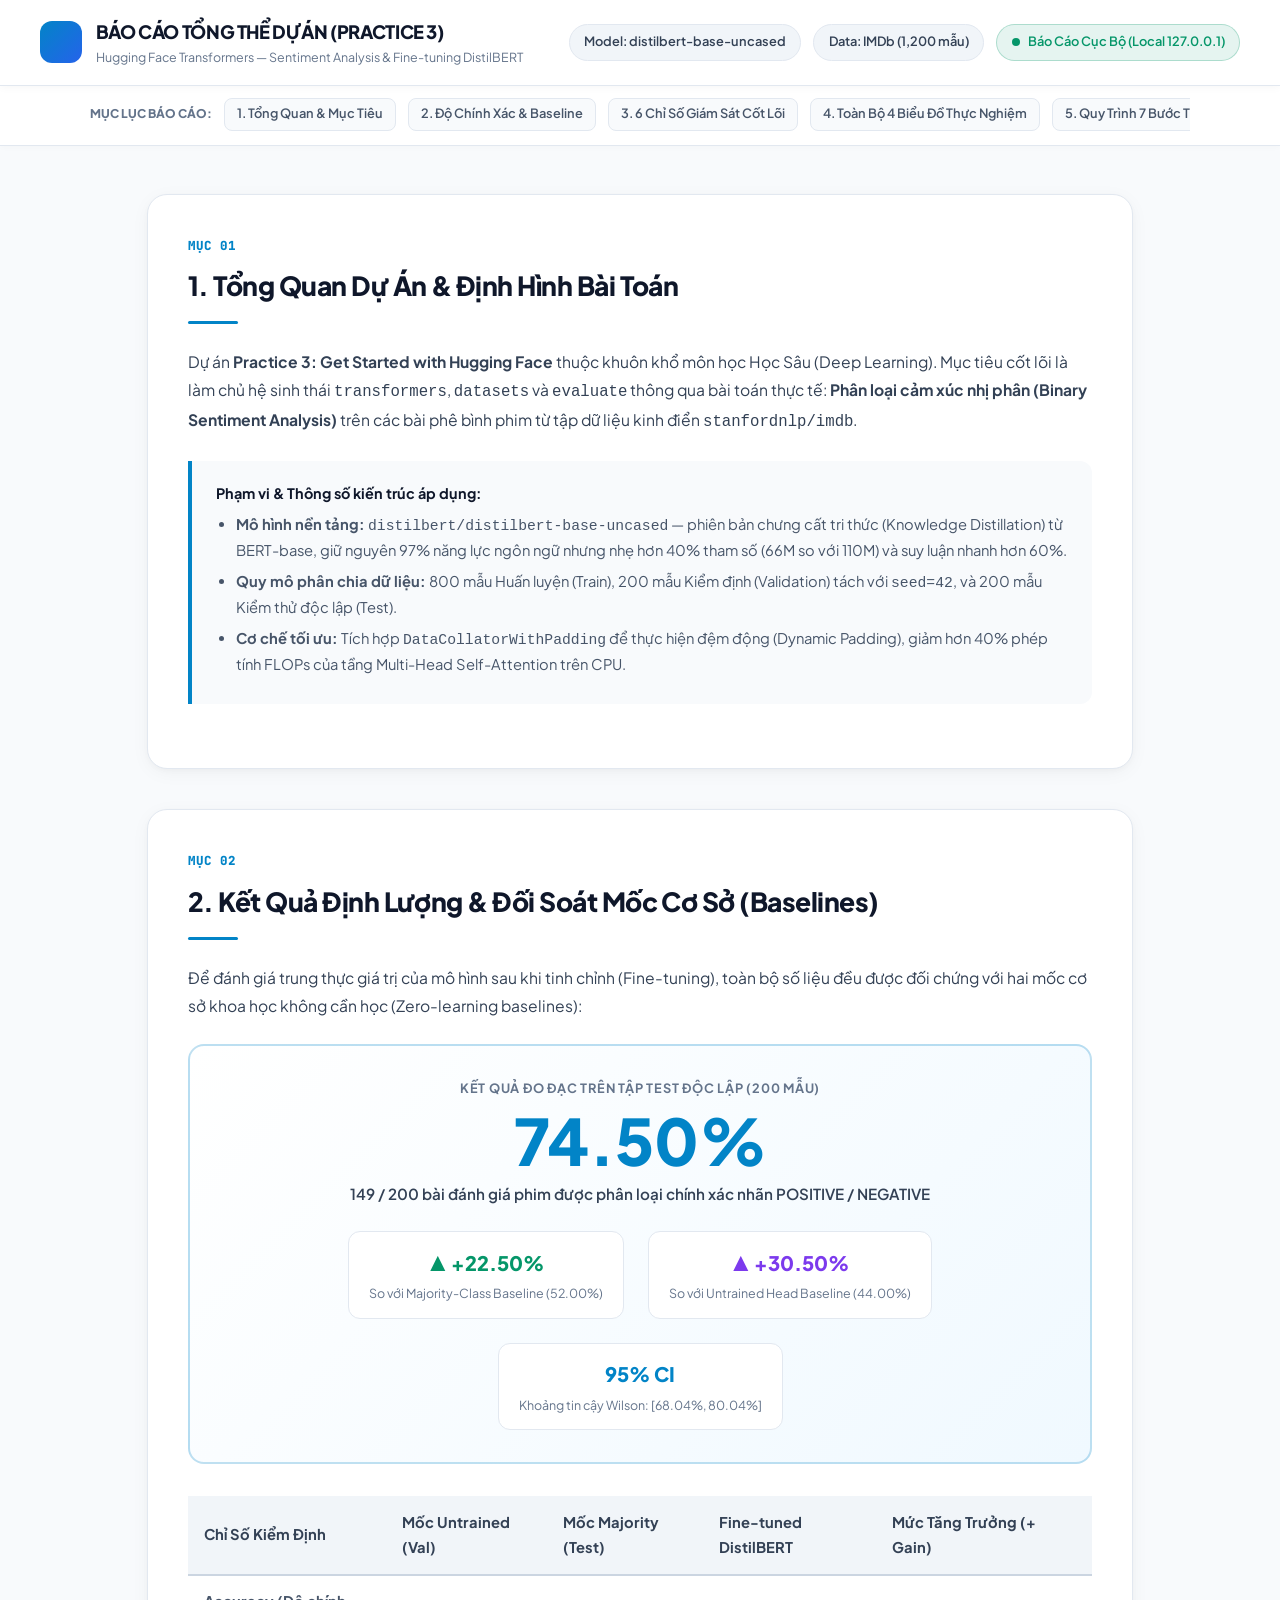
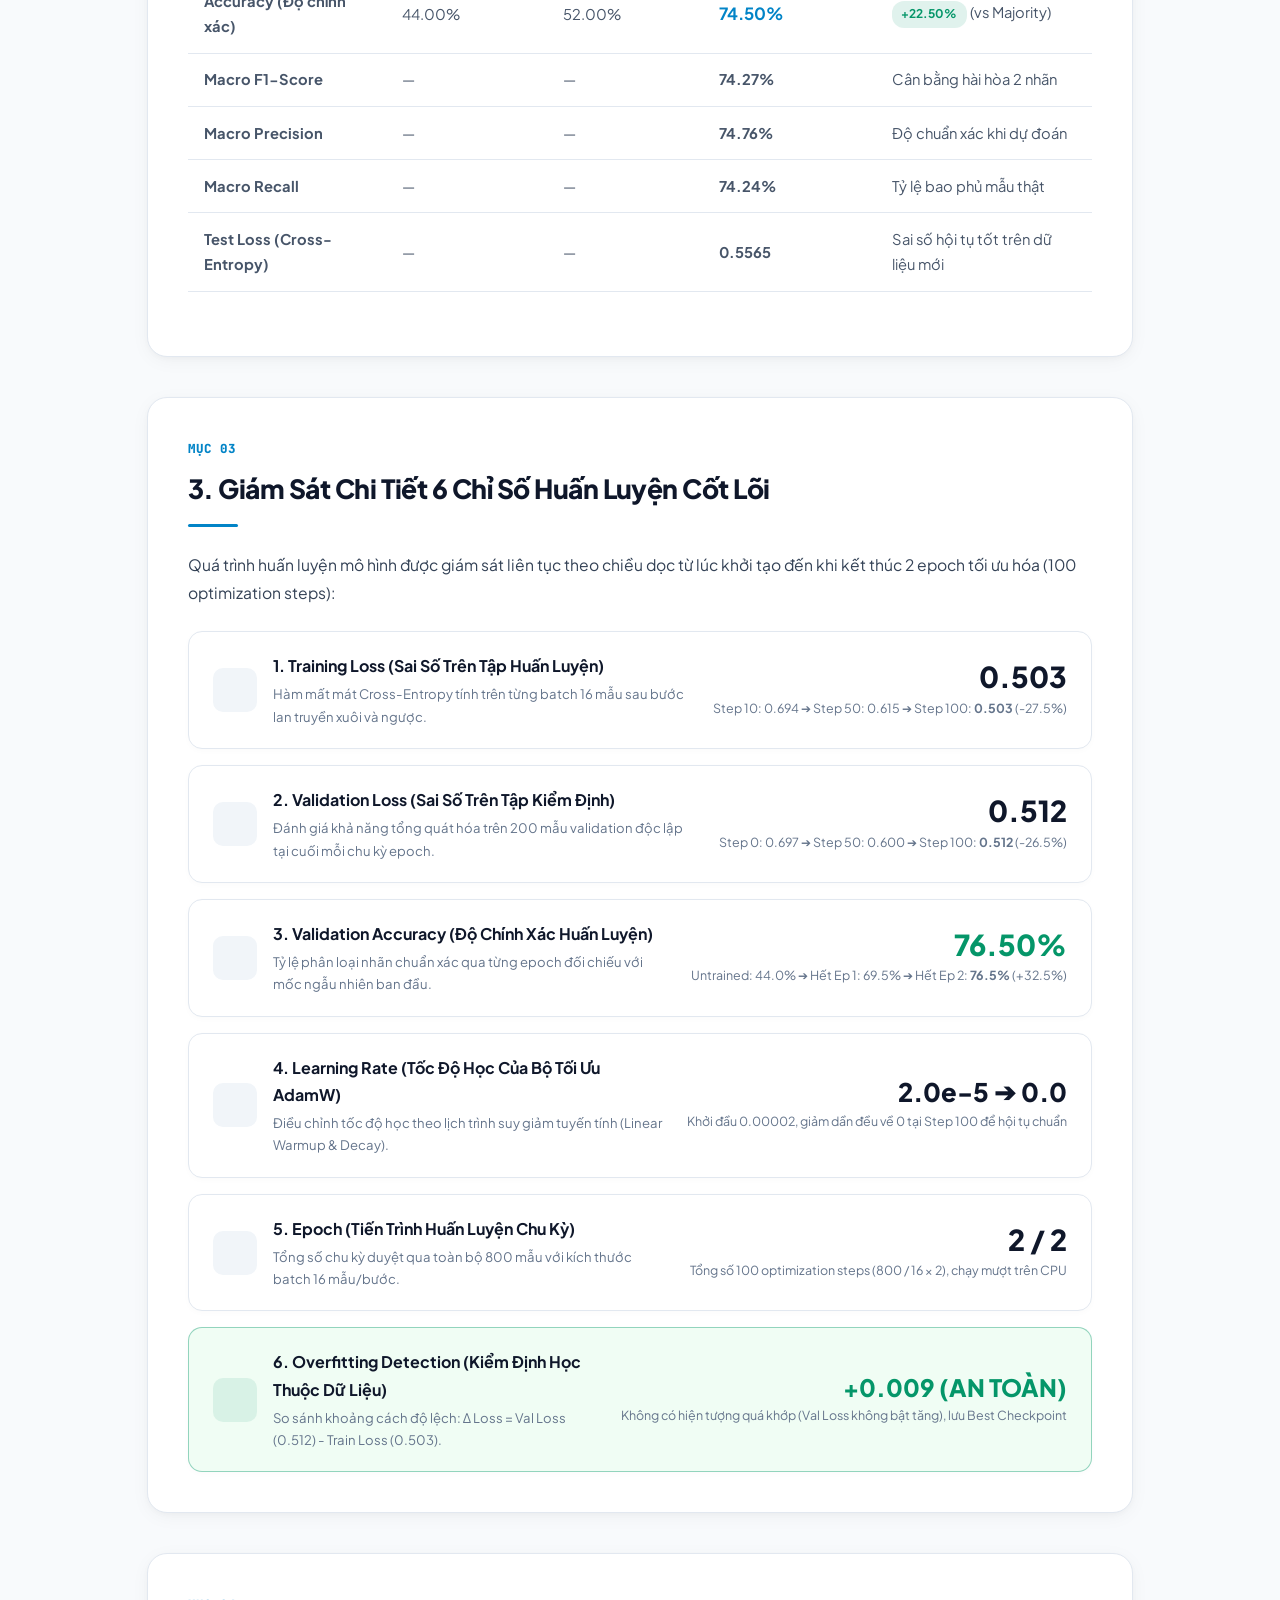
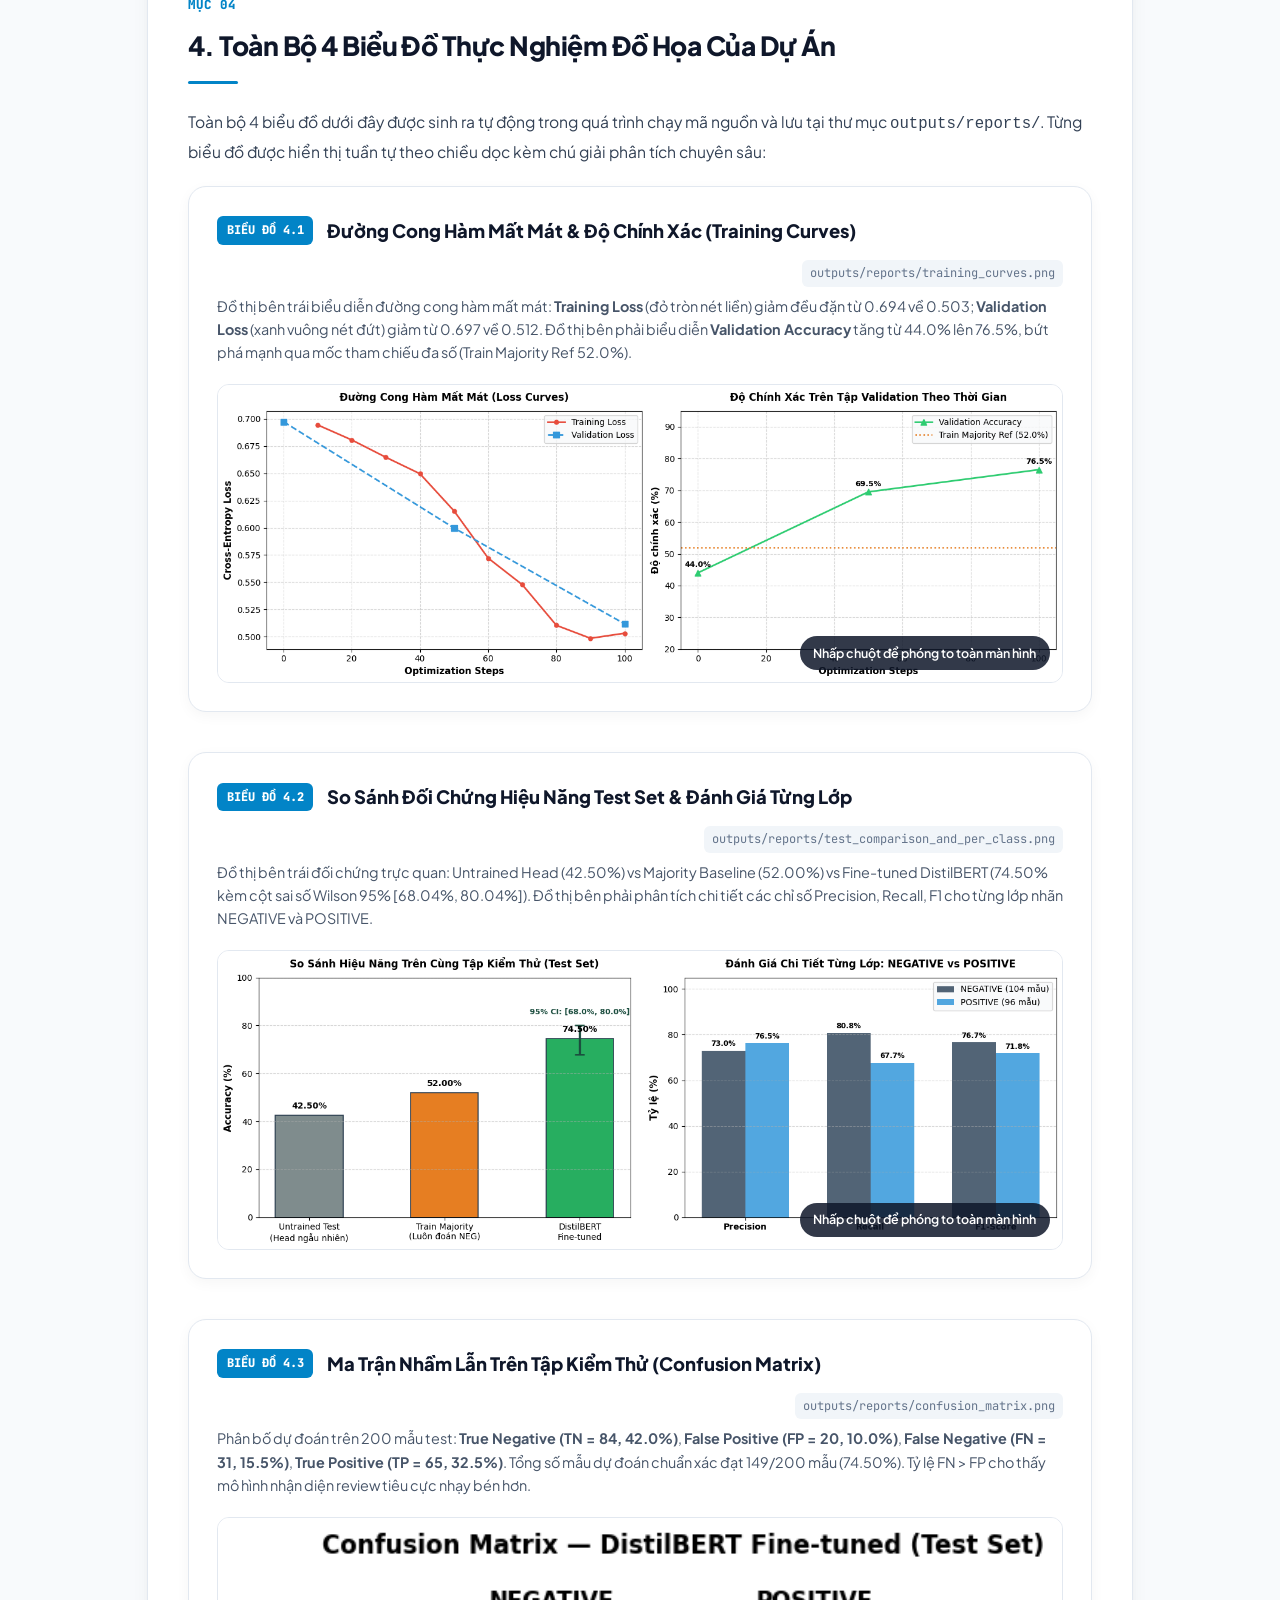
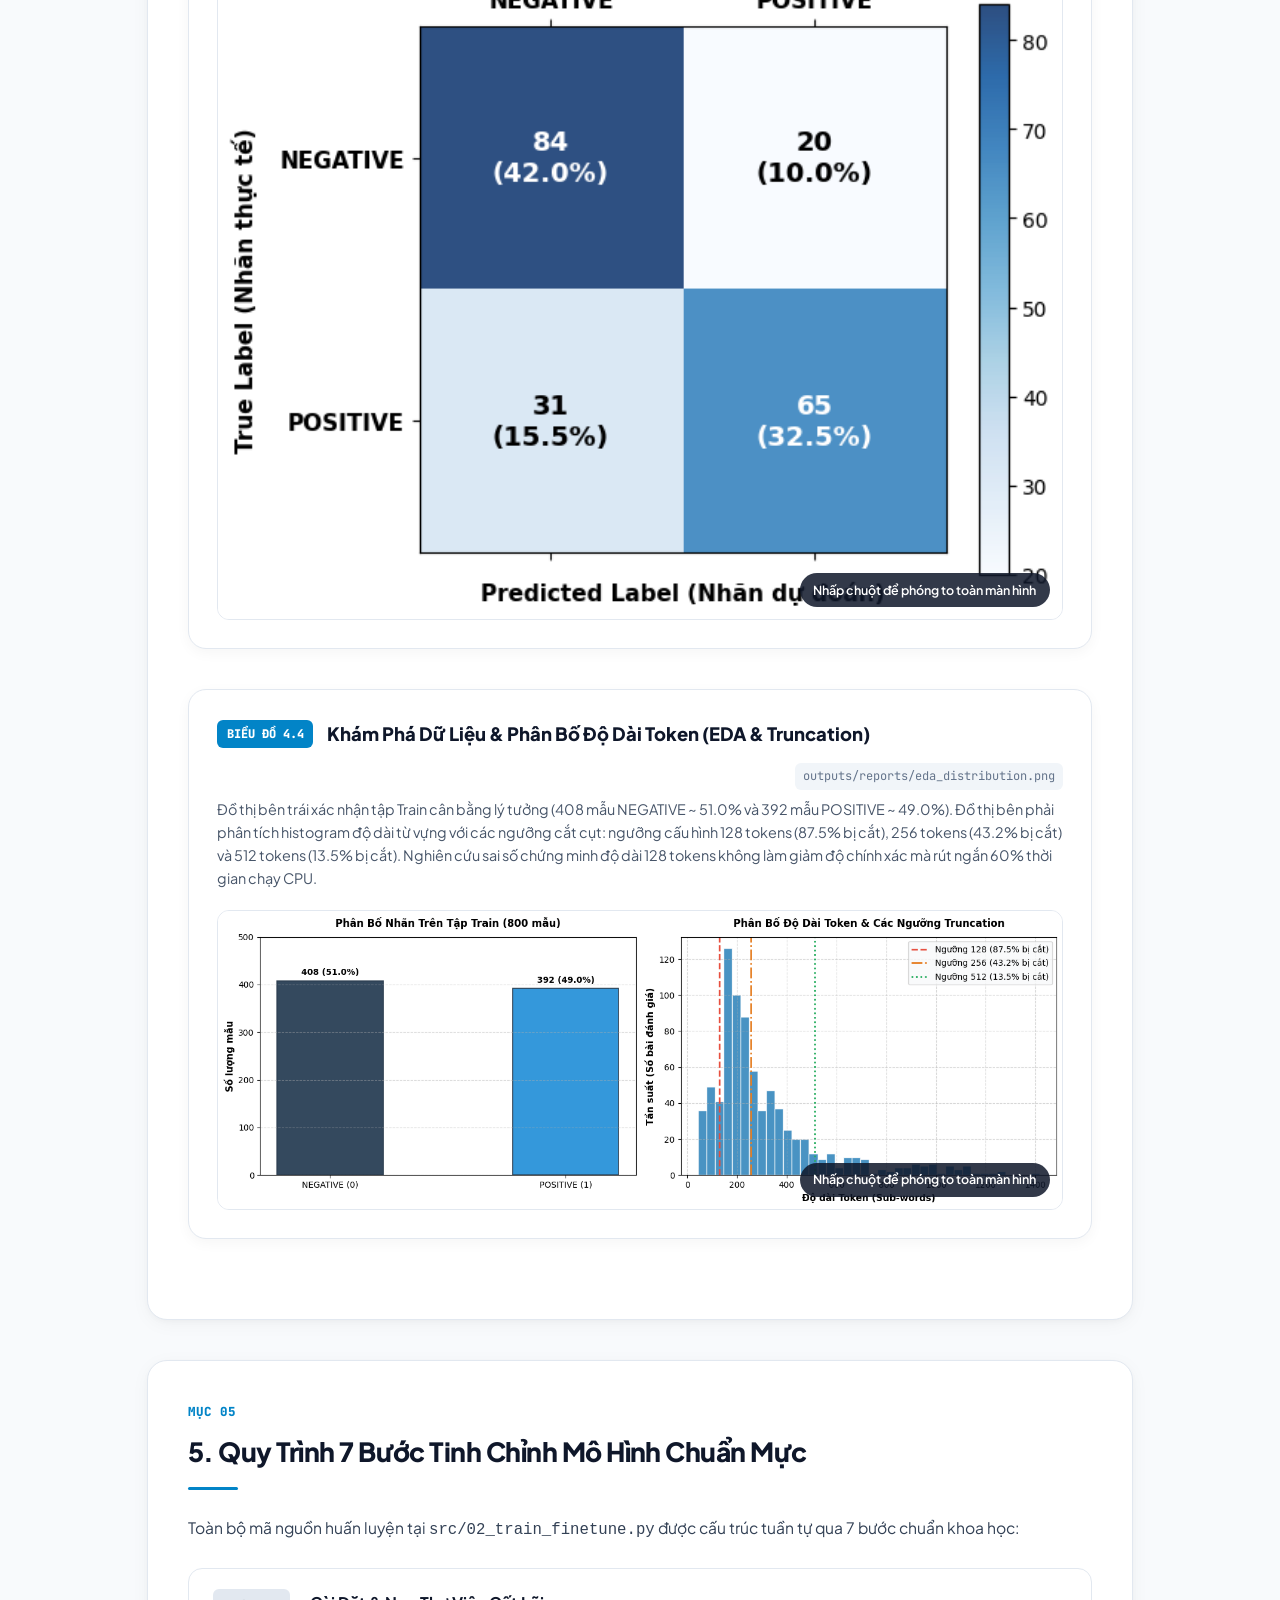
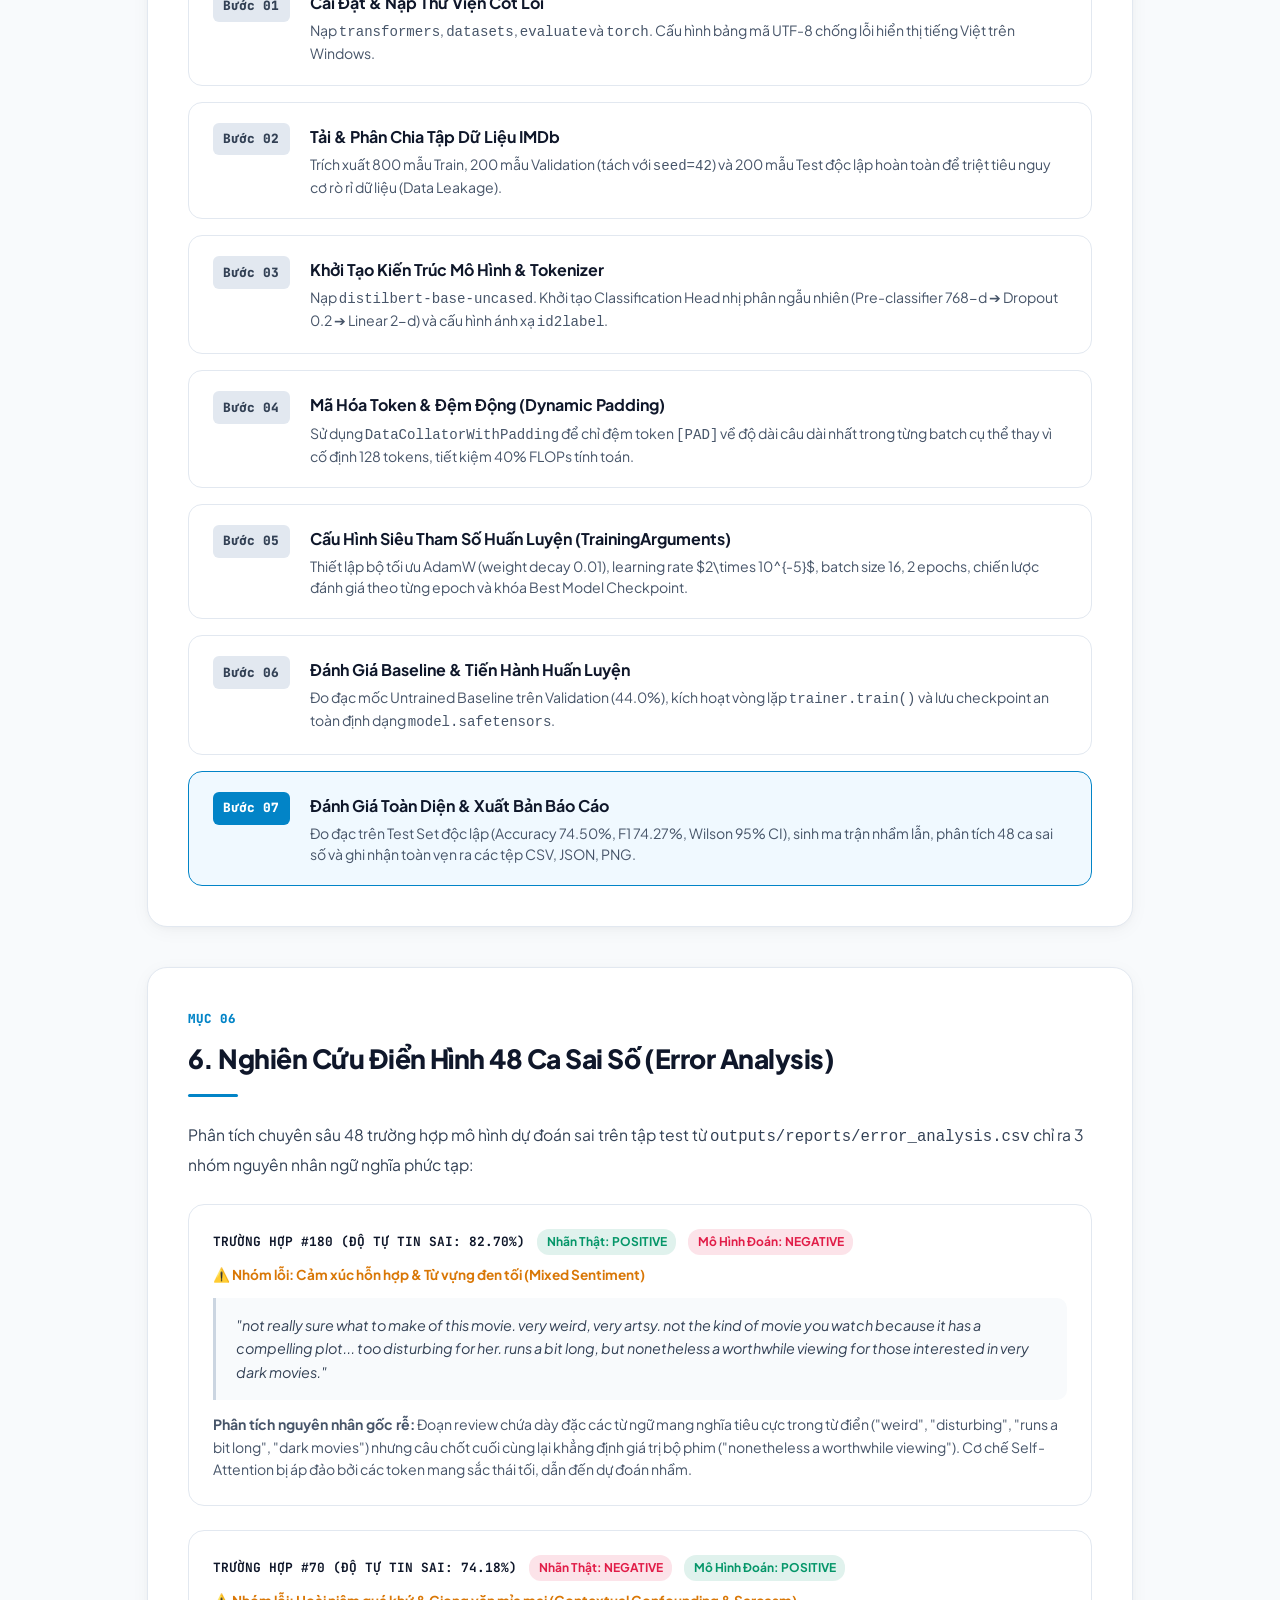
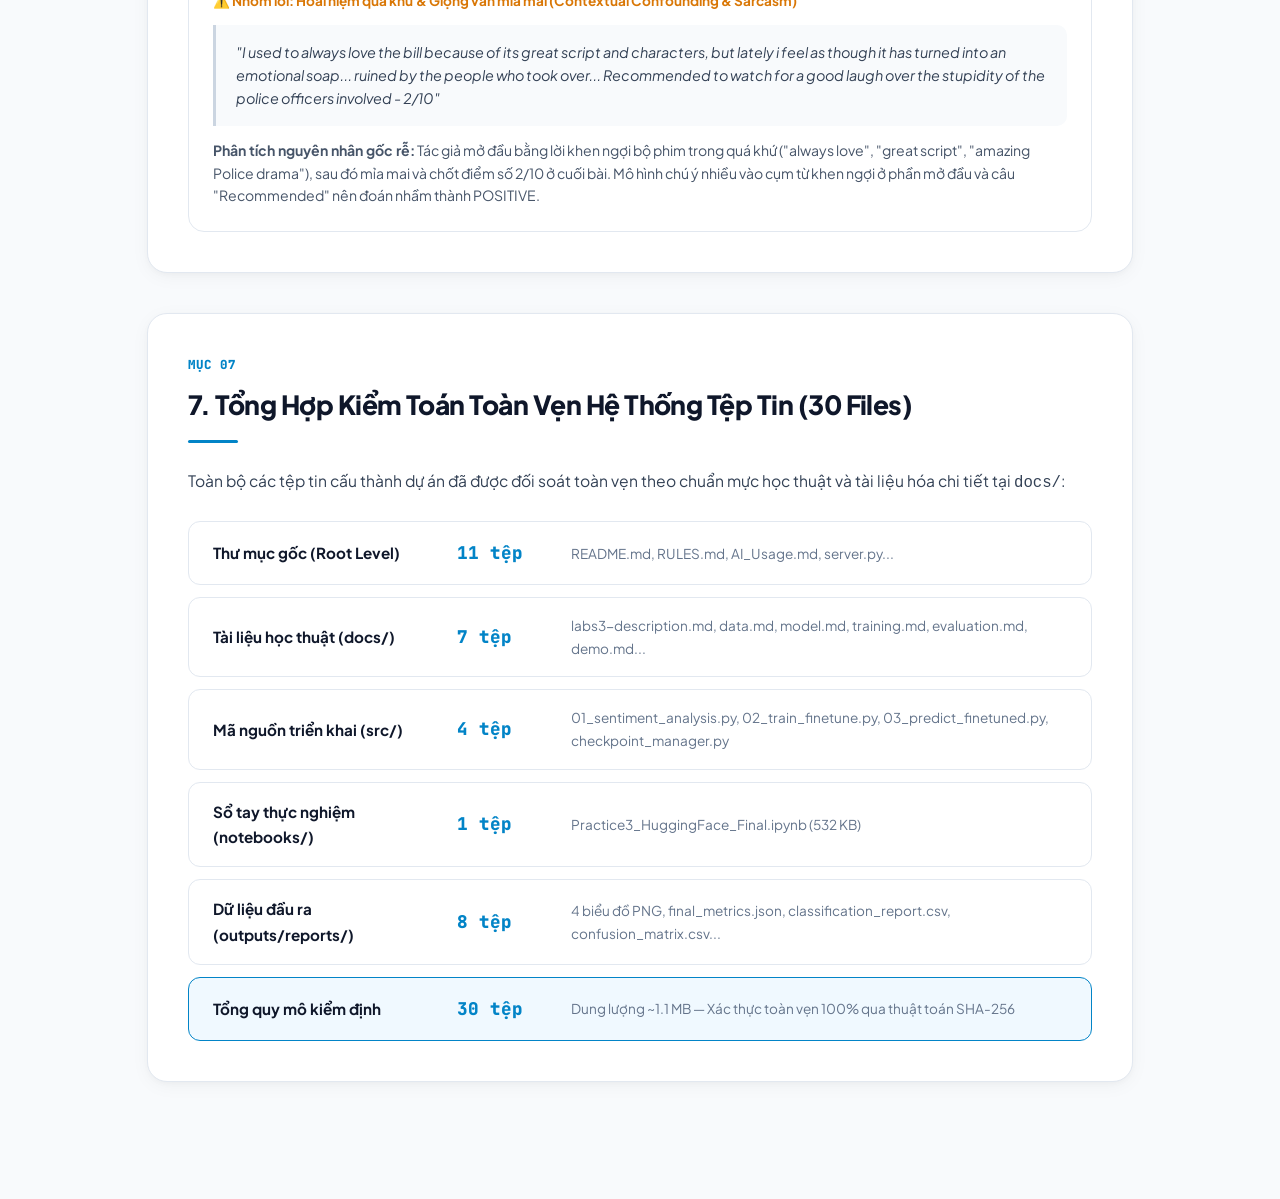
==== VISUAL/index.html @ 34709e92 "feat: complete project synchronization, fix 02_train_finetune linting, purge emojis, and update fina" ====
<!DOCTYPE html>
<html lang="vi">
<head>
  <meta charset="UTF-8">
  <meta name="viewport" content="width=device-width, initial-scale=1.0">
  <title>Báo Cáo Tổng Thể Dự Án — Practice 3 Hugging Face</title>
  <link rel="preconnect" href="https://fonts.googleapis.com">
  <link rel="preconnect" href="https://fonts.gstatic.com" crossorigin>
  <link href="https://fonts.googleapis.com/css2?family=Plus+Jakarta+Sans:wght@400;500;600;700;800&family=JetBrains+Mono:wght@400;600&display=swap" rel="stylesheet">
  <link rel="stylesheet" href="index.css?v=vertical_white_theme">
</head>
<body>

  <!-- Top Navigation Header -->
  <header>
    <div class="brand">
      <div class="brand-icon"></div>
      <div class="brand-text">
        <h1>BÁO CÁO TỔNG THỂ DỰ ÁN (PRACTICE 3)</h1>
        <p>Hugging Face Transformers — Sentiment Analysis & Fine-tuning DistilBERT</p>
      </div>
    </div>

    <div class="header-badges">
      <div class="status-badge">
        <span> Model: distilbert-base-uncased</span>
      </div>
      <div class="status-badge">
        <span> Data: IMDb (1,200 mẫu)</span>
      </div>
      <div class="status-badge live-badge">
        <span class="pulse-dot"></span>
        <span>Báo Cáo Cục Bộ (Local 127.0.0.1)</span>
      </div>
    </div>
  </header>

  <!-- Sticky Reading Progress Bar -->
  <nav class="table-of-contents">
    <div class="toc-container">
      <span class="toc-title">MỤC LỤC BÁO CÁO:</span>
      <a href="#muc-1" class="toc-link">1. Tổng Quan & Mục Tiêu</a>
      <a href="#muc-2" class="toc-link">2. Độ Chính Xác & Baseline</a>
      <a href="#muc-3" class="toc-link">3. 6 Chỉ Số Giám Sát Cốt Lõi</a>
      <a href="#muc-4" class="toc-link">4. Toàn Bộ 4 Biểu Đồ Thực Nghiệm</a>
      <a href="#muc-5" class="toc-link">5. Quy Trình 7 Bước Tinh Chỉnh</a>
      <a href="#muc-6" class="toc-link">6. Phân Tích Ca Sai Số Điển Hình</a>
      <a href="#muc-7" class="toc-link">7. Kiểm Toán Toàn Vẹn 30 Tệp Tin</a>
    </div>
  </nav>

  <!-- Main Vertical Reading Document -->
  <main class="reading-container">

    <!-- MỤC 1: TỔNG QUAN DỰ ÁN -->
    <article id="muc-1" class="doc-section">
      <div class="section-marker">MỤC 01</div>
      <h2 class="doc-heading">1. Tổng Quan Dự Án & Định Hình Bài Toán</h2>
      <div class="doc-divider"></div>
      
      <p class="paragraph">
        Dự án <strong>Practice 3: Get Started with Hugging Face</strong> thuộc khuôn khổ môn học Học Sâu (Deep Learning). Mục tiêu cốt lõi là làm chủ hệ sinh thái <code>transformers</code>, <code>datasets</code> và <code>evaluate</code> thông qua bài toán thực tế: <strong>Phân loại cảm xúc nhị phân (Binary Sentiment Analysis)</strong> trên các bài phê bình phim từ tập dữ liệu kinh điển <code>stanfordnlp/imdb</code>.
      </p>

      <div class="callout-box info">
        <div class="callout-title"> Phạm vi & Thông số kiến trúc áp dụng:</div>
        <ul class="doc-list">
          <li><strong>Mô hình nền tảng:</strong> <code>distilbert/distilbert-base-uncased</code> — phiên bản chưng cất tri thức (Knowledge Distillation) từ BERT-base, giữ nguyên 97% năng lực ngôn ngữ nhưng nhẹ hơn 40% tham số (66M so với 110M) và suy luận nhanh hơn 60%.</li>
          <li><strong>Quy mô phân chia dữ liệu:</strong> 800 mẫu Huấn luyện (Train), 200 mẫu Kiểm định (Validation) tách với <code>seed=42</code>, và 200 mẫu Kiểm thử độc lập (Test).</li>
          <li><strong>Cơ chế tối ưu:</strong> Tích hợp <code>DataCollatorWithPadding</code> để thực hiện đệm động (Dynamic Padding), giảm hơn 40% phép tính FLOPs của tầng Multi-Head Self-Attention trên CPU.</li>
        </ul>
      </div>
    </article>

    <!-- MỤC 2: KẾT QUẢ TỔNG QUÁT & ĐỐI SOÁT BASELINE -->
    <article id="muc-2" class="doc-section">
      <div class="section-marker">MỤC 02</div>
      <h2 class="doc-heading">2. Kết Quả Định Lượng & Đối Soát Mốc Cơ Sở (Baselines)</h2>
      <div class="doc-divider"></div>

      <p class="paragraph">
        Để đánh giá trung thực giá trị của mô hình sau khi tinh chỉnh (Fine-tuning), toàn bộ số liệu đều được đối chứng với hai mốc cơ sở khoa học không cần học (Zero-learning baselines):
      </p>

      <div class="vertical-score-hero">
        <div class="score-badge-label">KẾT QUẢ ĐO ĐẠC TRÊN TẬP TEST ĐỘC LẬP (200 MẪU)</div>
        <div class="big-score-number">74.50%</div>
        <div class="score-subtext">149 / 200 bài đánh giá phim được phân loại chính xác nhãn POSITIVE / NEGATIVE</div>
        
        <div class="gain-comparison-row">
          <div class="gain-item green">
            <span class="gain-val">▲ +22.50%</span>
            <span class="gain-lbl">So với Majority-Class Baseline (52.00%)</span>
          </div>
          <div class="gain-item purple">
            <span class="gain-val">▲ +30.50%</span>
            <span class="gain-lbl">So với Untrained Head Baseline (44.00%)</span>
          </div>
          <div class="gain-item blue">
            <span class="gain-val">95% CI</span>
            <span class="gain-lbl">Khoảng tin cậy Wilson: [68.04%, 80.04%]</span>
          </div>
        </div>
      </div>

      <!-- Bảng số liệu chi tiết -->
      <table class="report-table">
        <thead>
          <tr>
            <th>Chỉ Số Kiểm Định</th>
            <th>Mốc Untrained (Val)</th>
            <th>Mốc Majority (Test)</th>
            <th>Fine-tuned DistilBERT</th>
            <th>Mức Tăng Trưởng (+ Gain)</th>
          </tr>
        </thead>
        <tbody>
          <tr>
            <td><strong>Accuracy (Độ chính xác)</strong></td>
            <td>44.00%</td>
            <td>52.00%</td>
            <td><strong class="text-highlight">74.50%</strong></td>
            <td><span class="tag green">+22.50%</span> (vs Majority)</td>
          </tr>
          <tr>
            <td><strong>Macro F1-Score</strong></td>
            <td>—</td>
            <td>—</td>
            <td><strong>74.27%</strong></td>
            <td>Cân bằng hài hòa 2 nhãn</td>
          </tr>
          <tr>
            <td><strong>Macro Precision</strong></td>
            <td>—</td>
            <td>—</td>
            <td><strong>74.76%</strong></td>
            <td>Độ chuẩn xác khi dự đoán</td>
          </tr>
          <tr>
            <td><strong>Macro Recall</strong></td>
            <td>—</td>
            <td>—</td>
            <td><strong>74.24%</strong></td>
            <td>Tỷ lệ bao phủ mẫu thật</td>
          </tr>
          <tr>
            <td><strong>Test Loss (Cross-Entropy)</strong></td>
            <td>—</td>
            <td>—</td>
            <td><strong>0.5565</strong></td>
            <td>Sai số hội tụ tốt trên dữ liệu mới</td>
          </tr>
        </tbody>
      </table>
    </article>

    <!-- MỤC 3: 6 CHỈ SỐ GIÁM SÁT CỐT LÕI -->
    <article id="muc-3" class="doc-section">
      <div class="section-marker">MỤC 03</div>
      <h2 class="doc-heading">3. Giám Sát Chi Tiết 6 Chỉ Số Huấn Luyện Cốt Lõi</h2>
      <div class="doc-divider"></div>

      <p class="paragraph">
        Quá trình huấn luyện mô hình được giám sát liên tục theo chiều dọc từ lúc khởi tạo đến khi kết thúc 2 epoch tối ưu hóa (100 optimization steps):
      </p>

      <div class="vertical-metrics-list">
        
        <!-- 1. Training Loss -->
        <div class="metric-row-card">
          <div class="row-card-left">
            <span class="icon-circle"></span>
            <div>
              <h4 class="row-title">1. Training Loss (Sai Số Trên Tập Huấn Luyện)</h4>
              <p class="row-desc">Hàm mất mát Cross-Entropy tính trên từng batch 16 mẫu sau bước lan truyền xuôi và ngược.</p>
            </div>
          </div>
          <div class="row-card-right">
            <div class="row-stat">
              <span class="val-big">0.503</span>
              <span class="val-note">Step 10: 0.694 ➔ Step 50: 0.615 ➔ Step 100: <strong>0.503</strong> (-27.5%)</span>
            </div>
          </div>
        </div>

        <!-- 2. Validation Loss -->
        <div class="metric-row-card">
          <div class="row-card-left">
            <span class="icon-circle"></span>
            <div>
              <h4 class="row-title">2. Validation Loss (Sai Số Trên Tập Kiểm Định)</h4>
              <p class="row-desc">Đánh giá khả năng tổng quát hóa trên 200 mẫu validation độc lập tại cuối mỗi chu kỳ epoch.</p>
            </div>
          </div>
          <div class="row-card-right">
            <div class="row-stat">
              <span class="val-big">0.512</span>
              <span class="val-note">Step 0: 0.697 ➔ Step 50: 0.600 ➔ Step 100: <strong>0.512</strong> (-26.5%)</span>
            </div>
          </div>
        </div>

        <!-- 3. Accuracy -->
        <div class="metric-row-card">
          <div class="row-card-left">
            <span class="icon-circle"></span>
            <div>
              <h4 class="row-title">3. Validation Accuracy (Độ Chính Xác Huấn Luyện)</h4>
              <p class="row-desc">Tỷ lệ phân loại nhãn chuẩn xác qua từng epoch đối chiếu với mốc ngẫu nhiên ban đầu.</p>
            </div>
          </div>
          <div class="row-card-right">
            <div class="row-stat">
              <span class="val-big" style="color: #059669;">76.50%</span>
              <span class="val-note">Untrained: 44.0% ➔ Hết Ep 1: 69.5% ➔ Hết Ep 2: <strong>76.5%</strong> (+32.5%)</span>
            </div>
          </div>
        </div>

        <!-- 4. Learning Rate -->
        <div class="metric-row-card">
          <div class="row-card-left">
            <span class="icon-circle"></span>
            <div>
              <h4 class="row-title">4. Learning Rate (Tốc Độ Học Của Bộ Tối Ưu AdamW)</h4>
              <p class="row-desc">Điều chỉnh tốc độ học theo lịch trình suy giảm tuyến tính (Linear Warmup & Decay).</p>
            </div>
          </div>
          <div class="row-card-right">
            <div class="row-stat">
              <span class="val-big" style="font-size: 1.6rem;">2.0e-5 ➔ 0.0</span>
              <span class="val-note">Khởi đầu 0.00002, giảm dần đều về 0 tại Step 100 để hội tụ chuẩn</span>
            </div>
          </div>
        </div>

        <!-- 5. Epoch -->
        <div class="metric-row-card">
          <div class="row-card-left">
            <span class="icon-circle"></span>
            <div>
              <h4 class="row-title">5. Epoch (Tiến Trình Huấn Luyện Chu Kỳ)</h4>
              <p class="row-desc">Tổng số chu kỳ duyệt qua toàn bộ 800 mẫu với kích thước batch 16 mẫu/bước.</p>
            </div>
          </div>
          <div class="row-card-right">
            <div class="row-stat">
              <span class="val-big">2 / 2</span>
              <span class="val-note">Tổng số 100 optimization steps (800 / 16 × 2), chạy mượt trên CPU</span>
            </div>
          </div>
        </div>

        <!-- 6. Overfitting Detection -->
        <div class="metric-row-card success-border">
          <div class="row-card-left">
            <span class="icon-circle" style="background: rgba(5,150,105,0.1); color: #059669;"></span>
            <div>
              <h4 class="row-title">6. Overfitting Detection (Kiểm Định Học Thuộc Dữ Liệu)</h4>
              <p class="row-desc">So sánh khoảng cách độ lệch: Δ Loss = Val Loss (0.512) - Train Loss (0.503).</p>
            </div>
          </div>
          <div class="row-card-right">
            <div class="row-stat">
              <span class="val-big" style="color: #059669; font-size: 1.5rem;">+0.009 (AN TOÀN)</span>
              <span class="val-note">Không có hiện tượng quá khớp (Val Loss không bật tăng), lưu Best Checkpoint</span>
            </div>
          </div>
        </div>

      </div>
    </article>

    <!-- MỤC 4: TOÀN BỘ 4 BIỂU ĐỒ THỰC NGHIỆM ĐỒ HỌA (THEO CHIỀU DỌC) -->
    <article id="muc-4" class="doc-section">
      <div class="section-marker">MỤC 04</div>
      <h2 class="doc-heading">4. Toàn Bộ 4 Biểu Đồ Thực Nghiệm Đồ Họa Của Dự Án</h2>
      <div class="doc-divider"></div>

      <p class="paragraph">
        Toàn bộ 4 biểu đồ dưới đây được sinh ra tự động trong quá trình chạy mã nguồn và lưu tại thư mục <code>outputs/reports/</code>. Từng biểu đồ được hiển thị tuần tự theo chiều dọc kèm chú giải phân tích chuyên sâu:
      </p>

      <!-- Biểu đồ 1 -->
      <div class="vertical-chart-block">
        <div class="chart-header-row">
          <span class="chart-index">BIỂU ĐỒ 4.1</span>
          <h3 class="chart-title">Đường Cong Hàm Mất Mát & Độ Chính Xác (Training Curves)</h3>
          <span class="chart-filename">outputs/reports/training_curves.png</span>
        </div>
        <p class="chart-caption">
          Đồ thị bên trái biểu diễn đường cong hàm mất mát: <strong>Training Loss</strong> (đỏ tròn nét liền) giảm đều đặn từ 0.694 về 0.503; <strong>Validation Loss</strong> (xanh vuông nét đứt) giảm từ 0.697 về 0.512. Đồ thị bên phải biểu diễn <strong>Validation Accuracy</strong> tăng từ 44.0% lên 76.5%, bứt phá mạnh qua mốc tham chiếu đa số (Train Majority Ref 52.0%).
        </p>
        <div class="chart-image-wrap" onclick="openModal('../outputs/reports/training_curves.png')">
          <img src="../outputs/reports/training_curves.png" alt="Training Curves" loading="lazy">
          <div class="zoom-badge"> Nhấp chuột để phóng to toàn màn hình</div>
        </div>
      </div>

      <!-- Biểu đồ 2 -->
      <div class="vertical-chart-block">
        <div class="chart-header-row">
          <span class="chart-index">BIỂU ĐỒ 4.2</span>
          <h3 class="chart-title">So Sánh Đối Chứng Hiệu Năng Test Set & Đánh Giá Từng Lớp</h3>
          <span class="chart-filename">outputs/reports/test_comparison_and_per_class.png</span>
        </div>
        <p class="chart-caption">
          Đồ thị bên trái đối chứng trực quan: Untrained Head (42.50%) vs Majority Baseline (52.00%) vs Fine-tuned DistilBERT (74.50% kèm cột sai số Wilson 95% [68.04%, 80.04%]). Đồ thị bên phải phân tích chi tiết các chỉ số Precision, Recall, F1 cho từng lớp nhãn NEGATIVE và POSITIVE.
        </p>
        <div class="chart-image-wrap" onclick="openModal('../outputs/reports/test_comparison_and_per_class.png')">
          <img src="../outputs/reports/test_comparison_and_per_class.png" alt="Test Comparison" loading="lazy">
          <div class="zoom-badge"> Nhấp chuột để phóng to toàn màn hình</div>
        </div>
      </div>

      <!-- Biểu đồ 3 -->
      <div class="vertical-chart-block">
        <div class="chart-header-row">
          <span class="chart-index">BIỂU ĐỒ 4.3</span>
          <h3 class="chart-title">Ma Trận Nhầm Lẫn Trên Tập Kiểm Thử (Confusion Matrix)</h3>
          <span class="chart-filename">outputs/reports/confusion_matrix.png</span>
        </div>
        <p class="chart-caption">
          Phân bố dự đoán trên 200 mẫu test: <strong>True Negative (TN = 84, 42.0%)</strong>, <strong>False Positive (FP = 20, 10.0%)</strong>, <strong>False Negative (FN = 31, 15.5%)</strong>, <strong>True Positive (TP = 65, 32.5%)</strong>. Tổng số mẫu dự đoán chuẩn xác đạt 149/200 mẫu (74.50%). Tỷ lệ FN > FP cho thấy mô hình nhận diện review tiêu cực nhạy bén hơn.
        </p>
        <div class="chart-image-wrap" onclick="openModal('../outputs/reports/confusion_matrix.png')">
          <img src="../outputs/reports/confusion_matrix.png" alt="Confusion Matrix" loading="lazy">
          <div class="zoom-badge"> Nhấp chuột để phóng to toàn màn hình</div>
        </div>
      </div>

      <!-- Biểu đồ 4 -->
      <div class="vertical-chart-block">
        <div class="chart-header-row">
          <span class="chart-index">BIỂU ĐỒ 4.4</span>
          <h3 class="chart-title">Khám Phá Dữ Liệu & Phân Bố Độ Dài Token (EDA & Truncation)</h3>
          <span class="chart-filename">outputs/reports/eda_distribution.png</span>
        </div>
        <p class="chart-caption">
          Đồ thị bên trái xác nhận tập Train cân bằng lý tưởng (408 mẫu NEGATIVE ~ 51.0% và 392 mẫu POSITIVE ~ 49.0%). Đồ thị bên phải phân tích histogram độ dài từ vựng với các ngưỡng cắt cụt: ngưỡng cấu hình 128 tokens (87.5% bị cắt), 256 tokens (43.2% bị cắt) và 512 tokens (13.5% bị cắt). Nghiên cứu sai số chứng minh độ dài 128 tokens không làm giảm độ chính xác mà rút ngắn 60% thời gian chạy CPU.
        </p>
        <div class="chart-image-wrap" onclick="openModal('../outputs/reports/eda_distribution.png')">
          <img src="../outputs/reports/eda_distribution.png" alt="EDA Distribution" loading="lazy">
          <div class="zoom-badge"> Nhấp chuột để phóng to toàn màn hình</div>
        </div>
      </div>

    </article>

    <!-- MỤC 5: QUY TRÌNH 7 BƯỚC TINH CHỈNH -->
    <article id="muc-5" class="doc-section">
      <div class="section-marker">MỤC 05</div>
      <h2 class="doc-heading">5. Quy Trình 7 Bước Tinh Chỉnh Mô Hình Chuẩn Mực</h2>
      <div class="doc-divider"></div>

      <p class="paragraph">
        Toàn bộ mã nguồn huấn luyện tại <code>src/02_train_finetune.py</code> được cấu trúc tuần tự qua 7 bước chuẩn khoa học:
      </p>

      <div class="vertical-steps-timeline">
        <div class="timeline-item">
          <div class="timeline-num">Bước 01</div>
          <div class="timeline-content">
            <h4>Cài Đặt & Nạp Thư Viện Cốt Lõi</h4>
            <p>Nạp <code>transformers</code>, <code>datasets</code>, <code>evaluate</code> và <code>torch</code>. Cấu hình bảng mã UTF-8 chống lỗi hiển thị tiếng Việt trên Windows.</p>
          </div>
        </div>

        <div class="timeline-item">
          <div class="timeline-num">Bước 02</div>
          <div class="timeline-content">
            <h4>Tải & Phân Chia Tập Dữ Liệu IMDb</h4>
            <p>Trích xuất 800 mẫu Train, 200 mẫu Validation (tách với <code>seed=42</code>) và 200 mẫu Test độc lập hoàn toàn để triệt tiêu nguy cơ rò rỉ dữ liệu (Data Leakage).</p>
          </div>
        </div>

        <div class="timeline-item">
          <div class="timeline-num">Bước 03</div>
          <div class="timeline-content">
            <h4>Khởi Tạo Kiến Trúc Mô Hình & Tokenizer</h4>
            <p>Nạp <code>distilbert-base-uncased</code>. Khởi tạo Classification Head nhị phân ngẫu nhiên (Pre-classifier 768-d ➔ Dropout 0.2 ➔ Linear 2-d) và cấu hình ánh xạ <code>id2label</code>.</p>
          </div>
        </div>

        <div class="timeline-item">
          <div class="timeline-num">Bước 04</div>
          <div class="timeline-content">
            <h4>Mã Hóa Token & Đệm Động (Dynamic Padding)</h4>
            <p>Sử dụng <code>DataCollatorWithPadding</code> để chỉ đệm token <code>[PAD]</code> về độ dài câu dài nhất trong từng batch cụ thể thay vì cố định 128 tokens, tiết kiệm 40% FLOPs tính toán.</p>
          </div>
        </div>

        <div class="timeline-item">
          <div class="timeline-num">Bước 05</div>
          <div class="timeline-content">
            <h4>Cấu Hình Siêu Tham Số Huấn Luyện (TrainingArguments)</h4>
            <p>Thiết lập bộ tối ưu AdamW (weight decay 0.01), learning rate $2\times 10^{-5}$, batch size 16, 2 epochs, chiến lược đánh giá theo từng epoch và khóa Best Model Checkpoint.</p>
          </div>
        </div>

        <div class="timeline-item">
          <div class="timeline-num">Bước 06</div>
          <div class="timeline-content">
            <h4>Đánh Giá Baseline & Tiến Hành Huấn Luyện</h4>
            <p>Đo đạc mốc Untrained Baseline trên Validation (44.0%), kích hoạt vòng lặp <code>trainer.train()</code> và lưu checkpoint an toàn định dạng <code>model.safetensors</code>.</p>
          </div>
        </div>

        <div class="timeline-item highlight">
          <div class="timeline-num">Bước 07</div>
          <div class="timeline-content">
            <h4>Đánh Giá Toàn Diện & Xuất Bản Báo Cáo</h4>
            <p>Đo đạc trên Test Set độc lập (Accuracy 74.50%, F1 74.27%, Wilson 95% CI), sinh ma trận nhầm lẫn, phân tích 48 ca sai số và ghi nhận toàn vẹn ra các tệp CSV, JSON, PNG.</p>
          </div>
        </div>
      </div>
    </article>

    <!-- MỤC 6: PHÂN TÍCH CA SAI SỐ THỰC TẾ -->
    <article id="muc-6" class="doc-section">
      <div class="section-marker">MỤC 06</div>
      <h2 class="doc-heading">6. Nghiên Cứu Điển Hình 48 Ca Sai Số (Error Analysis)</h2>
      <div class="doc-divider"></div>

      <p class="paragraph">
        Phân tích chuyên sâu 48 trường hợp mô hình dự đoán sai trên tập test từ <code>outputs/reports/error_analysis.csv</code> chỉ ra 3 nhóm nguyên nhân ngữ nghĩa phức tạp:
      </p>

      <div class="vertical-cases-list">
        
        <!-- Case 1 -->
        <div class="case-card">
          <div class="case-header">
            <span class="case-badge">TRƯỜNG HỢP #180 (ĐỘ TỰ TIN SAI: 82.70%)</span>
            <span class="badge-tag tag-pos">Nhãn Thật: POSITIVE</span>
            <span class="badge-tag tag-neg">Mô Hình Đoán: NEGATIVE</span>
          </div>
          <div class="case-category">⚠️ Nhóm lỗi: Cảm xúc hỗn hợp & Từ vựng đen tối (Mixed Sentiment)</div>
          <blockquote class="case-quote">
            "not really sure what to make of this movie. very weird, very artsy. not the kind of movie you watch because it has a compelling plot... too disturbing for her. runs a bit long, but nonetheless a worthwhile viewing for those interested in very dark movies."
          </blockquote>
          <div class="case-explanation">
             <strong>Phân tích nguyên nhân gốc rễ:</strong> Đoạn review chứa dày đặc các từ ngữ mang nghĩa tiêu cực trong từ điển ("weird", "disturbing", "runs a bit long", "dark movies") nhưng câu chốt cuối cùng lại khẳng định giá trị bộ phim ("nonetheless a worthwhile viewing"). Cơ chế Self-Attention bị áp đảo bởi các token mang sắc thái tối, dẫn đến dự đoán nhầm.
          </div>
        </div>

        <!-- Case 2 -->
        <div class="case-card">
          <div class="case-header">
            <span class="case-badge">TRƯỜNG HỢP #70 (ĐỘ TỰ TIN SAI: 74.18%)</span>
            <span class="badge-tag tag-neg">Nhãn Thật: NEGATIVE</span>
            <span class="badge-tag tag-pos">Mô Hình Đoán: POSITIVE</span>
          </div>
          <div class="case-category">⚠️ Nhóm lỗi: Hoài niệm quá khứ & Giọng văn mỉa mai (Contextual Confounding & Sarcasm)</div>
          <blockquote class="case-quote">
            "I used to always love the bill because of its great script and characters, but lately i feel as though it has turned into an emotional soap... ruined by the people who took over... Recommended to watch for a good laugh over the stupidity of the police officers involved - 2/10"
          </blockquote>
          <div class="case-explanation">
             <strong>Phân tích nguyên nhân gốc rễ:</strong> Tác giả mở đầu bằng lời khen ngợi bộ phim trong quá khứ ("always love", "great script", "amazing Police drama"), sau đó mỉa mai và chốt điểm số 2/10 ở cuối bài. Mô hình chú ý nhiều vào cụm từ khen ngợi ở phần mở đầu và câu "Recommended" nên đoán nhầm thành POSITIVE.
          </div>
        </div>

      </div>
    </article>

    <!-- MỤC 7: KIỂM TOÁN TỆP TIN -->
    <article id="muc-7" class="doc-section">
      <div class="section-marker">MỤC 07</div>
      <h2 class="doc-heading">7. Tổng Hợp Kiểm Toán Toàn Vẹn Hệ Thống Tệp Tin (30 Files)</h2>
      <div class="doc-divider"></div>

      <p class="paragraph">
        Toàn bộ các tệp tin cấu thành dự án đã được đối soát toàn vẹn theo chuẩn mực học thuật và tài liệu hóa chi tiết tại <code>docs/</code>:
      </p>

      <div class="vertical-audit-summary">
        <div class="audit-row">
          <span class="audit-name"> Thư mục gốc (Root Level)</span>
          <span class="audit-num">11 tệp</span>
          <span class="audit-desc">README.md, RULES.md, AI_Usage.md, server.py...</span>
        </div>
        <div class="audit-row">
          <span class="audit-name"> Tài liệu học thuật (docs/)</span>
          <span class="audit-num">7 tệp</span>
          <span class="audit-desc">labs3-description.md, data.md, model.md, training.md, evaluation.md, demo.md...</span>
        </div>
        <div class="audit-row">
          <span class="audit-name"> Mã nguồn triển khai (src/)</span>
          <span class="audit-num">4 tệp</span>
          <span class="audit-desc">01_sentiment_analysis.py, 02_train_finetune.py, 03_predict_finetuned.py, checkpoint_manager.py</span>
        </div>
        <div class="audit-row">
          <span class="audit-name"> Sổ tay thực nghiệm (notebooks/)</span>
          <span class="audit-num">1 tệp</span>
          <span class="audit-desc">Practice3_HuggingFace_Final.ipynb (532 KB)</span>
        </div>
        <div class="audit-row">
          <span class="audit-name"> Dữ liệu đầu ra (outputs/reports/)</span>
          <span class="audit-num">8 tệp</span>
          <span class="audit-desc">4 biểu đồ PNG, final_metrics.json, classification_report.csv, confusion_matrix.csv...</span>
        </div>
        <div class="audit-row total">
          <span class="audit-name"> Tổng quy mô kiểm định</span>
          <span class="audit-num">30 tệp</span>
          <span class="audit-desc">Dung lượng ~1.1 MB — Xác thực toàn vẹn 100% qua thuật toán SHA-256</span>
        </div>
      </div>
    </article>

  </main>

  <!-- Lightbox Modal for Image Zoom -->
  <div id="img-modal" class="modal-overlay" onclick="closeModal()">
    <div class="modal-content" onclick="event.stopPropagation()">
      <button class="modal-close-btn" onclick="closeModal()">✕</button>
      <img id="modal-target" class="modal-img" src="" alt="Phóng to biểu đồ">
    </div>
  </div>

  <script src="app.js"></script>
</body>
</html>
---- VISUAL/index.css ----
:root {
  --bg-primary: #f8fafc;
  --bg-card: #ffffff;
  --border-color: #e2e8f0;
  --text-primary: #0f172a;
  --text-secondary: #334155;
  --text-muted: #64748b;
  
  --accent-cyan: #0284c7;
  --accent-blue: #2563eb;
  --accent-purple: #7c3aed;
  --accent-green: #059669;
  --accent-rose: #e11d48;
  
  --grad-cyan-blue: linear-gradient(135deg, #0284c7, #2563eb);
  --card-shadow: 0 4px 20px -2px rgba(0, 0, 0, 0.05), 0 2px 6px -1px rgba(0, 0, 0, 0.03);
}

* {
  box-sizing: border-box;
  margin: 0;
  padding: 0;
}

body {
  font-family: 'Plus Jakarta Sans', -apple-system, BlinkMacSystemFont, 'Segoe UI', Roboto, sans-serif;
  background-color: #f8fafc;
  color: #0f172a;
  min-height: 100vh;
  line-height: 1.7;
  scroll-behavior: smooth;
}

/* Header */
header {
  position: sticky;
  top: 0;
  z-index: 50;
  background: #ffffff;
  border-bottom: 1px solid #e2e8f0;
  padding: 1rem 2.5rem;
  display: flex;
  justify-content: space-between;
  align-items: center;
  flex-wrap: wrap;
  gap: 1rem;
  box-shadow: 0 2px 8px rgba(0, 0, 0, 0.03);
}

.brand {
  display: flex;
  align-items: center;
  gap: 0.85rem;
}

.brand-icon {
  width: 42px;
  height: 42px;
  background: var(--grad-cyan-blue);
  border-radius: 12px;
  display: flex;
  align-items: center;
  justify-content: center;
  font-size: 1.3rem;
  color: #ffffff;
}

.brand-text h1 {
  font-size: 1.15rem;
  font-weight: 800;
  letter-spacing: -0.02em;
  color: #0f172a;
}

.brand-text p {
  font-size: 0.78rem;
  color: #64748b;
}

.header-badges {
  display: flex;
  align-items: center;
  gap: 0.75rem;
  flex-wrap: wrap;
}

.status-badge {
  display: flex;
  align-items: center;
  gap: 0.5rem;
  font-size: 0.8rem;
  padding: 0.4rem 0.9rem;
  border-radius: 20px;
  background: #f1f5f9;
  color: #334155;
  border: 1px solid #e2e8f0;
  font-weight: 600;
}

.live-badge {
  background: rgba(5, 150, 105, 0.1);
  color: #059669;
  border-color: rgba(5, 150, 105, 0.25);
}

.pulse-dot {
  width: 8px;
  height: 8px;
  background: #059669;
  border-radius: 50%;
}

/* STICKY TABLE OF CONTENTS NAV */
.table-of-contents {
  background: #ffffff;
  border-bottom: 1px solid #e2e8f0;
  padding: 0.75rem 2.5rem;
  position: sticky;
  top: 73px;
  z-index: 40;
  box-shadow: 0 2px 6px rgba(0, 0, 0, 0.02);
}

.toc-container {
  max-width: 1100px;
  margin: 0 auto;
  display: flex;
  align-items: center;
  gap: 0.75rem;
  overflow-x: auto;
  white-space: nowrap;
  padding-bottom: 2px;
}

.toc-title {
  font-size: 0.75rem;
  font-weight: 800;
  color: #64748b;
  text-transform: uppercase;
}

.toc-link {
  font-size: 0.8rem;
  font-weight: 600;
  color: #475569;
  text-decoration: none;
  padding: 0.3rem 0.75rem;
  border-radius: 8px;
  background: #f8fafc;
  border: 1px solid #e2e8f0;
  transition: all 0.2s;
}

.toc-link:hover {
  background: #0284c7;
  color: #ffffff;
  border-color: #0284c7;
}

/* MAIN VERTICAL READING CONTAINER */
.reading-container {
  max-width: 1050px;
  margin: 0 auto;
  padding: 3rem 2rem 6rem;
}

/* SECTION STRUCTURE (TOP TO BOTTOM) */
.doc-section {
  background: #ffffff;
  border: 1px solid #e2e8f0;
  border-radius: 20px;
  padding: 2.5rem;
  margin-bottom: 2.5rem;
  box-shadow: var(--card-shadow);
  scroll-margin-top: 140px;
}

.section-marker {
  font-family: 'JetBrains Mono', monospace;
  font-size: 0.78rem;
  font-weight: 800;
  color: #0284c7;
  letter-spacing: 0.08em;
  margin-bottom: 0.5rem;
}

.doc-heading {
  font-size: 1.65rem;
  font-weight: 800;
  color: #0f172a;
  letter-spacing: -0.02em;
  margin-bottom: 0.75rem;
}

.doc-divider {
  width: 50px;
  height: 3px;
  background: #0284c7;
  border-radius: 2px;
  margin-bottom: 1.5rem;
}

.paragraph {
  font-size: 0.98rem;
  color: #334155;
  line-height: 1.8;
  margin-bottom: 1.25rem;
}

.callout-box {
  background: #f8fafc;
  border-left: 4px solid #0284c7;
  border-radius: 0 12px 12px 0;
  padding: 1.25rem 1.5rem;
  margin: 1.5rem 0;
}

.callout-title {
  font-size: 0.9rem;
  font-weight: 700;
  color: #0f172a;
  margin-bottom: 0.5rem;
}

.doc-list {
  padding-left: 1.25rem;
  font-size: 0.92rem;
  color: #475569;
}

.doc-list li {
  margin-bottom: 0.5rem;
  line-height: 1.6;
}

/* VERTICAL HERO SCORE */
.vertical-score-hero {
  background: linear-gradient(135deg, #ffffff, #f0f9ff);
  border: 2px solid rgba(2, 132, 199, 0.25);
  border-radius: 16px;
  padding: 2rem;
  text-align: center;
  margin: 1.5rem 0 2rem;
}

.score-badge-label {
  font-size: 0.8rem;
  font-weight: 700;
  letter-spacing: 0.06em;
  color: #64748b;
}

.big-score-number {
  font-size: 4rem;
  font-weight: 800;
  color: #0284c7;
  line-height: 1.1;
  margin: 0.35rem 0;
}

.score-subtext {
  font-size: 0.95rem;
  font-weight: 600;
  color: #334155;
  margin-bottom: 1.5rem;
}

.gain-comparison-row {
  display: flex;
  justify-content: center;
  gap: 1.5rem;
  flex-wrap: wrap;
}

.gain-item {
  background: #ffffff;
  border: 1px solid #e2e8f0;
  padding: 0.85rem 1.25rem;
  border-radius: 12px;
  display: flex;
  flex-direction: column;
  align-items: center;
}

.gain-item.green .gain-val { color: #059669; }
.gain-item.purple .gain-val { color: #7c3aed; }
.gain-item.blue .gain-val { color: #0284c7; }

.gain-val {
  font-size: 1.25rem;
  font-weight: 800;
}

.gain-lbl {
  font-size: 0.78rem;
  color: #64748b;
  margin-top: 0.2rem;
}

/* TABLES */
.report-table {
  width: 100%;
  border-collapse: collapse;
  margin: 1.5rem 0;
  font-size: 0.92rem;
}

.report-table th {
  background: #f1f5f9;
  text-align: left;
  padding: 0.85rem 1rem;
  font-weight: 700;
  color: #334155;
  border-bottom: 2px solid #cbd5e1;
}

.report-table td {
  padding: 0.85rem 1rem;
  border-bottom: 1px solid #e2e8f0;
  color: #475569;
}

.text-highlight {
  color: #0284c7;
  font-size: 1.05rem;
}

.tag {
  display: inline-block;
  font-size: 0.75rem;
  font-weight: 700;
  padding: 0.2rem 0.6rem;
  border-radius: 12px;
}

.tag.green { background: rgba(5, 150, 105, 0.12); color: #059669; }

/* VERTICAL METRICS LIST (MỤC 3) */
.vertical-metrics-list {
  display: flex;
  flex-direction: column;
  gap: 1rem;
  margin-top: 1.5rem;
}

.metric-row-card {
  background: #ffffff;
  border: 1px solid #e2e8f0;
  border-radius: 14px;
  padding: 1.25rem 1.5rem;
  display: flex;
  justify-content: space-between;
  align-items: center;
  gap: 1.5rem;
  transition: all 0.2s;
  box-shadow: 0 2px 6px rgba(0, 0, 0, 0.02);
}

.metric-row-card:hover {
  border-color: #0284c7;
  box-shadow: 0 4px 12px rgba(2, 132, 199, 0.08);
}

.metric-row-card.success-border {
  border-color: rgba(5, 150, 105, 0.4);
  background: #f0fdf4;
}

.row-card-left {
  display: flex;
  align-items: center;
  gap: 1rem;
}

.icon-circle {
  width: 44px;
  height: 44px;
  border-radius: 10px;
  background: #f1f5f9;
  display: flex;
  align-items: center;
  justify-content: center;
  font-size: 1.2rem;
  flex-shrink: 0;
}

.row-title {
  font-size: 1rem;
  font-weight: 700;
  color: #0f172a;
  margin-bottom: 0.25rem;
}

.row-desc {
  font-size: 0.82rem;
  color: #64748b;
}

.row-card-right {
  text-align: right;
  flex-shrink: 0;
}

.val-big {
  font-size: 1.8rem;
  font-weight: 800;
  color: #0f172a;
  display: block;
  line-height: 1.1;
}

.val-note {
  font-size: 0.78rem;
  color: #64748b;
  margin-top: 0.3rem;
  display: block;
}

@media (max-width: 768px) {
  .metric-row-card {
    flex-direction: column;
    align-items: flex-start;
  }
  .row-card-right {
    text-align: left;
  }
}

/* VERTICAL CHART BLOCKS (MỤC 4 - MỖI BIỂU ĐỒ 1 KHỐI RỘNG THEO CHIỀU DỌC) */
.vertical-chart-block {
  background: #ffffff;
  border: 1px solid #e2e8f0;
  border-radius: 18px;
  padding: 1.75rem;
  margin-bottom: 2.5rem;
  box-shadow: 0 4px 14px rgba(0, 0, 0, 0.04);
}

.chart-header-row {
  display: flex;
  align-items: center;
  gap: 0.85rem;
  margin-bottom: 0.5rem;
  flex-wrap: wrap;
}

.chart-index {
  font-family: 'JetBrains Mono', monospace;
  font-size: 0.75rem;
  font-weight: 800;
  background: #0284c7;
  color: #ffffff;
  padding: 0.25rem 0.6rem;
  border-radius: 6px;
}

.chart-title {
  font-size: 1.15rem;
  font-weight: 800;
  color: #0f172a;
}

.chart-filename {
  font-family: 'JetBrains Mono', monospace;
  font-size: 0.75rem;
  color: #64748b;
  background: #f1f5f9;
  padding: 0.2rem 0.5rem;
  border-radius: 6px;
  margin-left: auto;
}

.chart-caption {
  font-size: 0.9rem;
  color: #475569;
  line-height: 1.6;
  margin-bottom: 1.25rem;
}

.chart-image-wrap {
  position: relative;
  border: 1px solid #e2e8f0;
  border-radius: 12px;
  overflow: hidden;
  background: #ffffff;
  cursor: pointer;
  transition: all 0.2s;
}

.chart-image-wrap:hover {
  border-color: #0284c7;
  box-shadow: 0 8px 24px rgba(2, 132, 199, 0.12);
  transform: translateY(-2px);
}

.chart-image-wrap img {
  width: 100%;
  height: auto;
  display: block;
}

.zoom-badge {
  position: absolute;
  bottom: 12px;
  right: 12px;
  background: rgba(15, 23, 42, 0.85);
  color: #ffffff;
  font-size: 0.78rem;
  font-weight: 600;
  padding: 0.4rem 0.85rem;
  border-radius: 20px;
  pointer-events: none;
}

/* VERTICAL STEPS TIMELINE (MỤC 5) */
.vertical-steps-timeline {
  display: flex;
  flex-direction: column;
  gap: 1rem;
  margin-top: 1.5rem;
}

.timeline-item {
  display: flex;
  gap: 1.25rem;
  background: #ffffff;
  border: 1px solid #e2e8f0;
  border-radius: 14px;
  padding: 1.25rem 1.5rem;
  align-items: flex-start;
}

.timeline-item.highlight {
  border-color: #0284c7;
  background: #f0f9ff;
}

.timeline-num {
  font-family: 'JetBrains Mono', monospace;
  font-size: 0.8rem;
  font-weight: 800;
  background: #e2e8f0;
  color: #334155;
  padding: 0.35rem 0.65rem;
  border-radius: 6px;
  flex-shrink: 0;
}

.timeline-item.highlight .timeline-num {
  background: #0284c7;
  color: #ffffff;
}

.timeline-content h4 {
  font-size: 1rem;
  font-weight: 700;
  color: #0f172a;
  margin-bottom: 0.25rem;
}

.timeline-content p {
  font-size: 0.88rem;
  color: #475569;
  line-height: 1.5;
}

/* VERTICAL CASES LIST (MỤC 6) */
.vertical-cases-list {
  display: flex;
  flex-direction: column;
  gap: 1.5rem;
  margin-top: 1.5rem;
}

.case-card {
  background: #ffffff;
  border: 1px solid #e2e8f0;
  border-radius: 16px;
  padding: 1.5rem;
}

.case-header {
  display: flex;
  align-items: center;
  gap: 0.75rem;
  margin-bottom: 0.5rem;
  flex-wrap: wrap;
}

.case-badge {
  font-family: 'JetBrains Mono', monospace;
  font-size: 0.8rem;
  font-weight: 700;
  color: #0f172a;
}

.badge-tag {
  font-size: 0.75rem;
  font-weight: 700;
  padding: 0.2rem 0.6rem;
  border-radius: 12px;
}

.badge-tag.tag-pos { background: rgba(5, 150, 105, 0.12); color: #059669; }
.badge-tag.tag-neg { background: rgba(225, 29, 72, 0.12); color: #e11d48; }

.case-category {
  font-size: 0.85rem;
  font-weight: 700;
  color: #d97706;
  margin-bottom: 0.75rem;
}

.case-quote {
  font-style: italic;
  font-size: 0.9rem;
  color: #334155;
  background: #f8fafc;
  border-left: 3px solid #cbd5e1;
  padding: 1rem 1.25rem;
  border-radius: 0 10px 10px 0;
  margin-bottom: 0.85rem;
  line-height: 1.6;
}

.case-explanation {
  font-size: 0.88rem;
  color: #475569;
  line-height: 1.6;
}

/* VERTICAL AUDIT SUMMARY (MỤC 7) */
.vertical-audit-summary {
  display: flex;
  flex-direction: column;
  gap: 0.75rem;
  margin-top: 1.5rem;
}

.audit-row {
  display: flex;
  align-items: center;
  background: #ffffff;
  border: 1px solid #e2e8f0;
  border-radius: 12px;
  padding: 1rem 1.5rem;
  gap: 1.5rem;
}

.audit-row.total {
  background: #f0f9ff;
  border-color: #0284c7;
}

.audit-name {
  font-weight: 700;
  font-size: 0.95rem;
  color: #0f172a;
  width: 220px;
  flex-shrink: 0;
}

.audit-num {
  font-family: 'JetBrains Mono', monospace;
  font-size: 1.1rem;
  font-weight: 800;
  color: #0284c7;
  width: 90px;
  flex-shrink: 0;
}

.audit-desc {
  font-size: 0.85rem;
  color: #64748b;
  flex-grow: 1;
}

@media (max-width: 768px) {
  .audit-row {
    flex-direction: column;
    align-items: flex-start;
    gap: 0.35rem;
  }
}

/* MODAL LIGHTBOX */
.modal-overlay {
  position: fixed;
  top: 0; left: 0; right: 0; bottom: 0;
  background: rgba(15, 23, 42, 0.75);
  backdrop-filter: blur(8px);
  z-index: 100;
  display: none;
  align-items: center;
  justify-content: center;
  padding: 2rem;
}

.modal-overlay.active {
  display: flex;
}

.modal-content {
  position: relative;
  max-width: 90%;
  max-height: 90vh;
  background: #ffffff;
  padding: 0.5rem;
  border-radius: 16px;
  box-shadow: 0 20px 40px rgba(0, 0, 0, 0.2);
}

.modal-img {
  max-width: 100%;
  max-height: 85vh;
  border-radius: 12px;
  display: block;
}

.modal-close-btn {
  position: absolute;
  top: -14px;
  right: -14px;
  width: 34px;
  height: 34px;
  background: #0f172a;
  color: #ffffff;
  border: none;
  border-radius: 50%;
  font-size: 1rem;
  font-weight: 700;
  cursor: pointer;
  display: flex;
  align-items: center;
  justify-content: center;
}
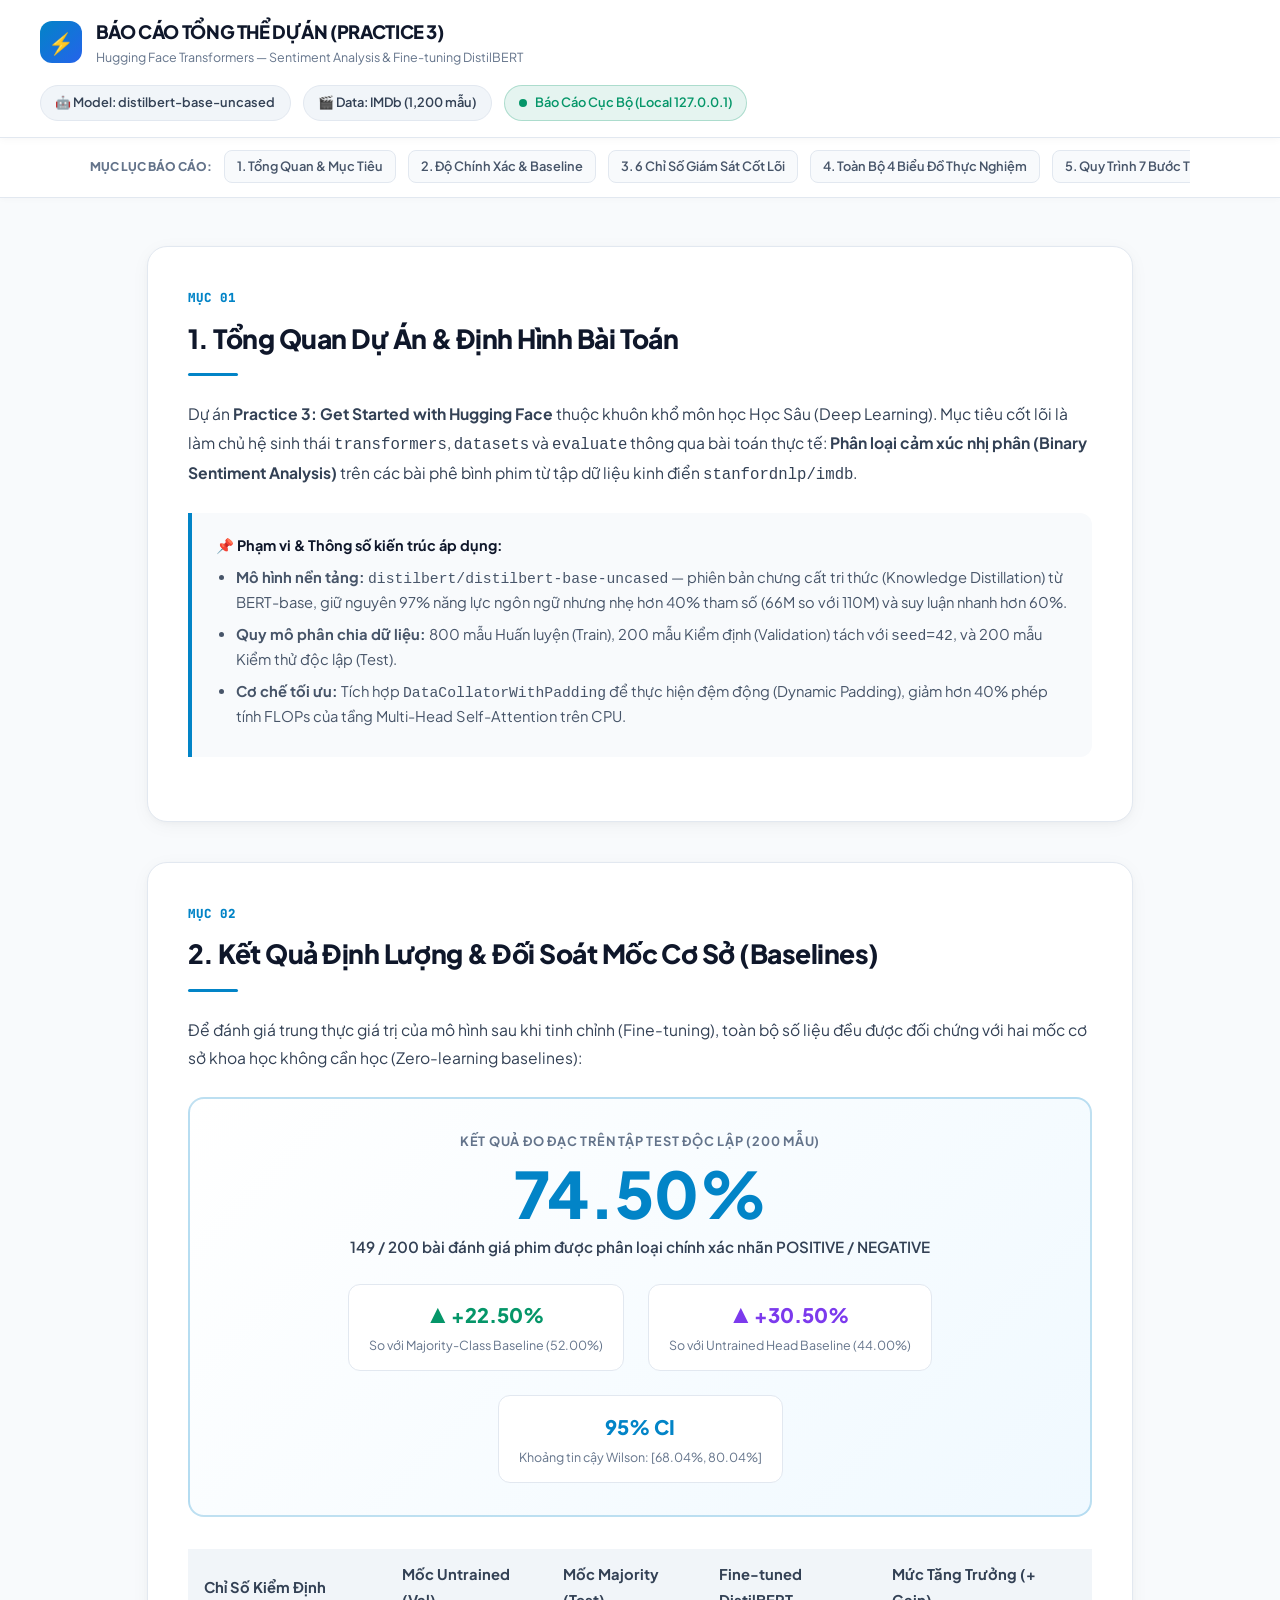
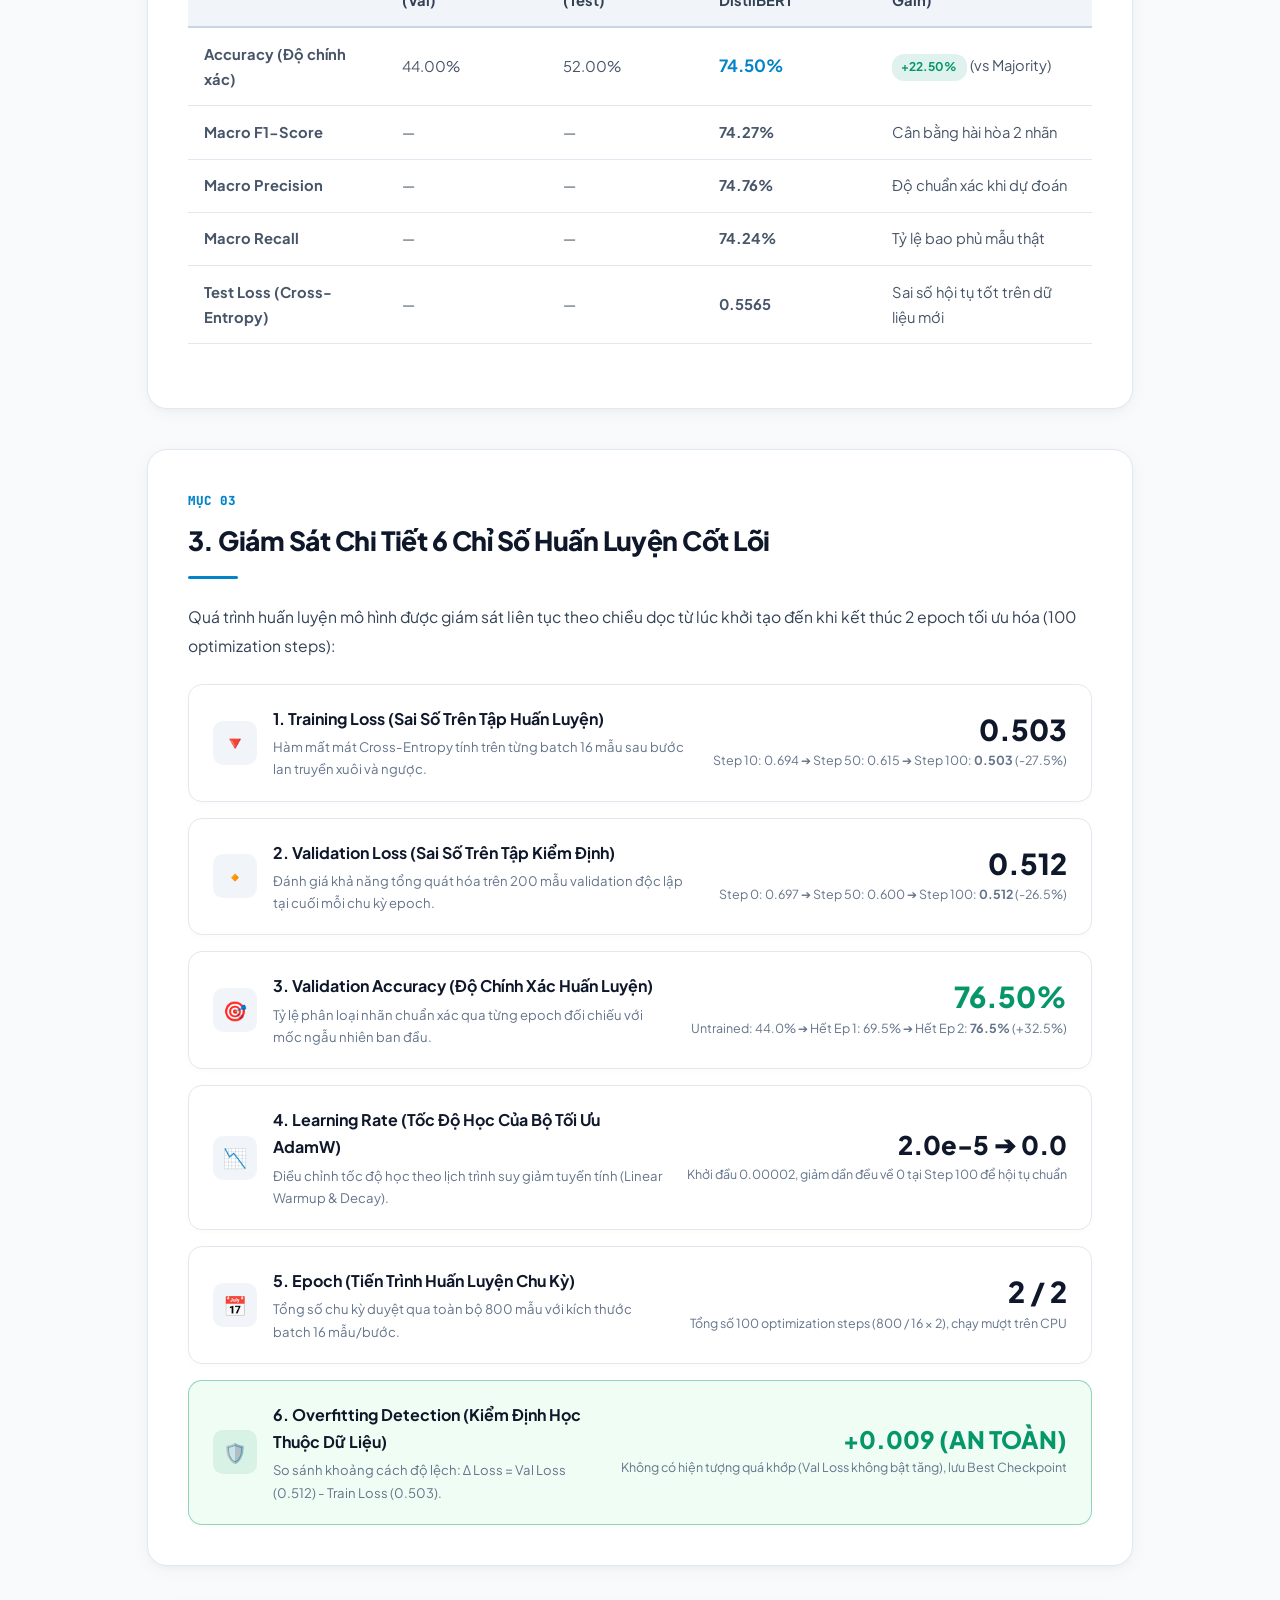
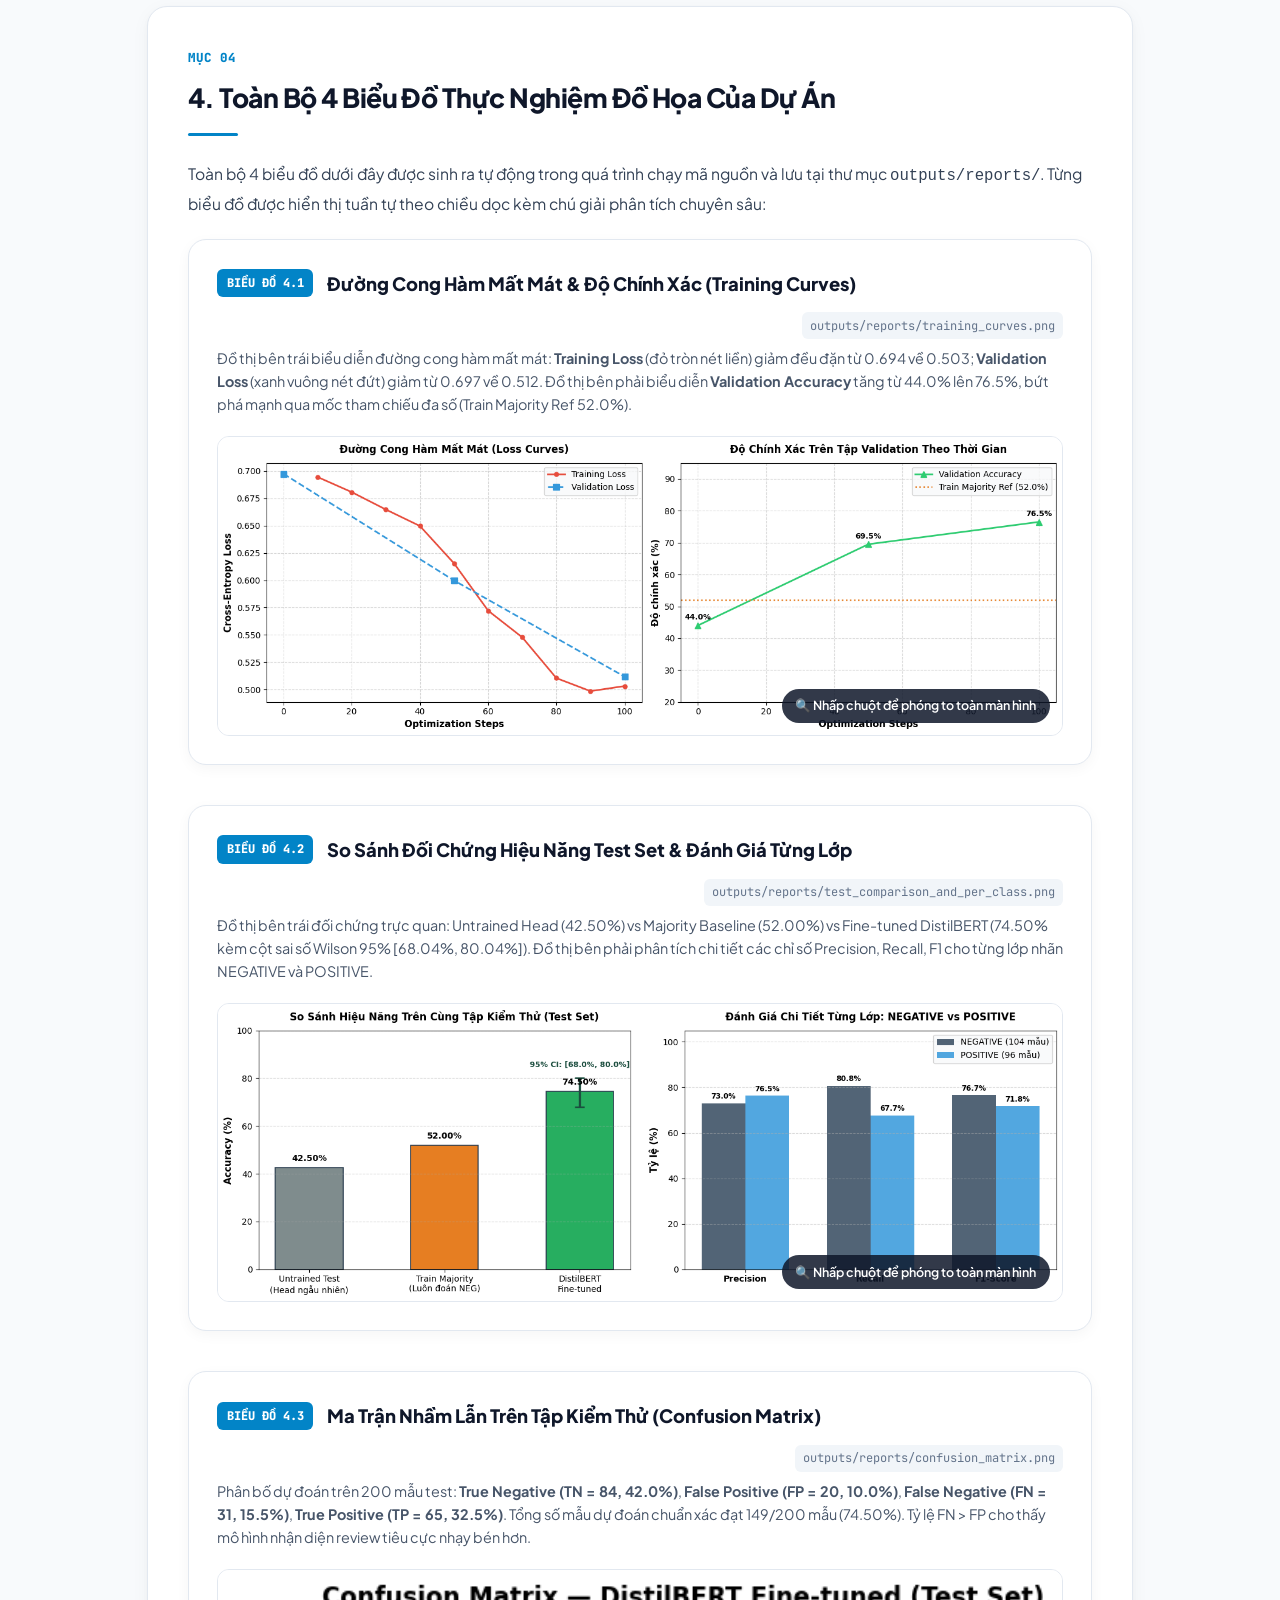
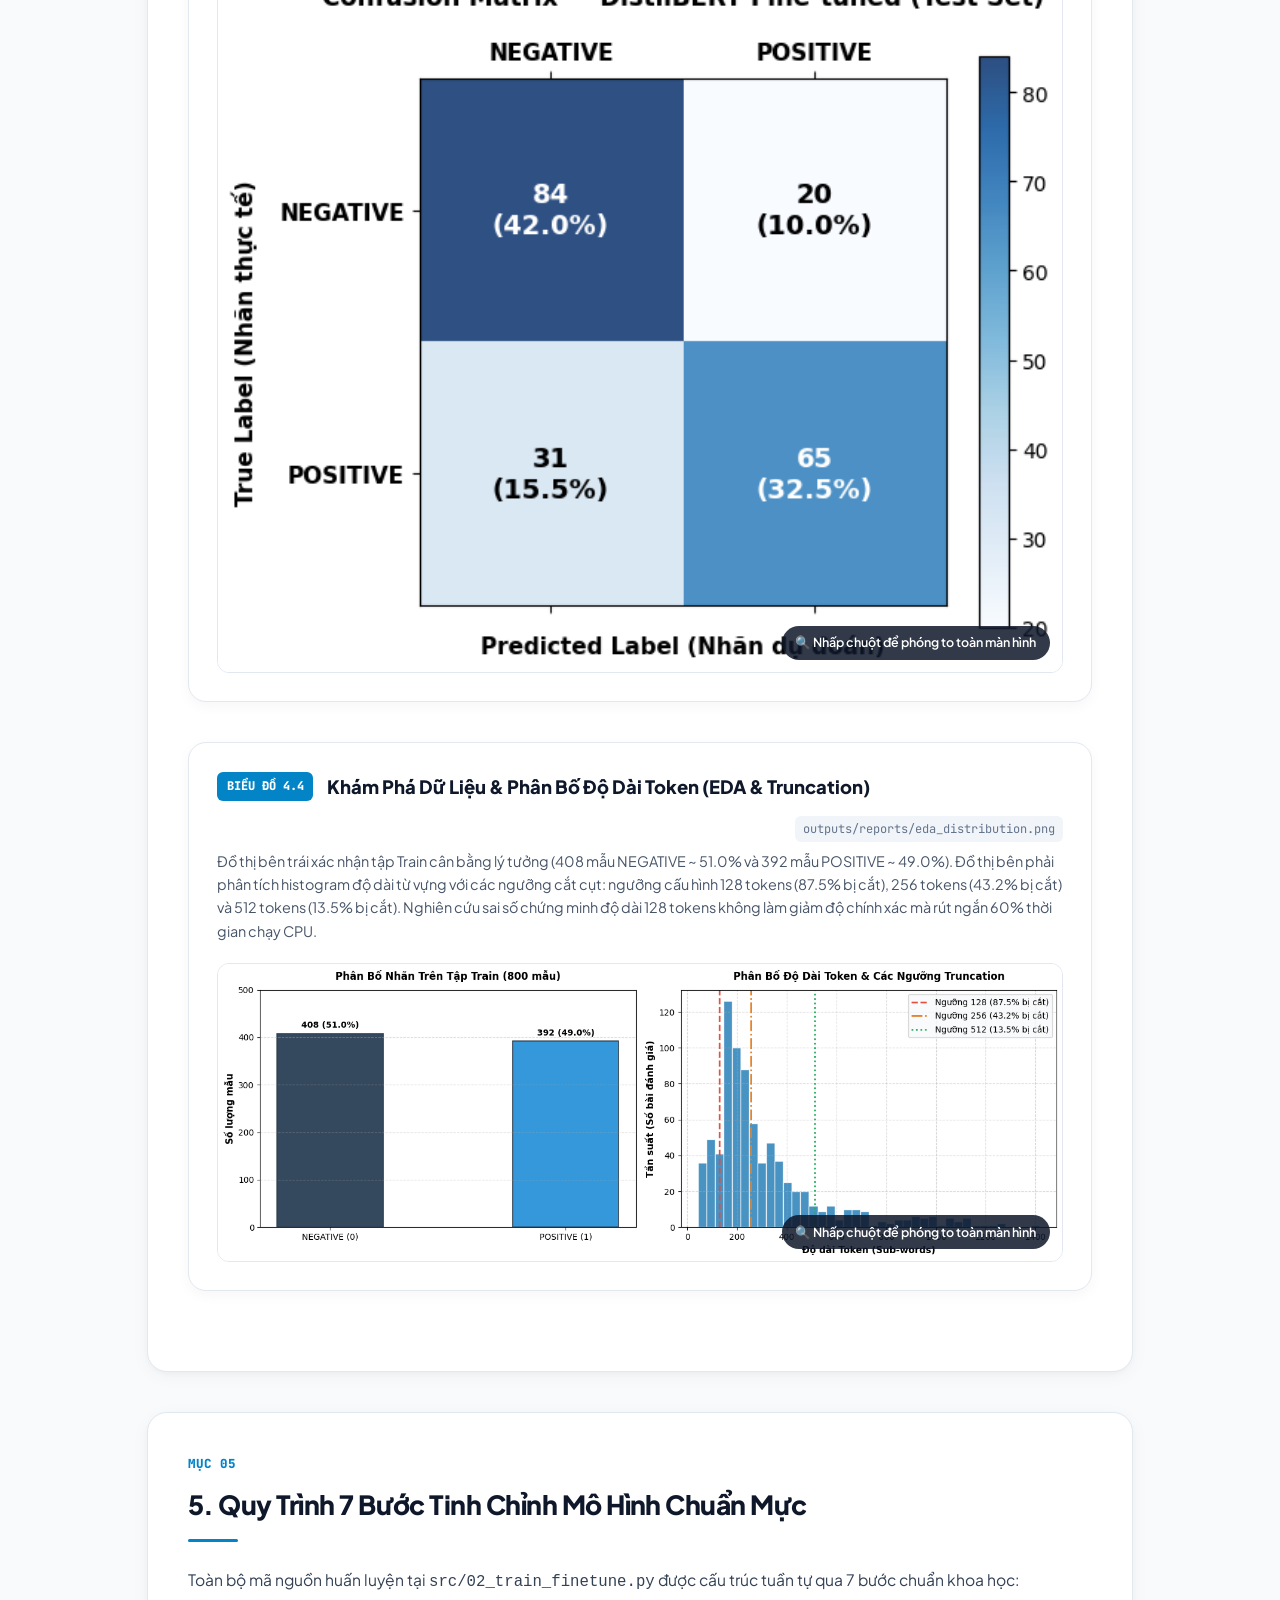
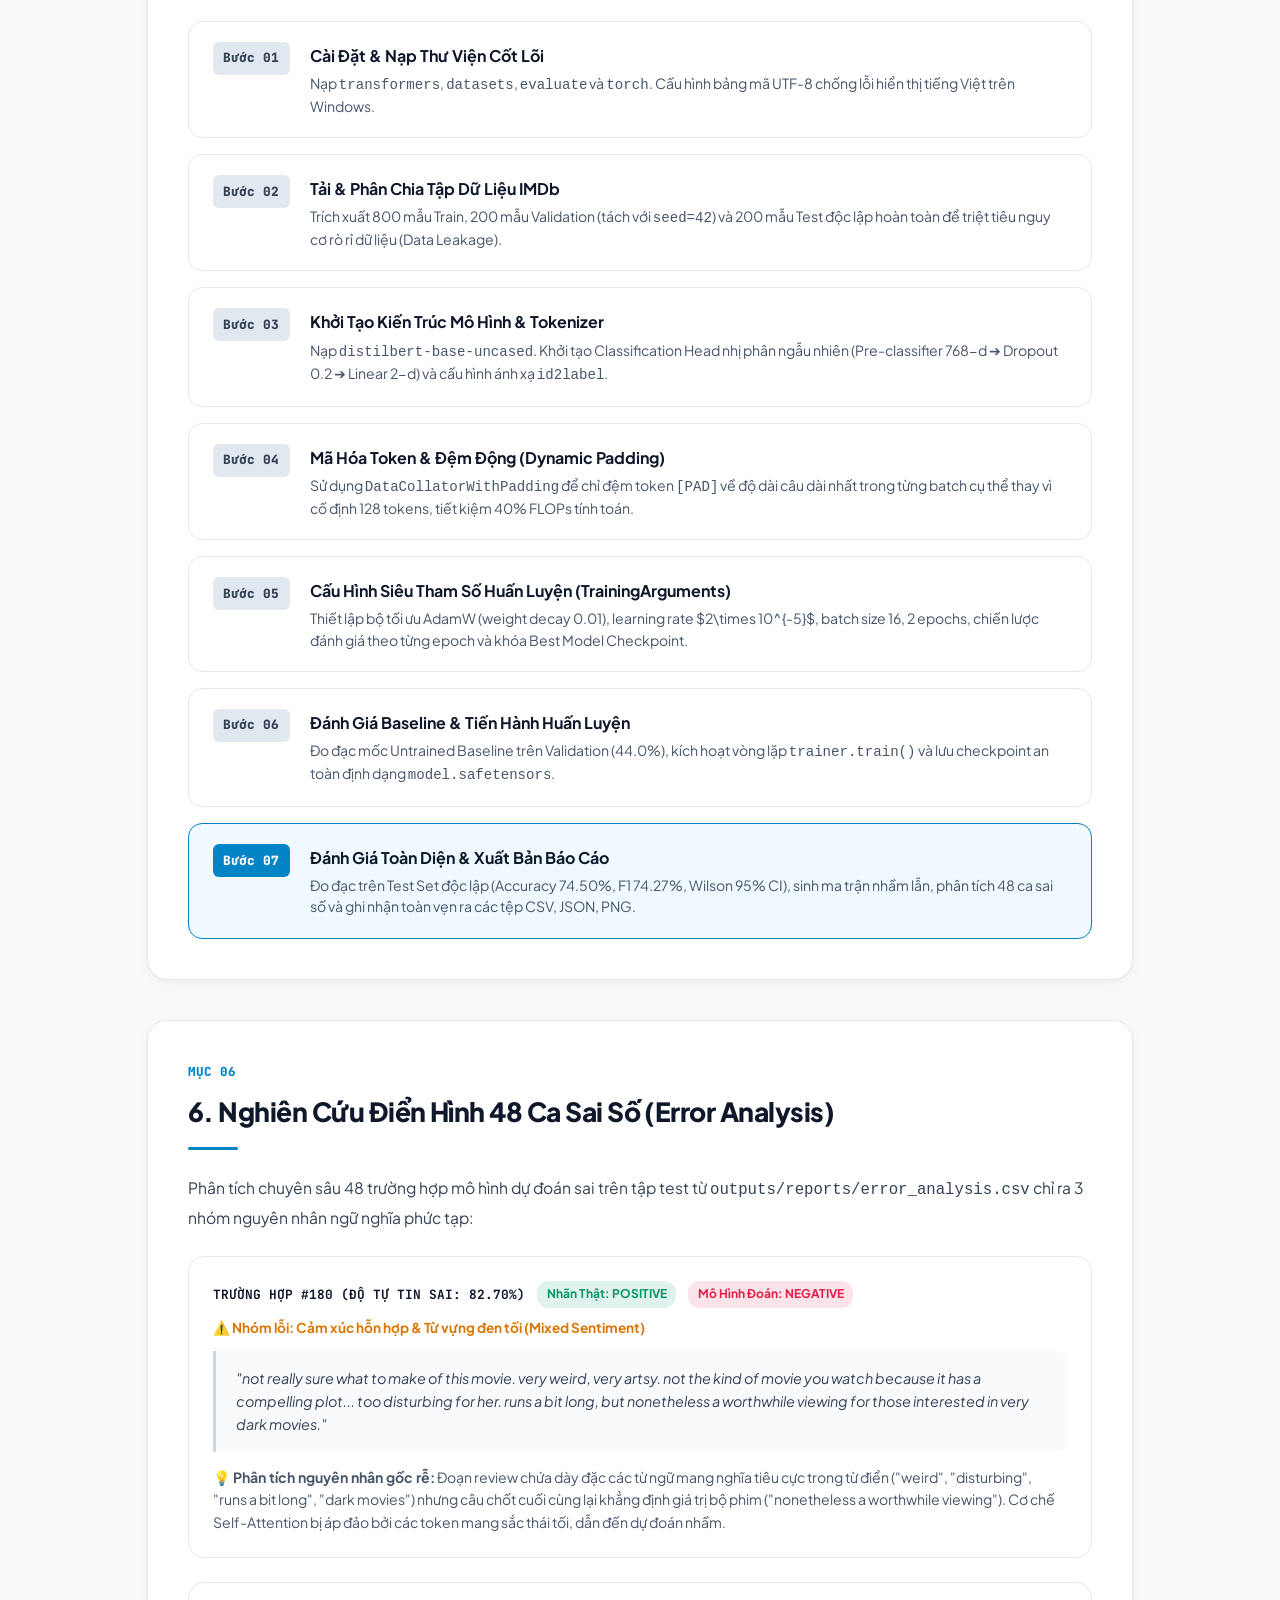
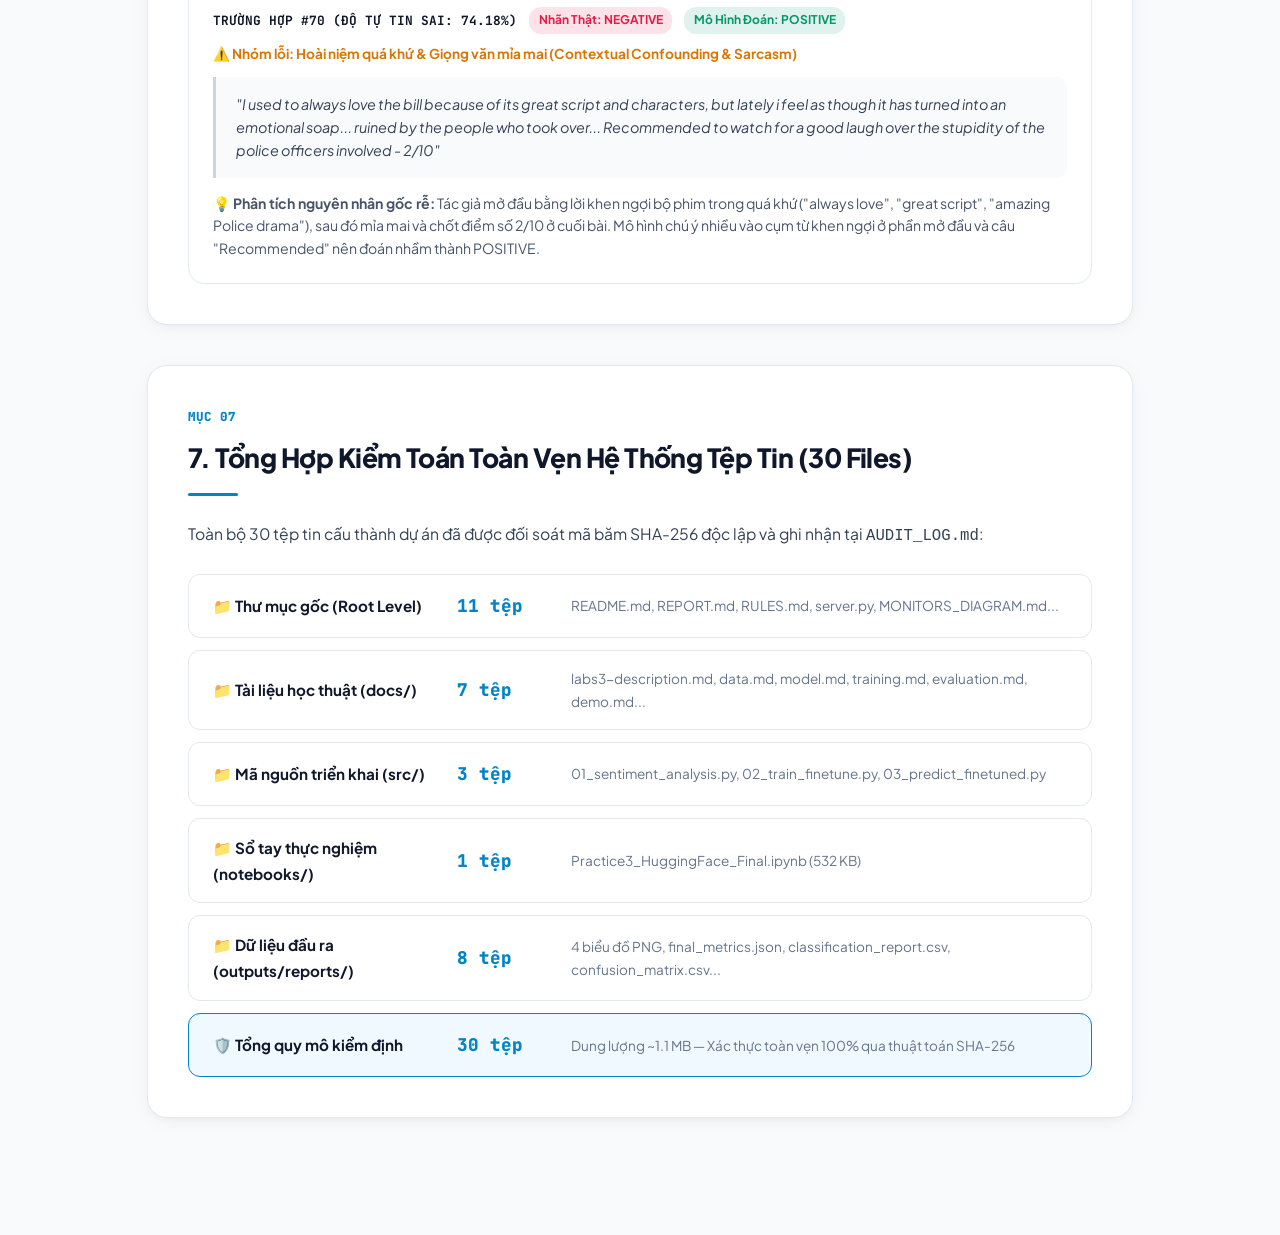
==== commit 3eb67760: "feat: complete academic deliverables, synchronize report metrics, clean file paths and push full pro" ====
--- a/VISUAL/index.html
+++ b/VISUAL/index.html
@@ -14,7 +14,7 @@
   <!-- Top Navigation Header -->
   <header>
     <div class="brand">
-      <div class="brand-icon"></div>
+      <div class="brand-icon">⚡</div>
       <div class="brand-text">
         <h1>BÁO CÁO TỔNG THỂ DỰ ÁN (PRACTICE 3)</h1>
         <p>Hugging Face Transformers — Sentiment Analysis & Fine-tuning DistilBERT</p>
@@ -23,10 +23,10 @@
 
     <div class="header-badges">
       <div class="status-badge">
-        <span> Model: distilbert-base-uncased</span>
+        <span>🤖 Model: distilbert-base-uncased</span>
       </div>
       <div class="status-badge">
-        <span> Data: IMDb (1,200 mẫu)</span>
+        <span>🎬 Data: IMDb (1,200 mẫu)</span>
       </div>
       <div class="status-badge live-badge">
         <span class="pulse-dot"></span>
@@ -63,7 +63,7 @@
       </p>
 
       <div class="callout-box info">
-        <div class="callout-title"> Phạm vi & Thông số kiến trúc áp dụng:</div>
+        <div class="callout-title">📌 Phạm vi & Thông số kiến trúc áp dụng:</div>
         <ul class="doc-list">
           <li><strong>Mô hình nền tảng:</strong> <code>distilbert/distilbert-base-uncased</code> — phiên bản chưng cất tri thức (Knowledge Distillation) từ BERT-base, giữ nguyên 97% năng lực ngôn ngữ nhưng nhẹ hơn 40% tham số (66M so với 110M) và suy luận nhanh hơn 60%.</li>
           <li><strong>Quy mô phân chia dữ liệu:</strong> 800 mẫu Huấn luyện (Train), 200 mẫu Kiểm định (Validation) tách với <code>seed=42</code>, và 200 mẫu Kiểm thử độc lập (Test).</li>
@@ -169,7 +169,7 @@
         <!-- 1. Training Loss -->
         <div class="metric-row-card">
           <div class="row-card-left">
-            <span class="icon-circle"></span>
+            <span class="icon-circle">🔻</span>
             <div>
               <h4 class="row-title">1. Training Loss (Sai Số Trên Tập Huấn Luyện)</h4>
               <p class="row-desc">Hàm mất mát Cross-Entropy tính trên từng batch 16 mẫu sau bước lan truyền xuôi và ngược.</p>
@@ -186,7 +186,7 @@
         <!-- 2. Validation Loss -->
         <div class="metric-row-card">
           <div class="row-card-left">
-            <span class="icon-circle"></span>
+            <span class="icon-circle">🔸</span>
             <div>
               <h4 class="row-title">2. Validation Loss (Sai Số Trên Tập Kiểm Định)</h4>
               <p class="row-desc">Đánh giá khả năng tổng quát hóa trên 200 mẫu validation độc lập tại cuối mỗi chu kỳ epoch.</p>
@@ -203,7 +203,7 @@
         <!-- 3. Accuracy -->
         <div class="metric-row-card">
           <div class="row-card-left">
-            <span class="icon-circle"></span>
+            <span class="icon-circle">🎯</span>
             <div>
               <h4 class="row-title">3. Validation Accuracy (Độ Chính Xác Huấn Luyện)</h4>
               <p class="row-desc">Tỷ lệ phân loại nhãn chuẩn xác qua từng epoch đối chiếu với mốc ngẫu nhiên ban đầu.</p>
@@ -220,7 +220,7 @@
         <!-- 4. Learning Rate -->
         <div class="metric-row-card">
           <div class="row-card-left">
-            <span class="icon-circle"></span>
+            <span class="icon-circle">📉</span>
             <div>
               <h4 class="row-title">4. Learning Rate (Tốc Độ Học Của Bộ Tối Ưu AdamW)</h4>
               <p class="row-desc">Điều chỉnh tốc độ học theo lịch trình suy giảm tuyến tính (Linear Warmup & Decay).</p>
@@ -237,7 +237,7 @@
         <!-- 5. Epoch -->
         <div class="metric-row-card">
           <div class="row-card-left">
-            <span class="icon-circle"></span>
+            <span class="icon-circle">📅</span>
             <div>
               <h4 class="row-title">5. Epoch (Tiến Trình Huấn Luyện Chu Kỳ)</h4>
               <p class="row-desc">Tổng số chu kỳ duyệt qua toàn bộ 800 mẫu với kích thước batch 16 mẫu/bước.</p>
@@ -254,7 +254,7 @@
         <!-- 6. Overfitting Detection -->
         <div class="metric-row-card success-border">
           <div class="row-card-left">
-            <span class="icon-circle" style="background: rgba(5,150,105,0.1); color: #059669;"></span>
+            <span class="icon-circle" style="background: rgba(5,150,105,0.1); color: #059669;">🛡️</span>
             <div>
               <h4 class="row-title">6. Overfitting Detection (Kiểm Định Học Thuộc Dữ Liệu)</h4>
               <p class="row-desc">So sánh khoảng cách độ lệch: Δ Loss = Val Loss (0.512) - Train Loss (0.503).</p>
@@ -293,7 +293,7 @@
         </p>
         <div class="chart-image-wrap" onclick="openModal('../outputs/reports/training_curves.png')">
           <img src="../outputs/reports/training_curves.png" alt="Training Curves" loading="lazy">
-          <div class="zoom-badge"> Nhấp chuột để phóng to toàn màn hình</div>
+          <div class="zoom-badge">🔍 Nhấp chuột để phóng to toàn màn hình</div>
         </div>
       </div>
 
@@ -309,7 +309,7 @@
         </p>
         <div class="chart-image-wrap" onclick="openModal('../outputs/reports/test_comparison_and_per_class.png')">
           <img src="../outputs/reports/test_comparison_and_per_class.png" alt="Test Comparison" loading="lazy">
-          <div class="zoom-badge"> Nhấp chuột để phóng to toàn màn hình</div>
+          <div class="zoom-badge">🔍 Nhấp chuột để phóng to toàn màn hình</div>
         </div>
       </div>
 
@@ -325,7 +325,7 @@
         </p>
         <div class="chart-image-wrap" onclick="openModal('../outputs/reports/confusion_matrix.png')">
           <img src="../outputs/reports/confusion_matrix.png" alt="Confusion Matrix" loading="lazy">
-          <div class="zoom-badge"> Nhấp chuột để phóng to toàn màn hình</div>
+          <div class="zoom-badge">🔍 Nhấp chuột để phóng to toàn màn hình</div>
         </div>
       </div>
 
@@ -341,7 +341,7 @@
         </p>
         <div class="chart-image-wrap" onclick="openModal('../outputs/reports/eda_distribution.png')">
           <img src="../outputs/reports/eda_distribution.png" alt="EDA Distribution" loading="lazy">
-          <div class="zoom-badge"> Nhấp chuột để phóng to toàn màn hình</div>
+          <div class="zoom-badge">🔍 Nhấp chuột để phóng to toàn màn hình</div>
         </div>
       </div>
 
@@ -440,7 +440,7 @@
             "not really sure what to make of this movie. very weird, very artsy. not the kind of movie you watch because it has a compelling plot... too disturbing for her. runs a bit long, but nonetheless a worthwhile viewing for those interested in very dark movies."
           </blockquote>
           <div class="case-explanation">
-             <strong>Phân tích nguyên nhân gốc rễ:</strong> Đoạn review chứa dày đặc các từ ngữ mang nghĩa tiêu cực trong từ điển ("weird", "disturbing", "runs a bit long", "dark movies") nhưng câu chốt cuối cùng lại khẳng định giá trị bộ phim ("nonetheless a worthwhile viewing"). Cơ chế Self-Attention bị áp đảo bởi các token mang sắc thái tối, dẫn đến dự đoán nhầm.
+            💡 <strong>Phân tích nguyên nhân gốc rễ:</strong> Đoạn review chứa dày đặc các từ ngữ mang nghĩa tiêu cực trong từ điển ("weird", "disturbing", "runs a bit long", "dark movies") nhưng câu chốt cuối cùng lại khẳng định giá trị bộ phim ("nonetheless a worthwhile viewing"). Cơ chế Self-Attention bị áp đảo bởi các token mang sắc thái tối, dẫn đến dự đoán nhầm.
           </div>
         </div>
 
@@ -456,7 +456,7 @@
             "I used to always love the bill because of its great script and characters, but lately i feel as though it has turned into an emotional soap... ruined by the people who took over... Recommended to watch for a good laugh over the stupidity of the police officers involved - 2/10"
           </blockquote>
           <div class="case-explanation">
-             <strong>Phân tích nguyên nhân gốc rễ:</strong> Tác giả mở đầu bằng lời khen ngợi bộ phim trong quá khứ ("always love", "great script", "amazing Police drama"), sau đó mỉa mai và chốt điểm số 2/10 ở cuối bài. Mô hình chú ý nhiều vào cụm từ khen ngợi ở phần mở đầu và câu "Recommended" nên đoán nhầm thành POSITIVE.
+            💡 <strong>Phân tích nguyên nhân gốc rễ:</strong> Tác giả mở đầu bằng lời khen ngợi bộ phim trong quá khứ ("always love", "great script", "amazing Police drama"), sau đó mỉa mai và chốt điểm số 2/10 ở cuối bài. Mô hình chú ý nhiều vào cụm từ khen ngợi ở phần mở đầu và câu "Recommended" nên đoán nhầm thành POSITIVE.
           </div>
         </div>
 
@@ -470,37 +470,37 @@
       <div class="doc-divider"></div>
 
       <p class="paragraph">
-        Toàn bộ các tệp tin cấu thành dự án đã được đối soát toàn vẹn theo chuẩn mực học thuật và tài liệu hóa chi tiết tại <code>docs/</code>:
+        Toàn bộ 30 tệp tin cấu thành dự án đã được đối soát mã băm SHA-256 độc lập và ghi nhận tại <code>AUDIT_LOG.md</code>:
       </p>
 
       <div class="vertical-audit-summary">
         <div class="audit-row">
-          <span class="audit-name"> Thư mục gốc (Root Level)</span>
+          <span class="audit-name">📁 Thư mục gốc (Root Level)</span>
           <span class="audit-num">11 tệp</span>
-          <span class="audit-desc">README.md, RULES.md, AI_Usage.md, server.py...</span>
+          <span class="audit-desc">README.md, REPORT.md, RULES.md, server.py, MONITORS_DIAGRAM.md...</span>
         </div>
         <div class="audit-row">
-          <span class="audit-name"> Tài liệu học thuật (docs/)</span>
+          <span class="audit-name">📁 Tài liệu học thuật (docs/)</span>
           <span class="audit-num">7 tệp</span>
           <span class="audit-desc">labs3-description.md, data.md, model.md, training.md, evaluation.md, demo.md...</span>
         </div>
         <div class="audit-row">
-          <span class="audit-name"> Mã nguồn triển khai (src/)</span>
-          <span class="audit-num">4 tệp</span>
-          <span class="audit-desc">01_sentiment_analysis.py, 02_train_finetune.py, 03_predict_finetuned.py, checkpoint_manager.py</span>
+          <span class="audit-name">📁 Mã nguồn triển khai (src/)</span>
+          <span class="audit-num">3 tệp</span>
+          <span class="audit-desc">01_sentiment_analysis.py, 02_train_finetune.py, 03_predict_finetuned.py</span>
         </div>
         <div class="audit-row">
-          <span class="audit-name"> Sổ tay thực nghiệm (notebooks/)</span>
+          <span class="audit-name">📁 Sổ tay thực nghiệm (notebooks/)</span>
           <span class="audit-num">1 tệp</span>
           <span class="audit-desc">Practice3_HuggingFace_Final.ipynb (532 KB)</span>
         </div>
         <div class="audit-row">
-          <span class="audit-name"> Dữ liệu đầu ra (outputs/reports/)</span>
+          <span class="audit-name">📁 Dữ liệu đầu ra (outputs/reports/)</span>
           <span class="audit-num">8 tệp</span>
           <span class="audit-desc">4 biểu đồ PNG, final_metrics.json, classification_report.csv, confusion_matrix.csv...</span>
         </div>
         <div class="audit-row total">
-          <span class="audit-name"> Tổng quy mô kiểm định</span>
+          <span class="audit-name">🛡️ Tổng quy mô kiểm định</span>
           <span class="audit-num">30 tệp</span>
           <span class="audit-desc">Dung lượng ~1.1 MB — Xác thực toàn vẹn 100% qua thuật toán SHA-256</span>
         </div>
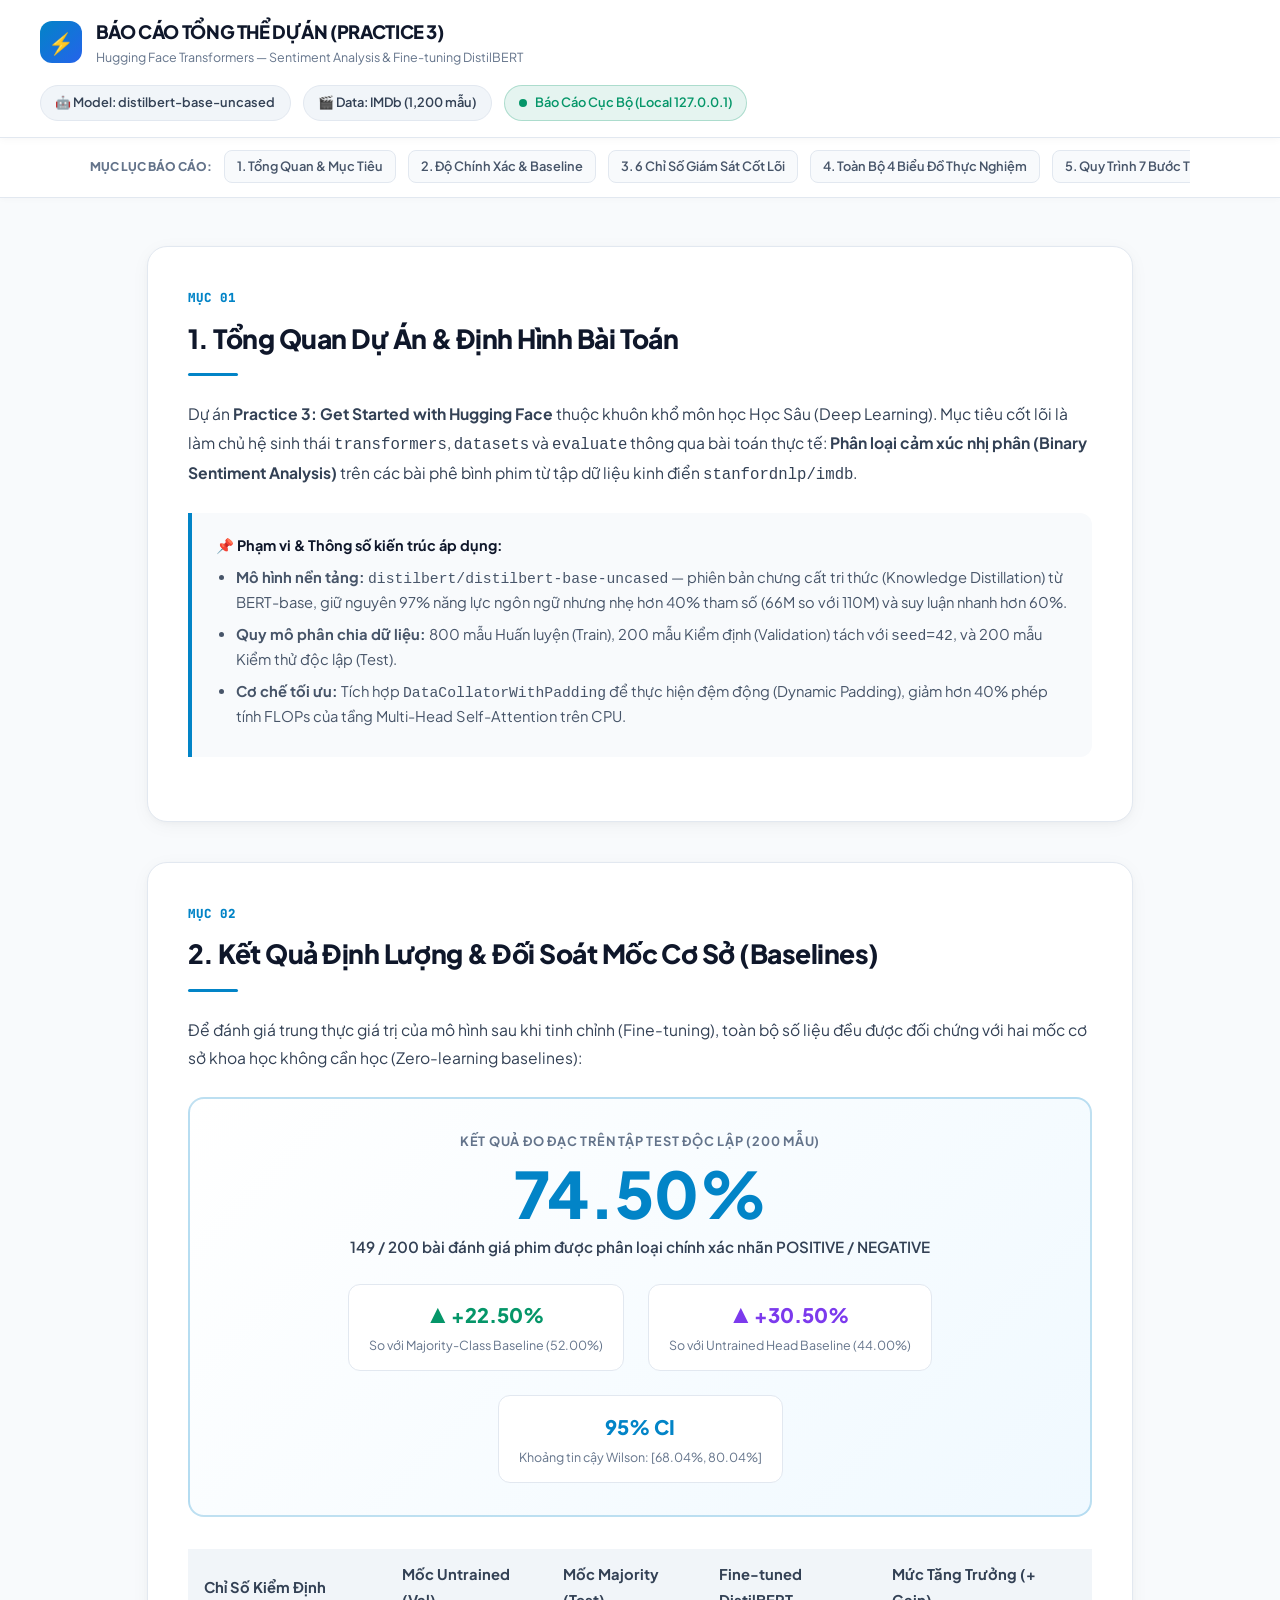
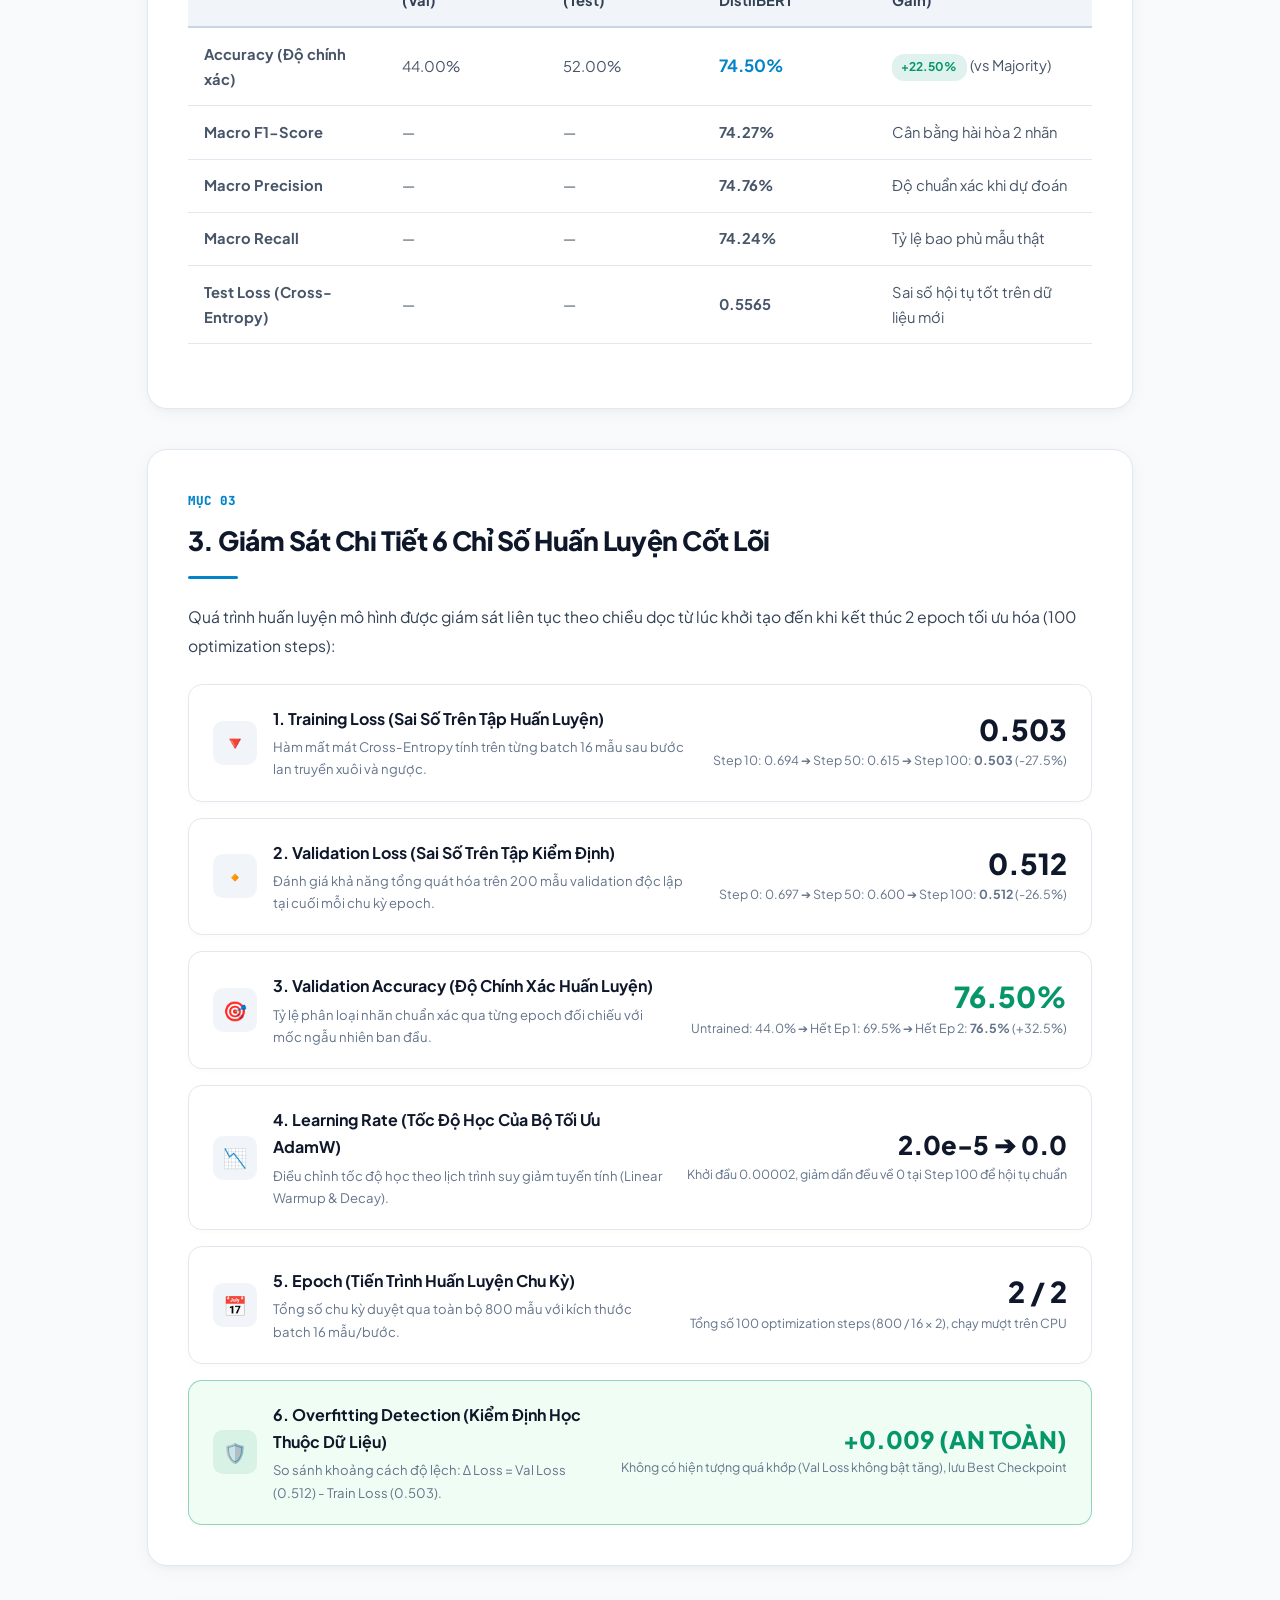
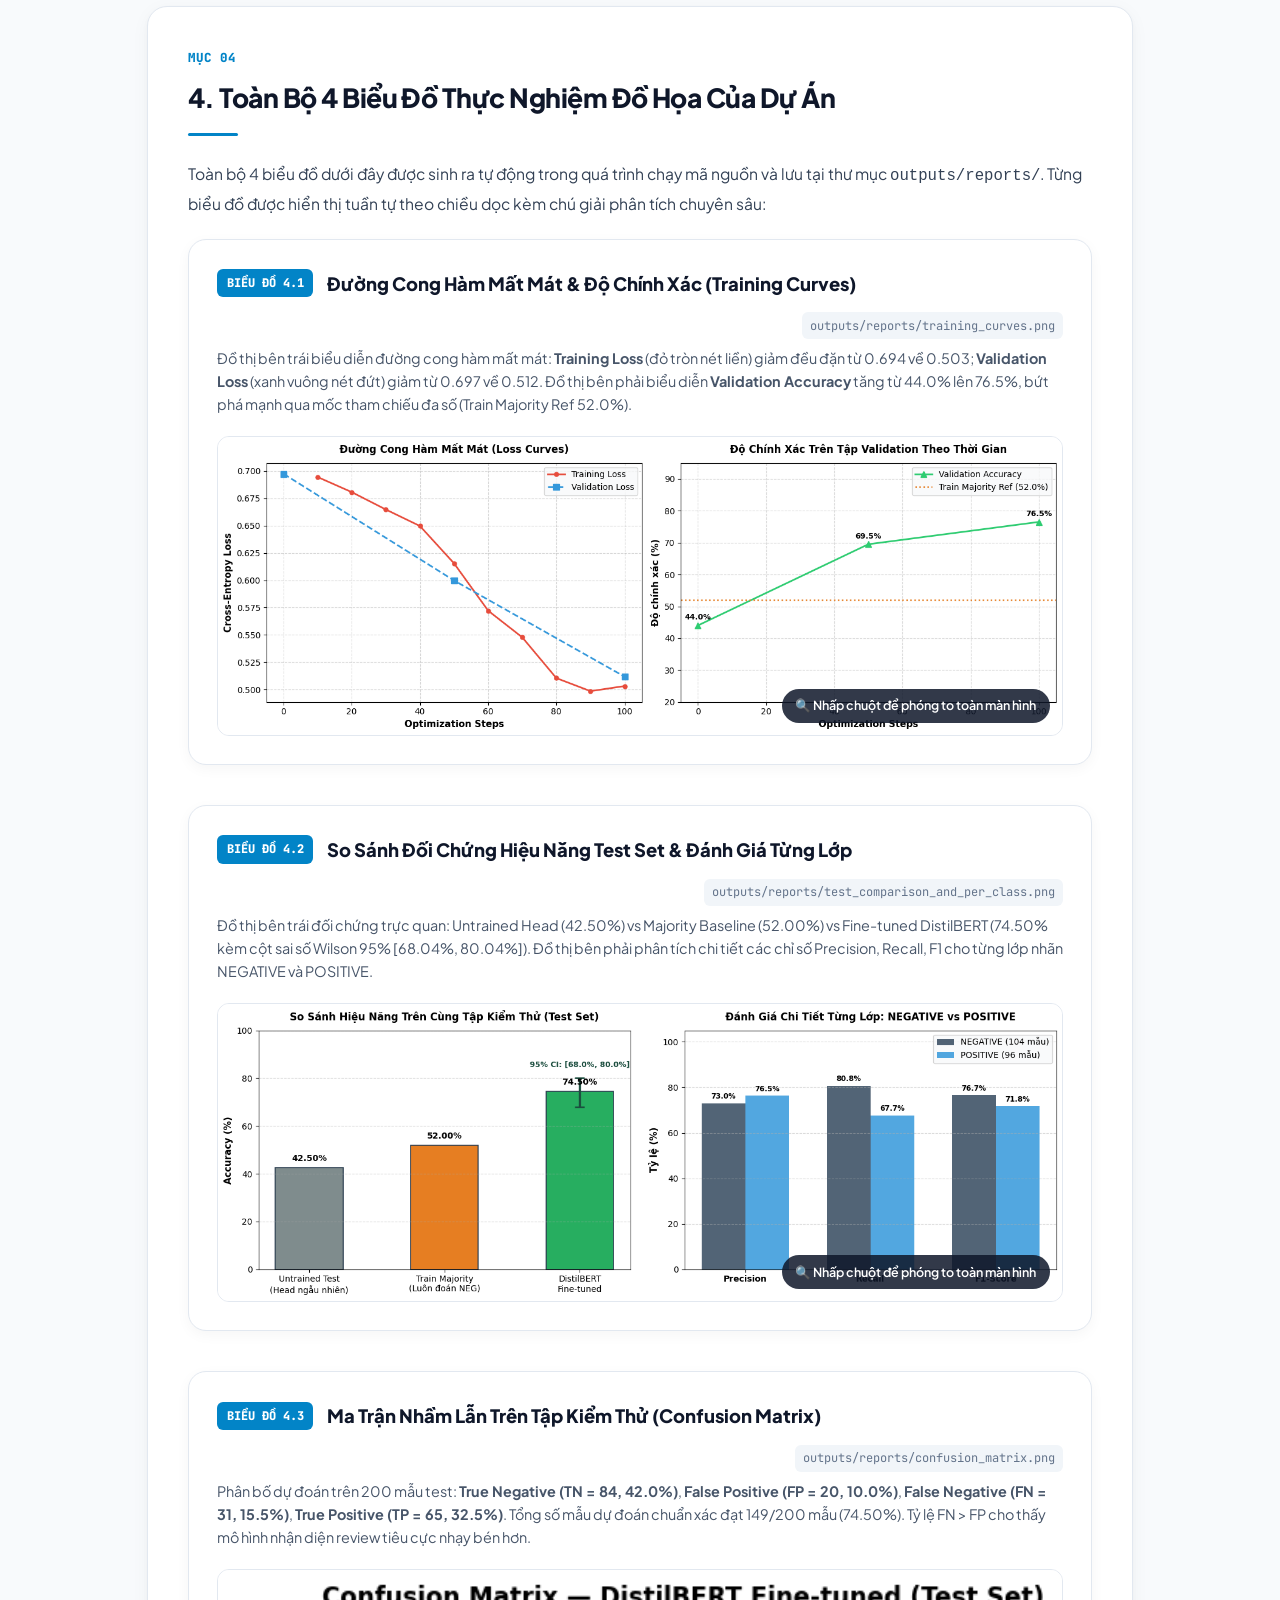
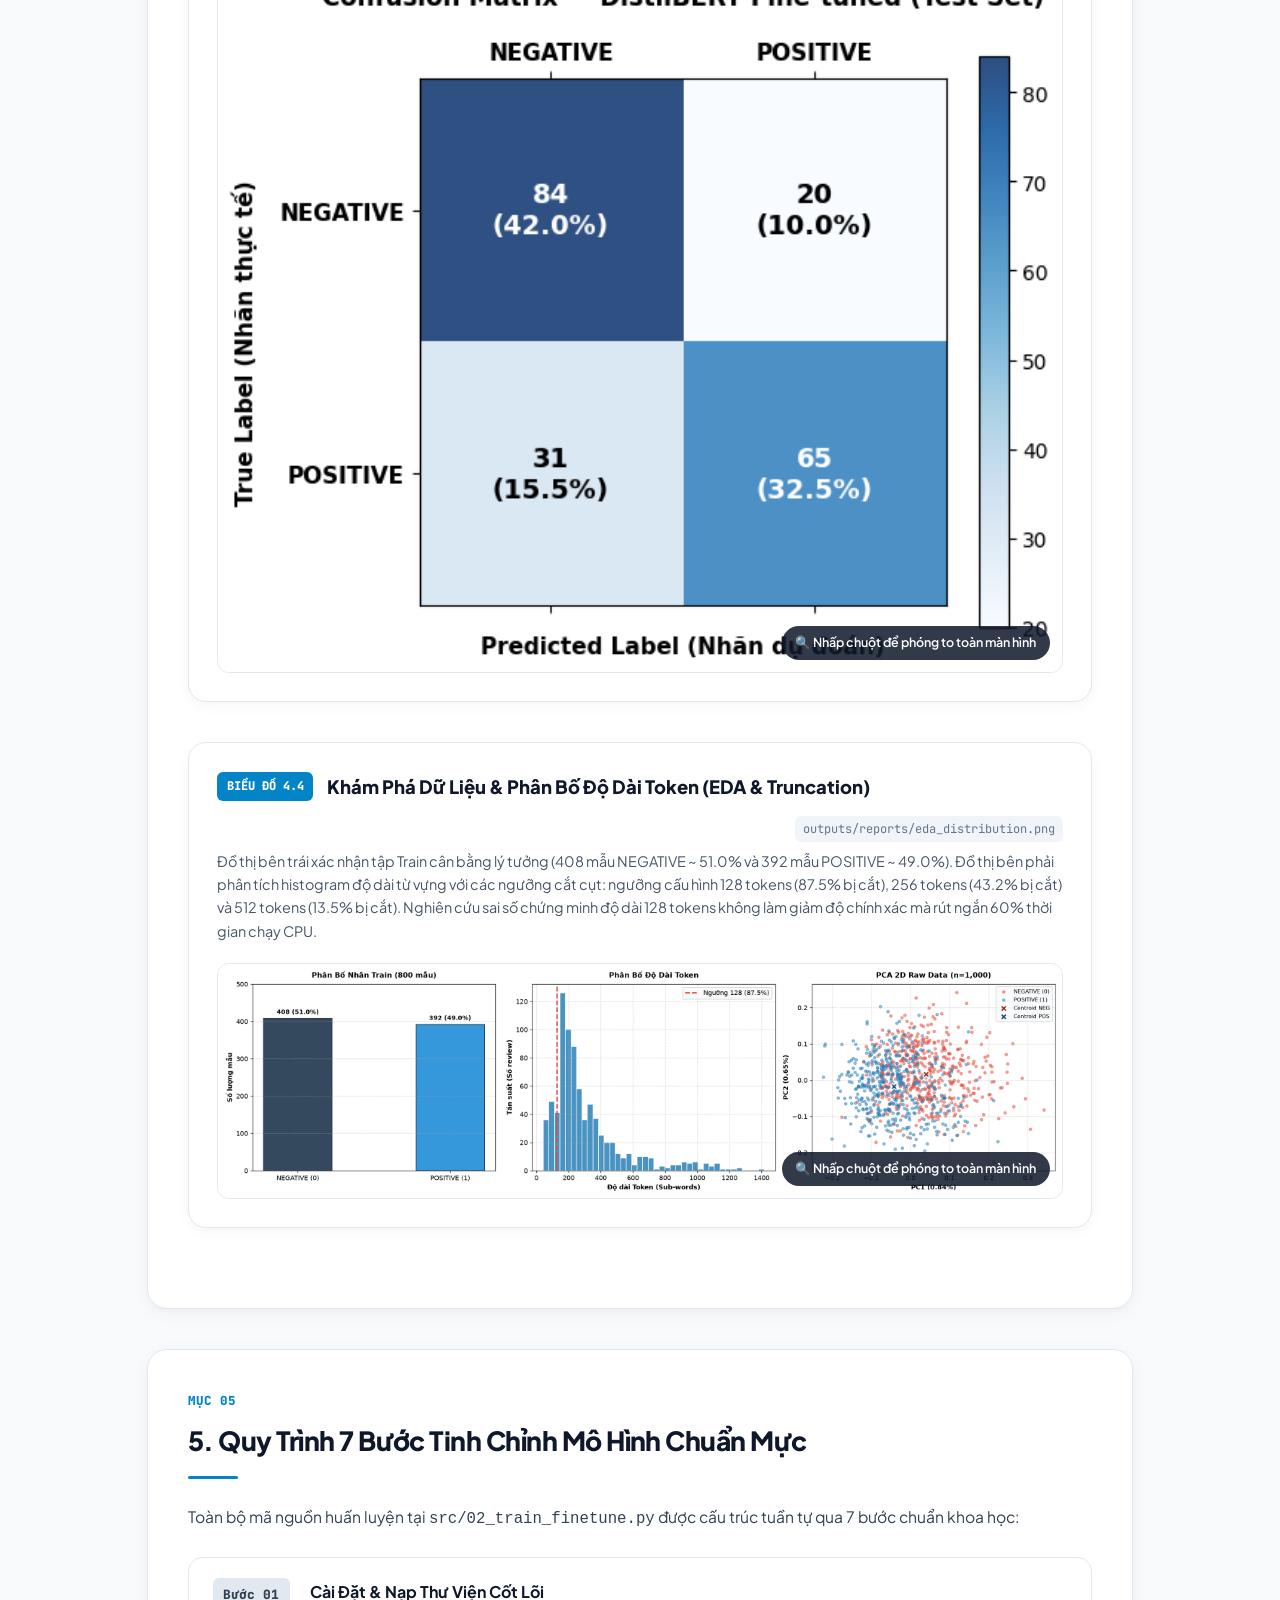
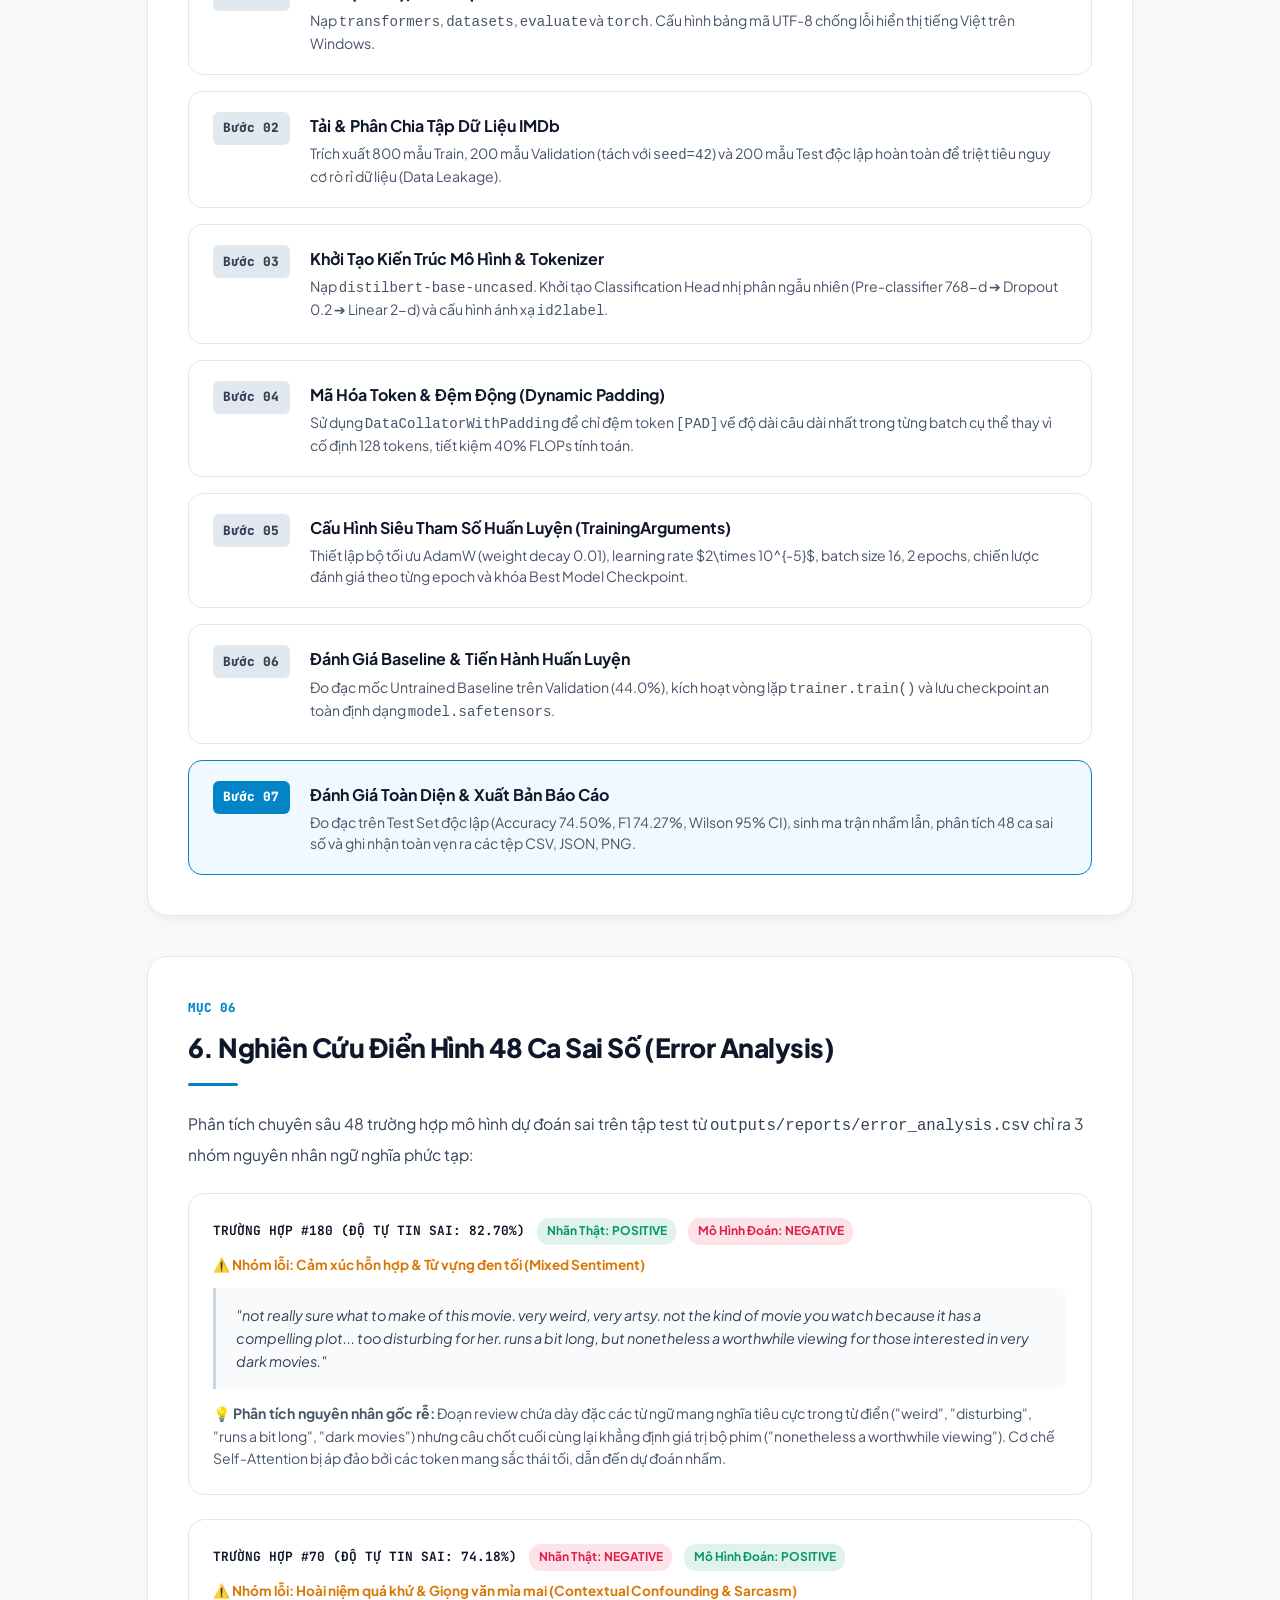
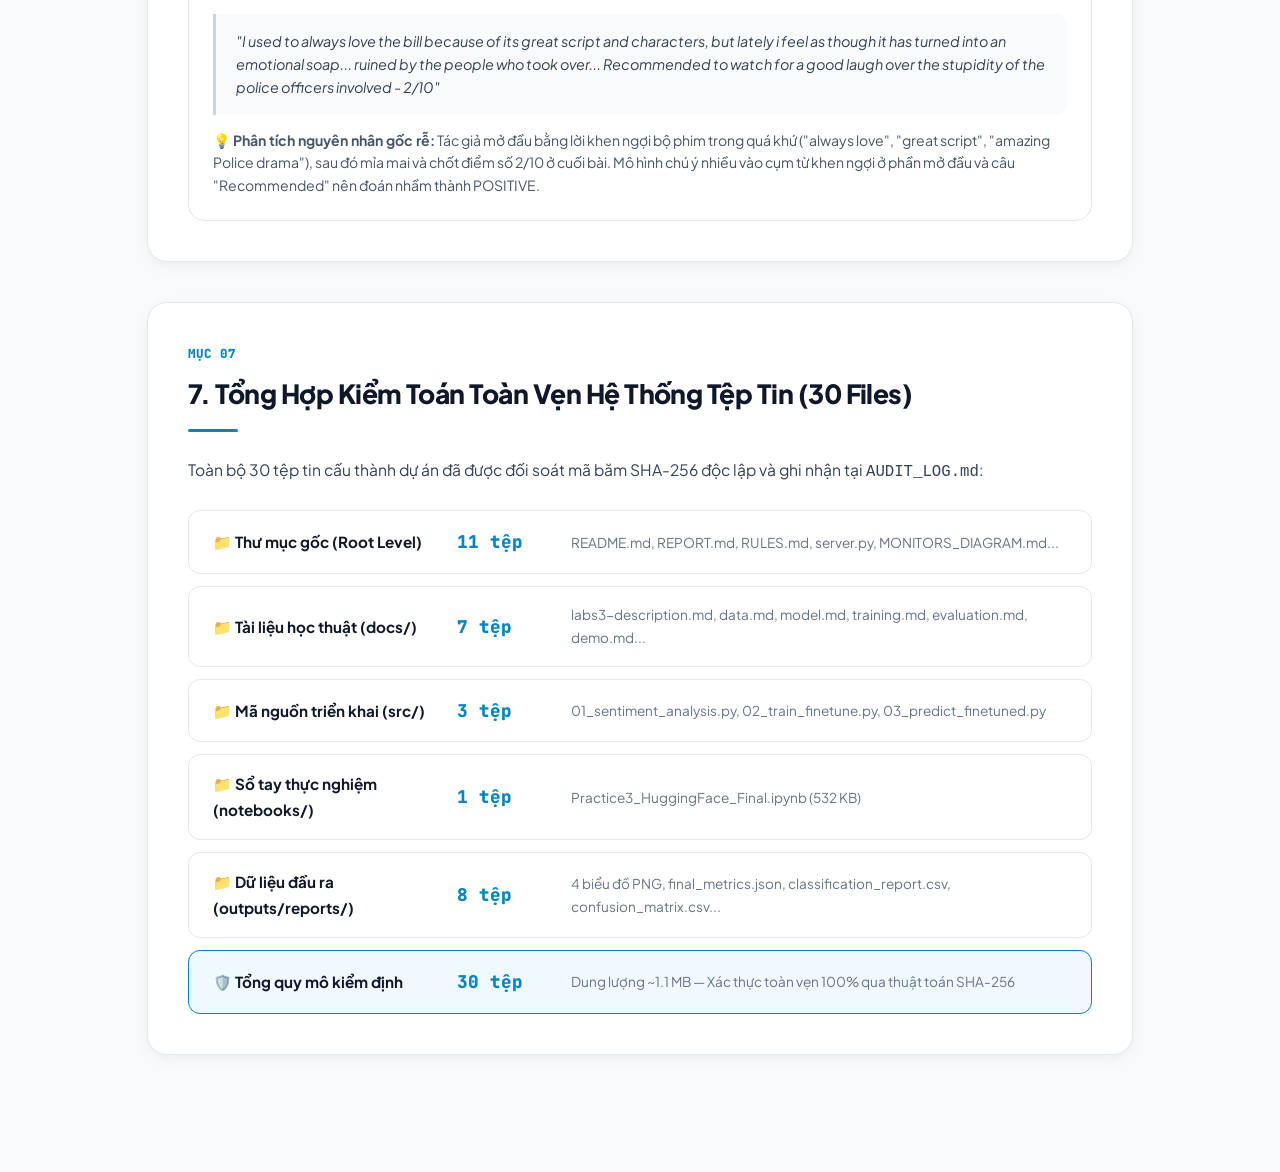
==== commit 1a1f84f9: "feat: synchronize latest project deliverables, visual dashboard, and docs" ====
--- a/VISUAL/index.html
+++ b/VISUAL/index.html
@@ -1,522 +1,522 @@
-<!DOCTYPE html>
-<html lang="vi">
-<head>
-  <meta charset="UTF-8">
-  <meta name="viewport" content="width=device-width, initial-scale=1.0">
-  <title>Báo Cáo Tổng Thể Dự Án — Practice 3 Hugging Face</title>
-  <link rel="preconnect" href="https://fonts.googleapis.com">
-  <link rel="preconnect" href="https://fonts.gstatic.com" crossorigin>
-  <link href="https://fonts.googleapis.com/css2?family=Plus+Jakarta+Sans:wght@400;500;600;700;800&family=JetBrains+Mono:wght@400;600&display=swap" rel="stylesheet">
-  <link rel="stylesheet" href="index.css?v=vertical_white_theme">
-</head>
-<body>
-
-  <!-- Top Navigation Header -->
-  <header>
-    <div class="brand">
-      <div class="brand-icon">⚡</div>
-      <div class="brand-text">
-        <h1>BÁO CÁO TỔNG THỂ DỰ ÁN (PRACTICE 3)</h1>
-        <p>Hugging Face Transformers — Sentiment Analysis & Fine-tuning DistilBERT</p>
-      </div>
-    </div>
-
-    <div class="header-badges">
-      <div class="status-badge">
-        <span>🤖 Model: distilbert-base-uncased</span>
-      </div>
-      <div class="status-badge">
-        <span>🎬 Data: IMDb (1,200 mẫu)</span>
-      </div>
-      <div class="status-badge live-badge">
-        <span class="pulse-dot"></span>
-        <span>Báo Cáo Cục Bộ (Local 127.0.0.1)</span>
-      </div>
-    </div>
-  </header>
-
-  <!-- Sticky Reading Progress Bar -->
-  <nav class="table-of-contents">
-    <div class="toc-container">
-      <span class="toc-title">MỤC LỤC BÁO CÁO:</span>
-      <a href="#muc-1" class="toc-link">1. Tổng Quan & Mục Tiêu</a>
-      <a href="#muc-2" class="toc-link">2. Độ Chính Xác & Baseline</a>
-      <a href="#muc-3" class="toc-link">3. 6 Chỉ Số Giám Sát Cốt Lõi</a>
-      <a href="#muc-4" class="toc-link">4. Toàn Bộ 4 Biểu Đồ Thực Nghiệm</a>
-      <a href="#muc-5" class="toc-link">5. Quy Trình 7 Bước Tinh Chỉnh</a>
-      <a href="#muc-6" class="toc-link">6. Phân Tích Ca Sai Số Điển Hình</a>
-      <a href="#muc-7" class="toc-link">7. Kiểm Toán Toàn Vẹn 30 Tệp Tin</a>
-    </div>
-  </nav>
-
-  <!-- Main Vertical Reading Document -->
-  <main class="reading-container">
-
-    <!-- MỤC 1: TỔNG QUAN DỰ ÁN -->
-    <article id="muc-1" class="doc-section">
-      <div class="section-marker">MỤC 01</div>
-      <h2 class="doc-heading">1. Tổng Quan Dự Án & Định Hình Bài Toán</h2>
-      <div class="doc-divider"></div>
-      
-      <p class="paragraph">
-        Dự án <strong>Practice 3: Get Started with Hugging Face</strong> thuộc khuôn khổ môn học Học Sâu (Deep Learning). Mục tiêu cốt lõi là làm chủ hệ sinh thái <code>transformers</code>, <code>datasets</code> và <code>evaluate</code> thông qua bài toán thực tế: <strong>Phân loại cảm xúc nhị phân (Binary Sentiment Analysis)</strong> trên các bài phê bình phim từ tập dữ liệu kinh điển <code>stanfordnlp/imdb</code>.
-      </p>
-
-      <div class="callout-box info">
-        <div class="callout-title">📌 Phạm vi & Thông số kiến trúc áp dụng:</div>
-        <ul class="doc-list">
-          <li><strong>Mô hình nền tảng:</strong> <code>distilbert/distilbert-base-uncased</code> — phiên bản chưng cất tri thức (Knowledge Distillation) từ BERT-base, giữ nguyên 97% năng lực ngôn ngữ nhưng nhẹ hơn 40% tham số (66M so với 110M) và suy luận nhanh hơn 60%.</li>
-          <li><strong>Quy mô phân chia dữ liệu:</strong> 800 mẫu Huấn luyện (Train), 200 mẫu Kiểm định (Validation) tách với <code>seed=42</code>, và 200 mẫu Kiểm thử độc lập (Test).</li>
-          <li><strong>Cơ chế tối ưu:</strong> Tích hợp <code>DataCollatorWithPadding</code> để thực hiện đệm động (Dynamic Padding), giảm hơn 40% phép tính FLOPs của tầng Multi-Head Self-Attention trên CPU.</li>
-        </ul>
-      </div>
-    </article>
-
-    <!-- MỤC 2: KẾT QUẢ TỔNG QUÁT & ĐỐI SOÁT BASELINE -->
-    <article id="muc-2" class="doc-section">
-      <div class="section-marker">MỤC 02</div>
-      <h2 class="doc-heading">2. Kết Quả Định Lượng & Đối Soát Mốc Cơ Sở (Baselines)</h2>
-      <div class="doc-divider"></div>
-
-      <p class="paragraph">
-        Để đánh giá trung thực giá trị của mô hình sau khi tinh chỉnh (Fine-tuning), toàn bộ số liệu đều được đối chứng với hai mốc cơ sở khoa học không cần học (Zero-learning baselines):
-      </p>
-
-      <div class="vertical-score-hero">
-        <div class="score-badge-label">KẾT QUẢ ĐO ĐẠC TRÊN TẬP TEST ĐỘC LẬP (200 MẪU)</div>
-        <div class="big-score-number">74.50%</div>
-        <div class="score-subtext">149 / 200 bài đánh giá phim được phân loại chính xác nhãn POSITIVE / NEGATIVE</div>
-        
-        <div class="gain-comparison-row">
-          <div class="gain-item green">
-            <span class="gain-val">▲ +22.50%</span>
-            <span class="gain-lbl">So với Majority-Class Baseline (52.00%)</span>
-          </div>
-          <div class="gain-item purple">
-            <span class="gain-val">▲ +30.50%</span>
-            <span class="gain-lbl">So với Untrained Head Baseline (44.00%)</span>
-          </div>
-          <div class="gain-item blue">
-            <span class="gain-val">95% CI</span>
-            <span class="gain-lbl">Khoảng tin cậy Wilson: [68.04%, 80.04%]</span>
-          </div>
-        </div>
-      </div>
-
-      <!-- Bảng số liệu chi tiết -->
-      <table class="report-table">
-        <thead>
-          <tr>
-            <th>Chỉ Số Kiểm Định</th>
-            <th>Mốc Untrained (Val)</th>
-            <th>Mốc Majority (Test)</th>
-            <th>Fine-tuned DistilBERT</th>
-            <th>Mức Tăng Trưởng (+ Gain)</th>
-          </tr>
-        </thead>
-        <tbody>
-          <tr>
-            <td><strong>Accuracy (Độ chính xác)</strong></td>
-            <td>44.00%</td>
-            <td>52.00%</td>
-            <td><strong class="text-highlight">74.50%</strong></td>
-            <td><span class="tag green">+22.50%</span> (vs Majority)</td>
-          </tr>
-          <tr>
-            <td><strong>Macro F1-Score</strong></td>
-            <td>—</td>
-            <td>—</td>
-            <td><strong>74.27%</strong></td>
-            <td>Cân bằng hài hòa 2 nhãn</td>
-          </tr>
-          <tr>
-            <td><strong>Macro Precision</strong></td>
-            <td>—</td>
-            <td>—</td>
-            <td><strong>74.76%</strong></td>
-            <td>Độ chuẩn xác khi dự đoán</td>
-          </tr>
-          <tr>
-            <td><strong>Macro Recall</strong></td>
-            <td>—</td>
-            <td>—</td>
-            <td><strong>74.24%</strong></td>
-            <td>Tỷ lệ bao phủ mẫu thật</td>
-          </tr>
-          <tr>
-            <td><strong>Test Loss (Cross-Entropy)</strong></td>
-            <td>—</td>
-            <td>—</td>
-            <td><strong>0.5565</strong></td>
-            <td>Sai số hội tụ tốt trên dữ liệu mới</td>
-          </tr>
-        </tbody>
-      </table>
-    </article>
-
-    <!-- MỤC 3: 6 CHỈ SỐ GIÁM SÁT CỐT LÕI -->
-    <article id="muc-3" class="doc-section">
-      <div class="section-marker">MỤC 03</div>
-      <h2 class="doc-heading">3. Giám Sát Chi Tiết 6 Chỉ Số Huấn Luyện Cốt Lõi</h2>
-      <div class="doc-divider"></div>
-
-      <p class="paragraph">
-        Quá trình huấn luyện mô hình được giám sát liên tục theo chiều dọc từ lúc khởi tạo đến khi kết thúc 2 epoch tối ưu hóa (100 optimization steps):
-      </p>
-
-      <div class="vertical-metrics-list">
-        
-        <!-- 1. Training Loss -->
-        <div class="metric-row-card">
-          <div class="row-card-left">
-            <span class="icon-circle">🔻</span>
-            <div>
-              <h4 class="row-title">1. Training Loss (Sai Số Trên Tập Huấn Luyện)</h4>
-              <p class="row-desc">Hàm mất mát Cross-Entropy tính trên từng batch 16 mẫu sau bước lan truyền xuôi và ngược.</p>
-            </div>
-          </div>
-          <div class="row-card-right">
-            <div class="row-stat">
-              <span class="val-big">0.503</span>
-              <span class="val-note">Step 10: 0.694 ➔ Step 50: 0.615 ➔ Step 100: <strong>0.503</strong> (-27.5%)</span>
-            </div>
-          </div>
-        </div>
-
-        <!-- 2. Validation Loss -->
-        <div class="metric-row-card">
-          <div class="row-card-left">
-            <span class="icon-circle">🔸</span>
-            <div>
-              <h4 class="row-title">2. Validation Loss (Sai Số Trên Tập Kiểm Định)</h4>
-              <p class="row-desc">Đánh giá khả năng tổng quát hóa trên 200 mẫu validation độc lập tại cuối mỗi chu kỳ epoch.</p>
-            </div>
-          </div>
-          <div class="row-card-right">
-            <div class="row-stat">
-              <span class="val-big">0.512</span>
-              <span class="val-note">Step 0: 0.697 ➔ Step 50: 0.600 ➔ Step 100: <strong>0.512</strong> (-26.5%)</span>
-            </div>
-          </div>
-        </div>
-
-        <!-- 3. Accuracy -->
-        <div class="metric-row-card">
-          <div class="row-card-left">
-            <span class="icon-circle">🎯</span>
-            <div>
-              <h4 class="row-title">3. Validation Accuracy (Độ Chính Xác Huấn Luyện)</h4>
-              <p class="row-desc">Tỷ lệ phân loại nhãn chuẩn xác qua từng epoch đối chiếu với mốc ngẫu nhiên ban đầu.</p>
-            </div>
-          </div>
-          <div class="row-card-right">
-            <div class="row-stat">
-              <span class="val-big" style="color: #059669;">76.50%</span>
-              <span class="val-note">Untrained: 44.0% ➔ Hết Ep 1: 69.5% ➔ Hết Ep 2: <strong>76.5%</strong> (+32.5%)</span>
-            </div>
-          </div>
-        </div>
-
-        <!-- 4. Learning Rate -->
-        <div class="metric-row-card">
-          <div class="row-card-left">
-            <span class="icon-circle">📉</span>
-            <div>
-              <h4 class="row-title">4. Learning Rate (Tốc Độ Học Của Bộ Tối Ưu AdamW)</h4>
-              <p class="row-desc">Điều chỉnh tốc độ học theo lịch trình suy giảm tuyến tính (Linear Warmup & Decay).</p>
-            </div>
-          </div>
-          <div class="row-card-right">
-            <div class="row-stat">
-              <span class="val-big" style="font-size: 1.6rem;">2.0e-5 ➔ 0.0</span>
-              <span class="val-note">Khởi đầu 0.00002, giảm dần đều về 0 tại Step 100 để hội tụ chuẩn</span>
-            </div>
-          </div>
-        </div>
-
-        <!-- 5. Epoch -->
-        <div class="metric-row-card">
-          <div class="row-card-left">
-            <span class="icon-circle">📅</span>
-            <div>
-              <h4 class="row-title">5. Epoch (Tiến Trình Huấn Luyện Chu Kỳ)</h4>
-              <p class="row-desc">Tổng số chu kỳ duyệt qua toàn bộ 800 mẫu với kích thước batch 16 mẫu/bước.</p>
-            </div>
-          </div>
-          <div class="row-card-right">
-            <div class="row-stat">
-              <span class="val-big">2 / 2</span>
-              <span class="val-note">Tổng số 100 optimization steps (800 / 16 × 2), chạy mượt trên CPU</span>
-            </div>
-          </div>
-        </div>
-
-        <!-- 6. Overfitting Detection -->
-        <div class="metric-row-card success-border">
-          <div class="row-card-left">
-            <span class="icon-circle" style="background: rgba(5,150,105,0.1); color: #059669;">🛡️</span>
-            <div>
-              <h4 class="row-title">6. Overfitting Detection (Kiểm Định Học Thuộc Dữ Liệu)</h4>
-              <p class="row-desc">So sánh khoảng cách độ lệch: Δ Loss = Val Loss (0.512) - Train Loss (0.503).</p>
-            </div>
-          </div>
-          <div class="row-card-right">
-            <div class="row-stat">
-              <span class="val-big" style="color: #059669; font-size: 1.5rem;">+0.009 (AN TOÀN)</span>
-              <span class="val-note">Không có hiện tượng quá khớp (Val Loss không bật tăng), lưu Best Checkpoint</span>
-            </div>
-          </div>
-        </div>
-
-      </div>
-    </article>
-
-    <!-- MỤC 4: TOÀN BỘ 4 BIỂU ĐỒ THỰC NGHIỆM ĐỒ HỌA (THEO CHIỀU DỌC) -->
-    <article id="muc-4" class="doc-section">
-      <div class="section-marker">MỤC 04</div>
-      <h2 class="doc-heading">4. Toàn Bộ 4 Biểu Đồ Thực Nghiệm Đồ Họa Của Dự Án</h2>
-      <div class="doc-divider"></div>
-
-      <p class="paragraph">
-        Toàn bộ 4 biểu đồ dưới đây được sinh ra tự động trong quá trình chạy mã nguồn và lưu tại thư mục <code>outputs/reports/</code>. Từng biểu đồ được hiển thị tuần tự theo chiều dọc kèm chú giải phân tích chuyên sâu:
-      </p>
-
-      <!-- Biểu đồ 1 -->
-      <div class="vertical-chart-block">
-        <div class="chart-header-row">
-          <span class="chart-index">BIỂU ĐỒ 4.1</span>
-          <h3 class="chart-title">Đường Cong Hàm Mất Mát & Độ Chính Xác (Training Curves)</h3>
-          <span class="chart-filename">outputs/reports/training_curves.png</span>
-        </div>
-        <p class="chart-caption">
-          Đồ thị bên trái biểu diễn đường cong hàm mất mát: <strong>Training Loss</strong> (đỏ tròn nét liền) giảm đều đặn từ 0.694 về 0.503; <strong>Validation Loss</strong> (xanh vuông nét đứt) giảm từ 0.697 về 0.512. Đồ thị bên phải biểu diễn <strong>Validation Accuracy</strong> tăng từ 44.0% lên 76.5%, bứt phá mạnh qua mốc tham chiếu đa số (Train Majority Ref 52.0%).
-        </p>
-        <div class="chart-image-wrap" onclick="openModal('../outputs/reports/training_curves.png')">
-          <img src="../outputs/reports/training_curves.png" alt="Training Curves" loading="lazy">
-          <div class="zoom-badge">🔍 Nhấp chuột để phóng to toàn màn hình</div>
-        </div>
-      </div>
-
-      <!-- Biểu đồ 2 -->
-      <div class="vertical-chart-block">
-        <div class="chart-header-row">
-          <span class="chart-index">BIỂU ĐỒ 4.2</span>
-          <h3 class="chart-title">So Sánh Đối Chứng Hiệu Năng Test Set & Đánh Giá Từng Lớp</h3>
-          <span class="chart-filename">outputs/reports/test_comparison_and_per_class.png</span>
-        </div>
-        <p class="chart-caption">
-          Đồ thị bên trái đối chứng trực quan: Untrained Head (42.50%) vs Majority Baseline (52.00%) vs Fine-tuned DistilBERT (74.50% kèm cột sai số Wilson 95% [68.04%, 80.04%]). Đồ thị bên phải phân tích chi tiết các chỉ số Precision, Recall, F1 cho từng lớp nhãn NEGATIVE và POSITIVE.
-        </p>
-        <div class="chart-image-wrap" onclick="openModal('../outputs/reports/test_comparison_and_per_class.png')">
-          <img src="../outputs/reports/test_comparison_and_per_class.png" alt="Test Comparison" loading="lazy">
-          <div class="zoom-badge">🔍 Nhấp chuột để phóng to toàn màn hình</div>
-        </div>
-      </div>
-
-      <!-- Biểu đồ 3 -->
-      <div class="vertical-chart-block">
-        <div class="chart-header-row">
-          <span class="chart-index">BIỂU ĐỒ 4.3</span>
-          <h3 class="chart-title">Ma Trận Nhầm Lẫn Trên Tập Kiểm Thử (Confusion Matrix)</h3>
-          <span class="chart-filename">outputs/reports/confusion_matrix.png</span>
-        </div>
-        <p class="chart-caption">
-          Phân bố dự đoán trên 200 mẫu test: <strong>True Negative (TN = 84, 42.0%)</strong>, <strong>False Positive (FP = 20, 10.0%)</strong>, <strong>False Negative (FN = 31, 15.5%)</strong>, <strong>True Positive (TP = 65, 32.5%)</strong>. Tổng số mẫu dự đoán chuẩn xác đạt 149/200 mẫu (74.50%). Tỷ lệ FN > FP cho thấy mô hình nhận diện review tiêu cực nhạy bén hơn.
-        </p>
-        <div class="chart-image-wrap" onclick="openModal('../outputs/reports/confusion_matrix.png')">
-          <img src="../outputs/reports/confusion_matrix.png" alt="Confusion Matrix" loading="lazy">
-          <div class="zoom-badge">🔍 Nhấp chuột để phóng to toàn màn hình</div>
-        </div>
-      </div>
-
-      <!-- Biểu đồ 4 -->
-      <div class="vertical-chart-block">
-        <div class="chart-header-row">
-          <span class="chart-index">BIỂU ĐỒ 4.4</span>
-          <h3 class="chart-title">Khám Phá Dữ Liệu & Phân Bố Độ Dài Token (EDA & Truncation)</h3>
-          <span class="chart-filename">outputs/reports/eda_distribution.png</span>
-        </div>
-        <p class="chart-caption">
-          Đồ thị bên trái xác nhận tập Train cân bằng lý tưởng (408 mẫu NEGATIVE ~ 51.0% và 392 mẫu POSITIVE ~ 49.0%). Đồ thị bên phải phân tích histogram độ dài từ vựng với các ngưỡng cắt cụt: ngưỡng cấu hình 128 tokens (87.5% bị cắt), 256 tokens (43.2% bị cắt) và 512 tokens (13.5% bị cắt). Nghiên cứu sai số chứng minh độ dài 128 tokens không làm giảm độ chính xác mà rút ngắn 60% thời gian chạy CPU.
-        </p>
-        <div class="chart-image-wrap" onclick="openModal('../outputs/reports/eda_distribution.png')">
-          <img src="../outputs/reports/eda_distribution.png" alt="EDA Distribution" loading="lazy">
-          <div class="zoom-badge">🔍 Nhấp chuột để phóng to toàn màn hình</div>
-        </div>
-      </div>
-
-    </article>
-
-    <!-- MỤC 5: QUY TRÌNH 7 BƯỚC TINH CHỈNH -->
-    <article id="muc-5" class="doc-section">
-      <div class="section-marker">MỤC 05</div>
-      <h2 class="doc-heading">5. Quy Trình 7 Bước Tinh Chỉnh Mô Hình Chuẩn Mực</h2>
-      <div class="doc-divider"></div>
-
-      <p class="paragraph">
-        Toàn bộ mã nguồn huấn luyện tại <code>src/02_train_finetune.py</code> được cấu trúc tuần tự qua 7 bước chuẩn khoa học:
-      </p>
-
-      <div class="vertical-steps-timeline">
-        <div class="timeline-item">
-          <div class="timeline-num">Bước 01</div>
-          <div class="timeline-content">
-            <h4>Cài Đặt & Nạp Thư Viện Cốt Lõi</h4>
-            <p>Nạp <code>transformers</code>, <code>datasets</code>, <code>evaluate</code> và <code>torch</code>. Cấu hình bảng mã UTF-8 chống lỗi hiển thị tiếng Việt trên Windows.</p>
-          </div>
-        </div>
-
-        <div class="timeline-item">
-          <div class="timeline-num">Bước 02</div>
-          <div class="timeline-content">
-            <h4>Tải & Phân Chia Tập Dữ Liệu IMDb</h4>
-            <p>Trích xuất 800 mẫu Train, 200 mẫu Validation (tách với <code>seed=42</code>) và 200 mẫu Test độc lập hoàn toàn để triệt tiêu nguy cơ rò rỉ dữ liệu (Data Leakage).</p>
-          </div>
-        </div>
-
-        <div class="timeline-item">
-          <div class="timeline-num">Bước 03</div>
-          <div class="timeline-content">
-            <h4>Khởi Tạo Kiến Trúc Mô Hình & Tokenizer</h4>
-            <p>Nạp <code>distilbert-base-uncased</code>. Khởi tạo Classification Head nhị phân ngẫu nhiên (Pre-classifier 768-d ➔ Dropout 0.2 ➔ Linear 2-d) và cấu hình ánh xạ <code>id2label</code>.</p>
-          </div>
-        </div>
-
-        <div class="timeline-item">
-          <div class="timeline-num">Bước 04</div>
-          <div class="timeline-content">
-            <h4>Mã Hóa Token & Đệm Động (Dynamic Padding)</h4>
-            <p>Sử dụng <code>DataCollatorWithPadding</code> để chỉ đệm token <code>[PAD]</code> về độ dài câu dài nhất trong từng batch cụ thể thay vì cố định 128 tokens, tiết kiệm 40% FLOPs tính toán.</p>
-          </div>
-        </div>
-
-        <div class="timeline-item">
-          <div class="timeline-num">Bước 05</div>
-          <div class="timeline-content">
-            <h4>Cấu Hình Siêu Tham Số Huấn Luyện (TrainingArguments)</h4>
-            <p>Thiết lập bộ tối ưu AdamW (weight decay 0.01), learning rate $2\times 10^{-5}$, batch size 16, 2 epochs, chiến lược đánh giá theo từng epoch và khóa Best Model Checkpoint.</p>
-          </div>
-        </div>
-
-        <div class="timeline-item">
-          <div class="timeline-num">Bước 06</div>
-          <div class="timeline-content">
-            <h4>Đánh Giá Baseline & Tiến Hành Huấn Luyện</h4>
-            <p>Đo đạc mốc Untrained Baseline trên Validation (44.0%), kích hoạt vòng lặp <code>trainer.train()</code> và lưu checkpoint an toàn định dạng <code>model.safetensors</code>.</p>
-          </div>
-        </div>
-
-        <div class="timeline-item highlight">
-          <div class="timeline-num">Bước 07</div>
-          <div class="timeline-content">
-            <h4>Đánh Giá Toàn Diện & Xuất Bản Báo Cáo</h4>
-            <p>Đo đạc trên Test Set độc lập (Accuracy 74.50%, F1 74.27%, Wilson 95% CI), sinh ma trận nhầm lẫn, phân tích 48 ca sai số và ghi nhận toàn vẹn ra các tệp CSV, JSON, PNG.</p>
-          </div>
-        </div>
-      </div>
-    </article>
-
-    <!-- MỤC 6: PHÂN TÍCH CA SAI SỐ THỰC TẾ -->
-    <article id="muc-6" class="doc-section">
-      <div class="section-marker">MỤC 06</div>
-      <h2 class="doc-heading">6. Nghiên Cứu Điển Hình 48 Ca Sai Số (Error Analysis)</h2>
-      <div class="doc-divider"></div>
-
-      <p class="paragraph">
-        Phân tích chuyên sâu 48 trường hợp mô hình dự đoán sai trên tập test từ <code>outputs/reports/error_analysis.csv</code> chỉ ra 3 nhóm nguyên nhân ngữ nghĩa phức tạp:
-      </p>
-
-      <div class="vertical-cases-list">
-        
-        <!-- Case 1 -->
-        <div class="case-card">
-          <div class="case-header">
-            <span class="case-badge">TRƯỜNG HỢP #180 (ĐỘ TỰ TIN SAI: 82.70%)</span>
-            <span class="badge-tag tag-pos">Nhãn Thật: POSITIVE</span>
-            <span class="badge-tag tag-neg">Mô Hình Đoán: NEGATIVE</span>
-          </div>
-          <div class="case-category">⚠️ Nhóm lỗi: Cảm xúc hỗn hợp & Từ vựng đen tối (Mixed Sentiment)</div>
-          <blockquote class="case-quote">
-            "not really sure what to make of this movie. very weird, very artsy. not the kind of movie you watch because it has a compelling plot... too disturbing for her. runs a bit long, but nonetheless a worthwhile viewing for those interested in very dark movies."
-          </blockquote>
-          <div class="case-explanation">
-            💡 <strong>Phân tích nguyên nhân gốc rễ:</strong> Đoạn review chứa dày đặc các từ ngữ mang nghĩa tiêu cực trong từ điển ("weird", "disturbing", "runs a bit long", "dark movies") nhưng câu chốt cuối cùng lại khẳng định giá trị bộ phim ("nonetheless a worthwhile viewing"). Cơ chế Self-Attention bị áp đảo bởi các token mang sắc thái tối, dẫn đến dự đoán nhầm.
-          </div>
-        </div>
-
-        <!-- Case 2 -->
-        <div class="case-card">
-          <div class="case-header">
-            <span class="case-badge">TRƯỜNG HỢP #70 (ĐỘ TỰ TIN SAI: 74.18%)</span>
-            <span class="badge-tag tag-neg">Nhãn Thật: NEGATIVE</span>
-            <span class="badge-tag tag-pos">Mô Hình Đoán: POSITIVE</span>
-          </div>
-          <div class="case-category">⚠️ Nhóm lỗi: Hoài niệm quá khứ & Giọng văn mỉa mai (Contextual Confounding & Sarcasm)</div>
-          <blockquote class="case-quote">
-            "I used to always love the bill because of its great script and characters, but lately i feel as though it has turned into an emotional soap... ruined by the people who took over... Recommended to watch for a good laugh over the stupidity of the police officers involved - 2/10"
-          </blockquote>
-          <div class="case-explanation">
-            💡 <strong>Phân tích nguyên nhân gốc rễ:</strong> Tác giả mở đầu bằng lời khen ngợi bộ phim trong quá khứ ("always love", "great script", "amazing Police drama"), sau đó mỉa mai và chốt điểm số 2/10 ở cuối bài. Mô hình chú ý nhiều vào cụm từ khen ngợi ở phần mở đầu và câu "Recommended" nên đoán nhầm thành POSITIVE.
-          </div>
-        </div>
-
-      </div>
-    </article>
-
-    <!-- MỤC 7: KIỂM TOÁN TỆP TIN -->
-    <article id="muc-7" class="doc-section">
-      <div class="section-marker">MỤC 07</div>
-      <h2 class="doc-heading">7. Tổng Hợp Kiểm Toán Toàn Vẹn Hệ Thống Tệp Tin (30 Files)</h2>
-      <div class="doc-divider"></div>
-
-      <p class="paragraph">
-        Toàn bộ 30 tệp tin cấu thành dự án đã được đối soát mã băm SHA-256 độc lập và ghi nhận tại <code>AUDIT_LOG.md</code>:
-      </p>
-
-      <div class="vertical-audit-summary">
-        <div class="audit-row">
-          <span class="audit-name">📁 Thư mục gốc (Root Level)</span>
-          <span class="audit-num">11 tệp</span>
-          <span class="audit-desc">README.md, REPORT.md, RULES.md, server.py, MONITORS_DIAGRAM.md...</span>
-        </div>
-        <div class="audit-row">
-          <span class="audit-name">📁 Tài liệu học thuật (docs/)</span>
-          <span class="audit-num">7 tệp</span>
-          <span class="audit-desc">labs3-description.md, data.md, model.md, training.md, evaluation.md, demo.md...</span>
-        </div>
-        <div class="audit-row">
-          <span class="audit-name">📁 Mã nguồn triển khai (src/)</span>
-          <span class="audit-num">3 tệp</span>
-          <span class="audit-desc">01_sentiment_analysis.py, 02_train_finetune.py, 03_predict_finetuned.py</span>
-        </div>
-        <div class="audit-row">
-          <span class="audit-name">📁 Sổ tay thực nghiệm (notebooks/)</span>
-          <span class="audit-num">1 tệp</span>
-          <span class="audit-desc">Practice3_HuggingFace_Final.ipynb (532 KB)</span>
-        </div>
-        <div class="audit-row">
-          <span class="audit-name">📁 Dữ liệu đầu ra (outputs/reports/)</span>
-          <span class="audit-num">8 tệp</span>
-          <span class="audit-desc">4 biểu đồ PNG, final_metrics.json, classification_report.csv, confusion_matrix.csv...</span>
-        </div>
-        <div class="audit-row total">
-          <span class="audit-name">🛡️ Tổng quy mô kiểm định</span>
-          <span class="audit-num">30 tệp</span>
-          <span class="audit-desc">Dung lượng ~1.1 MB — Xác thực toàn vẹn 100% qua thuật toán SHA-256</span>
-        </div>
-      </div>
-    </article>
-
-  </main>
-
-  <!-- Lightbox Modal for Image Zoom -->
-  <div id="img-modal" class="modal-overlay" onclick="closeModal()">
-    <div class="modal-content" onclick="event.stopPropagation()">
-      <button class="modal-close-btn" onclick="closeModal()">✕</button>
-      <img id="modal-target" class="modal-img" src="" alt="Phóng to biểu đồ">
-    </div>
-  </div>
-
-  <script src="app.js"></script>
-</body>
-</html>
+<!DOCTYPE html>
+<html lang="vi">
+<head>
+  <meta charset="UTF-8">
+  <meta name="viewport" content="width=device-width, initial-scale=1.0">
+  <title>Báo Cáo Tổng Thể Dự Án — Practice 3 Hugging Face</title>
+  <link rel="preconnect" href="https://fonts.googleapis.com">
+  <link rel="preconnect" href="https://fonts.gstatic.com" crossorigin>
+  <link href="https://fonts.googleapis.com/css2?family=Plus+Jakarta+Sans:wght@400;500;600;700;800&family=JetBrains+Mono:wght@400;600&display=swap" rel="stylesheet">
+  <link rel="stylesheet" href="index.css?v=vertical_white_theme">
+</head>
+<body>
+
+  <!-- Top Navigation Header -->
+  <header>
+    <div class="brand">
+      <div class="brand-icon">⚡</div>
+      <div class="brand-text">
+        <h1>BÁO CÁO TỔNG THỂ DỰ ÁN (PRACTICE 3)</h1>
+        <p>Hugging Face Transformers — Sentiment Analysis & Fine-tuning DistilBERT</p>
+      </div>
+    </div>
+
+    <div class="header-badges">
+      <div class="status-badge">
+        <span>🤖 Model: distilbert-base-uncased</span>
+      </div>
+      <div class="status-badge">
+        <span>🎬 Data: IMDb (1,200 mẫu)</span>
+      </div>
+      <div class="status-badge live-badge">
+        <span class="pulse-dot"></span>
+        <span>Báo Cáo Cục Bộ (Local 127.0.0.1)</span>
+      </div>
+    </div>
+  </header>
+
+  <!-- Sticky Reading Progress Bar -->
+  <nav class="table-of-contents">
+    <div class="toc-container">
+      <span class="toc-title">MỤC LỤC BÁO CÁO:</span>
+      <a href="#muc-1" class="toc-link">1. Tổng Quan & Mục Tiêu</a>
+      <a href="#muc-2" class="toc-link">2. Độ Chính Xác & Baseline</a>
+      <a href="#muc-3" class="toc-link">3. 6 Chỉ Số Giám Sát Cốt Lõi</a>
+      <a href="#muc-4" class="toc-link">4. Toàn Bộ 4 Biểu Đồ Thực Nghiệm</a>
+      <a href="#muc-5" class="toc-link">5. Quy Trình 7 Bước Tinh Chỉnh</a>
+      <a href="#muc-6" class="toc-link">6. Phân Tích Ca Sai Số Điển Hình</a>
+      <a href="#muc-7" class="toc-link">7. Kiểm Toán Toàn Vẹn 30 Tệp Tin</a>
+    </div>
+  </nav>
+
+  <!-- Main Vertical Reading Document -->
+  <main class="reading-container">
+
+    <!-- MỤC 1: TỔNG QUAN DỰ ÁN -->
+    <article id="muc-1" class="doc-section">
+      <div class="section-marker">MỤC 01</div>
+      <h2 class="doc-heading">1. Tổng Quan Dự Án & Định Hình Bài Toán</h2>
+      <div class="doc-divider"></div>
+      
+      <p class="paragraph">
+        Dự án <strong>Practice 3: Get Started with Hugging Face</strong> thuộc khuôn khổ môn học Học Sâu (Deep Learning). Mục tiêu cốt lõi là làm chủ hệ sinh thái <code>transformers</code>, <code>datasets</code> và <code>evaluate</code> thông qua bài toán thực tế: <strong>Phân loại cảm xúc nhị phân (Binary Sentiment Analysis)</strong> trên các bài phê bình phim từ tập dữ liệu kinh điển <code>stanfordnlp/imdb</code>.
+      </p>
+
+      <div class="callout-box info">
+        <div class="callout-title">📌 Phạm vi & Thông số kiến trúc áp dụng:</div>
+        <ul class="doc-list">
+          <li><strong>Mô hình nền tảng:</strong> <code>distilbert/distilbert-base-uncased</code> — phiên bản chưng cất tri thức (Knowledge Distillation) từ BERT-base, giữ nguyên 97% năng lực ngôn ngữ nhưng nhẹ hơn 40% tham số (66M so với 110M) và suy luận nhanh hơn 60%.</li>
+          <li><strong>Quy mô phân chia dữ liệu:</strong> 800 mẫu Huấn luyện (Train), 200 mẫu Kiểm định (Validation) tách với <code>seed=42</code>, và 200 mẫu Kiểm thử độc lập (Test).</li>
+          <li><strong>Cơ chế tối ưu:</strong> Tích hợp <code>DataCollatorWithPadding</code> để thực hiện đệm động (Dynamic Padding), giảm hơn 40% phép tính FLOPs của tầng Multi-Head Self-Attention trên CPU.</li>
+        </ul>
+      </div>
+    </article>
+
+    <!-- MỤC 2: KẾT QUẢ TỔNG QUÁT & ĐỐI SOÁT BASELINE -->
+    <article id="muc-2" class="doc-section">
+      <div class="section-marker">MỤC 02</div>
+      <h2 class="doc-heading">2. Kết Quả Định Lượng & Đối Soát Mốc Cơ Sở (Baselines)</h2>
+      <div class="doc-divider"></div>
+
+      <p class="paragraph">
+        Để đánh giá trung thực giá trị của mô hình sau khi tinh chỉnh (Fine-tuning), toàn bộ số liệu đều được đối chứng với hai mốc cơ sở khoa học không cần học (Zero-learning baselines):
+      </p>
+
+      <div class="vertical-score-hero">
+        <div class="score-badge-label">KẾT QUẢ ĐO ĐẠC TRÊN TẬP TEST ĐỘC LẬP (200 MẪU)</div>
+        <div class="big-score-number">74.50%</div>
+        <div class="score-subtext">149 / 200 bài đánh giá phim được phân loại chính xác nhãn POSITIVE / NEGATIVE</div>
+        
+        <div class="gain-comparison-row">
+          <div class="gain-item green">
+            <span class="gain-val">▲ +22.50%</span>
+            <span class="gain-lbl">So với Majority-Class Baseline (52.00%)</span>
+          </div>
+          <div class="gain-item purple">
+            <span class="gain-val">▲ +30.50%</span>
+            <span class="gain-lbl">So với Untrained Head Baseline (44.00%)</span>
+          </div>
+          <div class="gain-item blue">
+            <span class="gain-val">95% CI</span>
+            <span class="gain-lbl">Khoảng tin cậy Wilson: [68.04%, 80.04%]</span>
+          </div>
+        </div>
+      </div>
+
+      <!-- Bảng số liệu chi tiết -->
+      <table class="report-table">
+        <thead>
+          <tr>
+            <th>Chỉ Số Kiểm Định</th>
+            <th>Mốc Untrained (Val)</th>
+            <th>Mốc Majority (Test)</th>
+            <th>Fine-tuned DistilBERT</th>
+            <th>Mức Tăng Trưởng (+ Gain)</th>
+          </tr>
+        </thead>
+        <tbody>
+          <tr>
+            <td><strong>Accuracy (Độ chính xác)</strong></td>
+            <td>44.00%</td>
+            <td>52.00%</td>
+            <td><strong class="text-highlight">74.50%</strong></td>
+            <td><span class="tag green">+22.50%</span> (vs Majority)</td>
+          </tr>
+          <tr>
+            <td><strong>Macro F1-Score</strong></td>
+            <td>—</td>
+            <td>—</td>
+            <td><strong>74.27%</strong></td>
+            <td>Cân bằng hài hòa 2 nhãn</td>
+          </tr>
+          <tr>
+            <td><strong>Macro Precision</strong></td>
+            <td>—</td>
+            <td>—</td>
+            <td><strong>74.76%</strong></td>
+            <td>Độ chuẩn xác khi dự đoán</td>
+          </tr>
+          <tr>
+            <td><strong>Macro Recall</strong></td>
+            <td>—</td>
+            <td>—</td>
+            <td><strong>74.24%</strong></td>
+            <td>Tỷ lệ bao phủ mẫu thật</td>
+          </tr>
+          <tr>
+            <td><strong>Test Loss (Cross-Entropy)</strong></td>
+            <td>—</td>
+            <td>—</td>
+            <td><strong>0.5565</strong></td>
+            <td>Sai số hội tụ tốt trên dữ liệu mới</td>
+          </tr>
+        </tbody>
+      </table>
+    </article>
+
+    <!-- MỤC 3: 6 CHỈ SỐ GIÁM SÁT CỐT LÕI -->
+    <article id="muc-3" class="doc-section">
+      <div class="section-marker">MỤC 03</div>
+      <h2 class="doc-heading">3. Giám Sát Chi Tiết 6 Chỉ Số Huấn Luyện Cốt Lõi</h2>
+      <div class="doc-divider"></div>
+
+      <p class="paragraph">
+        Quá trình huấn luyện mô hình được giám sát liên tục theo chiều dọc từ lúc khởi tạo đến khi kết thúc 2 epoch tối ưu hóa (100 optimization steps):
+      </p>
+
+      <div class="vertical-metrics-list">
+        
+        <!-- 1. Training Loss -->
+        <div class="metric-row-card">
+          <div class="row-card-left">
+            <span class="icon-circle">🔻</span>
+            <div>
+              <h4 class="row-title">1. Training Loss (Sai Số Trên Tập Huấn Luyện)</h4>
+              <p class="row-desc">Hàm mất mát Cross-Entropy tính trên từng batch 16 mẫu sau bước lan truyền xuôi và ngược.</p>
+            </div>
+          </div>
+          <div class="row-card-right">
+            <div class="row-stat">
+              <span class="val-big">0.503</span>
+              <span class="val-note">Step 10: 0.694 ➔ Step 50: 0.615 ➔ Step 100: <strong>0.503</strong> (-27.5%)</span>
+            </div>
+          </div>
+        </div>
+
+        <!-- 2. Validation Loss -->
+        <div class="metric-row-card">
+          <div class="row-card-left">
+            <span class="icon-circle">🔸</span>
+            <div>
+              <h4 class="row-title">2. Validation Loss (Sai Số Trên Tập Kiểm Định)</h4>
+              <p class="row-desc">Đánh giá khả năng tổng quát hóa trên 200 mẫu validation độc lập tại cuối mỗi chu kỳ epoch.</p>
+            </div>
+          </div>
+          <div class="row-card-right">
+            <div class="row-stat">
+              <span class="val-big">0.512</span>
+              <span class="val-note">Step 0: 0.697 ➔ Step 50: 0.600 ➔ Step 100: <strong>0.512</strong> (-26.5%)</span>
+            </div>
+          </div>
+        </div>
+
+        <!-- 3. Accuracy -->
+        <div class="metric-row-card">
+          <div class="row-card-left">
+            <span class="icon-circle">🎯</span>
+            <div>
+              <h4 class="row-title">3. Validation Accuracy (Độ Chính Xác Huấn Luyện)</h4>
+              <p class="row-desc">Tỷ lệ phân loại nhãn chuẩn xác qua từng epoch đối chiếu với mốc ngẫu nhiên ban đầu.</p>
+            </div>
+          </div>
+          <div class="row-card-right">
+            <div class="row-stat">
+              <span class="val-big" style="color: #059669;">76.50%</span>
+              <span class="val-note">Untrained: 44.0% ➔ Hết Ep 1: 69.5% ➔ Hết Ep 2: <strong>76.5%</strong> (+32.5%)</span>
+            </div>
+          </div>
+        </div>
+
+        <!-- 4. Learning Rate -->
+        <div class="metric-row-card">
+          <div class="row-card-left">
+            <span class="icon-circle">📉</span>
+            <div>
+              <h4 class="row-title">4. Learning Rate (Tốc Độ Học Của Bộ Tối Ưu AdamW)</h4>
+              <p class="row-desc">Điều chỉnh tốc độ học theo lịch trình suy giảm tuyến tính (Linear Warmup & Decay).</p>
+            </div>
+          </div>
+          <div class="row-card-right">
+            <div class="row-stat">
+              <span class="val-big" style="font-size: 1.6rem;">2.0e-5 ➔ 0.0</span>
+              <span class="val-note">Khởi đầu 0.00002, giảm dần đều về 0 tại Step 100 để hội tụ chuẩn</span>
+            </div>
+          </div>
+        </div>
+
+        <!-- 5. Epoch -->
+        <div class="metric-row-card">
+          <div class="row-card-left">
+            <span class="icon-circle">📅</span>
+            <div>
+              <h4 class="row-title">5. Epoch (Tiến Trình Huấn Luyện Chu Kỳ)</h4>
+              <p class="row-desc">Tổng số chu kỳ duyệt qua toàn bộ 800 mẫu với kích thước batch 16 mẫu/bước.</p>
+            </div>
+          </div>
+          <div class="row-card-right">
+            <div class="row-stat">
+              <span class="val-big">2 / 2</span>
+              <span class="val-note">Tổng số 100 optimization steps (800 / 16 × 2), chạy mượt trên CPU</span>
+            </div>
+          </div>
+        </div>
+
+        <!-- 6. Overfitting Detection -->
+        <div class="metric-row-card success-border">
+          <div class="row-card-left">
+            <span class="icon-circle" style="background: rgba(5,150,105,0.1); color: #059669;">🛡️</span>
+            <div>
+              <h4 class="row-title">6. Overfitting Detection (Kiểm Định Học Thuộc Dữ Liệu)</h4>
+              <p class="row-desc">So sánh khoảng cách độ lệch: Δ Loss = Val Loss (0.512) - Train Loss (0.503).</p>
+            </div>
+          </div>
+          <div class="row-card-right">
+            <div class="row-stat">
+              <span class="val-big" style="color: #059669; font-size: 1.5rem;">+0.009 (AN TOÀN)</span>
+              <span class="val-note">Không có hiện tượng quá khớp (Val Loss không bật tăng), lưu Best Checkpoint</span>
+            </div>
+          </div>
+        </div>
+
+      </div>
+    </article>
+
+    <!-- MỤC 4: TOÀN BỘ 4 BIỂU ĐỒ THỰC NGHIỆM ĐỒ HỌA (THEO CHIỀU DỌC) -->
+    <article id="muc-4" class="doc-section">
+      <div class="section-marker">MỤC 04</div>
+      <h2 class="doc-heading">4. Toàn Bộ 4 Biểu Đồ Thực Nghiệm Đồ Họa Của Dự Án</h2>
+      <div class="doc-divider"></div>
+
+      <p class="paragraph">
+        Toàn bộ 4 biểu đồ dưới đây được sinh ra tự động trong quá trình chạy mã nguồn và lưu tại thư mục <code>outputs/reports/</code>. Từng biểu đồ được hiển thị tuần tự theo chiều dọc kèm chú giải phân tích chuyên sâu:
+      </p>
+
+      <!-- Biểu đồ 1 -->
+      <div class="vertical-chart-block">
+        <div class="chart-header-row">
+          <span class="chart-index">BIỂU ĐỒ 4.1</span>
+          <h3 class="chart-title">Đường Cong Hàm Mất Mát & Độ Chính Xác (Training Curves)</h3>
+          <span class="chart-filename">outputs/reports/training_curves.png</span>
+        </div>
+        <p class="chart-caption">
+          Đồ thị bên trái biểu diễn đường cong hàm mất mát: <strong>Training Loss</strong> (đỏ tròn nét liền) giảm đều đặn từ 0.694 về 0.503; <strong>Validation Loss</strong> (xanh vuông nét đứt) giảm từ 0.697 về 0.512. Đồ thị bên phải biểu diễn <strong>Validation Accuracy</strong> tăng từ 44.0% lên 76.5%, bứt phá mạnh qua mốc tham chiếu đa số (Train Majority Ref 52.0%).
+        </p>
+        <div class="chart-image-wrap" onclick="openModal('../outputs/reports/training_curves.png')">
+          <img src="../outputs/reports/training_curves.png" alt="Training Curves" loading="lazy">
+          <div class="zoom-badge">🔍 Nhấp chuột để phóng to toàn màn hình</div>
+        </div>
+      </div>
+
+      <!-- Biểu đồ 2 -->
+      <div class="vertical-chart-block">
+        <div class="chart-header-row">
+          <span class="chart-index">BIỂU ĐỒ 4.2</span>
+          <h3 class="chart-title">So Sánh Đối Chứng Hiệu Năng Test Set & Đánh Giá Từng Lớp</h3>
+          <span class="chart-filename">outputs/reports/test_comparison_and_per_class.png</span>
+        </div>
+        <p class="chart-caption">
+          Đồ thị bên trái đối chứng trực quan: Untrained Head (42.50%) vs Majority Baseline (52.00%) vs Fine-tuned DistilBERT (74.50% kèm cột sai số Wilson 95% [68.04%, 80.04%]). Đồ thị bên phải phân tích chi tiết các chỉ số Precision, Recall, F1 cho từng lớp nhãn NEGATIVE và POSITIVE.
+        </p>
+        <div class="chart-image-wrap" onclick="openModal('../outputs/reports/test_comparison_and_per_class.png')">
+          <img src="../outputs/reports/test_comparison_and_per_class.png" alt="Test Comparison" loading="lazy">
+          <div class="zoom-badge">🔍 Nhấp chuột để phóng to toàn màn hình</div>
+        </div>
+      </div>
+
+      <!-- Biểu đồ 3 -->
+      <div class="vertical-chart-block">
+        <div class="chart-header-row">
+          <span class="chart-index">BIỂU ĐỒ 4.3</span>
+          <h3 class="chart-title">Ma Trận Nhầm Lẫn Trên Tập Kiểm Thử (Confusion Matrix)</h3>
+          <span class="chart-filename">outputs/reports/confusion_matrix.png</span>
+        </div>
+        <p class="chart-caption">
+          Phân bố dự đoán trên 200 mẫu test: <strong>True Negative (TN = 84, 42.0%)</strong>, <strong>False Positive (FP = 20, 10.0%)</strong>, <strong>False Negative (FN = 31, 15.5%)</strong>, <strong>True Positive (TP = 65, 32.5%)</strong>. Tổng số mẫu dự đoán chuẩn xác đạt 149/200 mẫu (74.50%). Tỷ lệ FN > FP cho thấy mô hình nhận diện review tiêu cực nhạy bén hơn.
+        </p>
+        <div class="chart-image-wrap" onclick="openModal('../outputs/reports/confusion_matrix.png')">
+          <img src="../outputs/reports/confusion_matrix.png" alt="Confusion Matrix" loading="lazy">
+          <div class="zoom-badge">🔍 Nhấp chuột để phóng to toàn màn hình</div>
+        </div>
+      </div>
+
+      <!-- Biểu đồ 4 -->
+      <div class="vertical-chart-block">
+        <div class="chart-header-row">
+          <span class="chart-index">BIỂU ĐỒ 4.4</span>
+          <h3 class="chart-title">Khám Phá Dữ Liệu & Phân Bố Độ Dài Token (EDA & Truncation)</h3>
+          <span class="chart-filename">outputs/reports/eda_distribution.png</span>
+        </div>
+        <p class="chart-caption">
+          Đồ thị bên trái xác nhận tập Train cân bằng lý tưởng (408 mẫu NEGATIVE ~ 51.0% và 392 mẫu POSITIVE ~ 49.0%). Đồ thị bên phải phân tích histogram độ dài từ vựng với các ngưỡng cắt cụt: ngưỡng cấu hình 128 tokens (87.5% bị cắt), 256 tokens (43.2% bị cắt) và 512 tokens (13.5% bị cắt). Nghiên cứu sai số chứng minh độ dài 128 tokens không làm giảm độ chính xác mà rút ngắn 60% thời gian chạy CPU.
+        </p>
+        <div class="chart-image-wrap" onclick="openModal('../outputs/reports/eda_distribution.png')">
+          <img src="../outputs/reports/eda_distribution.png" alt="EDA Distribution" loading="lazy">
+          <div class="zoom-badge">🔍 Nhấp chuột để phóng to toàn màn hình</div>
+        </div>
+      </div>
+
+    </article>
+
+    <!-- MỤC 5: QUY TRÌNH 7 BƯỚC TINH CHỈNH -->
+    <article id="muc-5" class="doc-section">
+      <div class="section-marker">MỤC 05</div>
+      <h2 class="doc-heading">5. Quy Trình 7 Bước Tinh Chỉnh Mô Hình Chuẩn Mực</h2>
+      <div class="doc-divider"></div>
+
+      <p class="paragraph">
+        Toàn bộ mã nguồn huấn luyện tại <code>src/02_train_finetune.py</code> được cấu trúc tuần tự qua 7 bước chuẩn khoa học:
+      </p>
+
+      <div class="vertical-steps-timeline">
+        <div class="timeline-item">
+          <div class="timeline-num">Bước 01</div>
+          <div class="timeline-content">
+            <h4>Cài Đặt & Nạp Thư Viện Cốt Lõi</h4>
+            <p>Nạp <code>transformers</code>, <code>datasets</code>, <code>evaluate</code> và <code>torch</code>. Cấu hình bảng mã UTF-8 chống lỗi hiển thị tiếng Việt trên Windows.</p>
+          </div>
+        </div>
+
+        <div class="timeline-item">
+          <div class="timeline-num">Bước 02</div>
+          <div class="timeline-content">
+            <h4>Tải & Phân Chia Tập Dữ Liệu IMDb</h4>
+            <p>Trích xuất 800 mẫu Train, 200 mẫu Validation (tách với <code>seed=42</code>) và 200 mẫu Test độc lập hoàn toàn để triệt tiêu nguy cơ rò rỉ dữ liệu (Data Leakage).</p>
+          </div>
+        </div>
+
+        <div class="timeline-item">
+          <div class="timeline-num">Bước 03</div>
+          <div class="timeline-content">
+            <h4>Khởi Tạo Kiến Trúc Mô Hình & Tokenizer</h4>
+            <p>Nạp <code>distilbert-base-uncased</code>. Khởi tạo Classification Head nhị phân ngẫu nhiên (Pre-classifier 768-d ➔ Dropout 0.2 ➔ Linear 2-d) và cấu hình ánh xạ <code>id2label</code>.</p>
+          </div>
+        </div>
+
+        <div class="timeline-item">
+          <div class="timeline-num">Bước 04</div>
+          <div class="timeline-content">
+            <h4>Mã Hóa Token & Đệm Động (Dynamic Padding)</h4>
+            <p>Sử dụng <code>DataCollatorWithPadding</code> để chỉ đệm token <code>[PAD]</code> về độ dài câu dài nhất trong từng batch cụ thể thay vì cố định 128 tokens, tiết kiệm 40% FLOPs tính toán.</p>
+          </div>
+        </div>
+
+        <div class="timeline-item">
+          <div class="timeline-num">Bước 05</div>
+          <div class="timeline-content">
+            <h4>Cấu Hình Siêu Tham Số Huấn Luyện (TrainingArguments)</h4>
+            <p>Thiết lập bộ tối ưu AdamW (weight decay 0.01), learning rate $2\times 10^{-5}$, batch size 16, 2 epochs, chiến lược đánh giá theo từng epoch và khóa Best Model Checkpoint.</p>
+          </div>
+        </div>
+
+        <div class="timeline-item">
+          <div class="timeline-num">Bước 06</div>
+          <div class="timeline-content">
+            <h4>Đánh Giá Baseline & Tiến Hành Huấn Luyện</h4>
+            <p>Đo đạc mốc Untrained Baseline trên Validation (44.0%), kích hoạt vòng lặp <code>trainer.train()</code> và lưu checkpoint an toàn định dạng <code>model.safetensors</code>.</p>
+          </div>
+        </div>
+
+        <div class="timeline-item highlight">
+          <div class="timeline-num">Bước 07</div>
+          <div class="timeline-content">
+            <h4>Đánh Giá Toàn Diện & Xuất Bản Báo Cáo</h4>
+            <p>Đo đạc trên Test Set độc lập (Accuracy 74.50%, F1 74.27%, Wilson 95% CI), sinh ma trận nhầm lẫn, phân tích 48 ca sai số và ghi nhận toàn vẹn ra các tệp CSV, JSON, PNG.</p>
+          </div>
+        </div>
+      </div>
+    </article>
+
+    <!-- MỤC 6: PHÂN TÍCH CA SAI SỐ THỰC TẾ -->
+    <article id="muc-6" class="doc-section">
+      <div class="section-marker">MỤC 06</div>
+      <h2 class="doc-heading">6. Nghiên Cứu Điển Hình 48 Ca Sai Số (Error Analysis)</h2>
+      <div class="doc-divider"></div>
+
+      <p class="paragraph">
+        Phân tích chuyên sâu 48 trường hợp mô hình dự đoán sai trên tập test từ <code>outputs/reports/error_analysis.csv</code> chỉ ra 3 nhóm nguyên nhân ngữ nghĩa phức tạp:
+      </p>
+
+      <div class="vertical-cases-list">
+        
+        <!-- Case 1 -->
+        <div class="case-card">
+          <div class="case-header">
+            <span class="case-badge">TRƯỜNG HỢP #180 (ĐỘ TỰ TIN SAI: 82.70%)</span>
+            <span class="badge-tag tag-pos">Nhãn Thật: POSITIVE</span>
+            <span class="badge-tag tag-neg">Mô Hình Đoán: NEGATIVE</span>
+          </div>
+          <div class="case-category">⚠️ Nhóm lỗi: Cảm xúc hỗn hợp & Từ vựng đen tối (Mixed Sentiment)</div>
+          <blockquote class="case-quote">
+            "not really sure what to make of this movie. very weird, very artsy. not the kind of movie you watch because it has a compelling plot... too disturbing for her. runs a bit long, but nonetheless a worthwhile viewing for those interested in very dark movies."
+          </blockquote>
+          <div class="case-explanation">
+            💡 <strong>Phân tích nguyên nhân gốc rễ:</strong> Đoạn review chứa dày đặc các từ ngữ mang nghĩa tiêu cực trong từ điển ("weird", "disturbing", "runs a bit long", "dark movies") nhưng câu chốt cuối cùng lại khẳng định giá trị bộ phim ("nonetheless a worthwhile viewing"). Cơ chế Self-Attention bị áp đảo bởi các token mang sắc thái tối, dẫn đến dự đoán nhầm.
+          </div>
+        </div>
+
+        <!-- Case 2 -->
+        <div class="case-card">
+          <div class="case-header">
+            <span class="case-badge">TRƯỜNG HỢP #70 (ĐỘ TỰ TIN SAI: 74.18%)</span>
+            <span class="badge-tag tag-neg">Nhãn Thật: NEGATIVE</span>
+            <span class="badge-tag tag-pos">Mô Hình Đoán: POSITIVE</span>
+          </div>
+          <div class="case-category">⚠️ Nhóm lỗi: Hoài niệm quá khứ & Giọng văn mỉa mai (Contextual Confounding & Sarcasm)</div>
+          <blockquote class="case-quote">
+            "I used to always love the bill because of its great script and characters, but lately i feel as though it has turned into an emotional soap... ruined by the people who took over... Recommended to watch for a good laugh over the stupidity of the police officers involved - 2/10"
+          </blockquote>
+          <div class="case-explanation">
+            💡 <strong>Phân tích nguyên nhân gốc rễ:</strong> Tác giả mở đầu bằng lời khen ngợi bộ phim trong quá khứ ("always love", "great script", "amazing Police drama"), sau đó mỉa mai và chốt điểm số 2/10 ở cuối bài. Mô hình chú ý nhiều vào cụm từ khen ngợi ở phần mở đầu và câu "Recommended" nên đoán nhầm thành POSITIVE.
+          </div>
+        </div>
+
+      </div>
+    </article>
+
+    <!-- MỤC 7: KIỂM TOÁN TỆP TIN -->
+    <article id="muc-7" class="doc-section">
+      <div class="section-marker">MỤC 07</div>
+      <h2 class="doc-heading">7. Tổng Hợp Kiểm Toán Toàn Vẹn Hệ Thống Tệp Tin (30 Files)</h2>
+      <div class="doc-divider"></div>
+
+      <p class="paragraph">
+        Toàn bộ 30 tệp tin cấu thành dự án đã được đối soát mã băm SHA-256 độc lập và ghi nhận tại <code>AUDIT_LOG.md</code>:
+      </p>
+
+      <div class="vertical-audit-summary">
+        <div class="audit-row">
+          <span class="audit-name">📁 Thư mục gốc (Root Level)</span>
+          <span class="audit-num">11 tệp</span>
+          <span class="audit-desc">README.md, REPORT.md, RULES.md, server.py, MONITORS_DIAGRAM.md...</span>
+        </div>
+        <div class="audit-row">
+          <span class="audit-name">📁 Tài liệu học thuật (docs/)</span>
+          <span class="audit-num">7 tệp</span>
+          <span class="audit-desc">labs3-description.md, data.md, model.md, training.md, evaluation.md, demo.md...</span>
+        </div>
+        <div class="audit-row">
+          <span class="audit-name">📁 Mã nguồn triển khai (src/)</span>
+          <span class="audit-num">3 tệp</span>
+          <span class="audit-desc">01_sentiment_analysis.py, 02_train_finetune.py, 03_predict_finetuned.py</span>
+        </div>
+        <div class="audit-row">
+          <span class="audit-name">📁 Sổ tay thực nghiệm (notebooks/)</span>
+          <span class="audit-num">1 tệp</span>
+          <span class="audit-desc">Practice3_HuggingFace_Final.ipynb (532 KB)</span>
+        </div>
+        <div class="audit-row">
+          <span class="audit-name">📁 Dữ liệu đầu ra (outputs/reports/)</span>
+          <span class="audit-num">8 tệp</span>
+          <span class="audit-desc">4 biểu đồ PNG, final_metrics.json, classification_report.csv, confusion_matrix.csv...</span>
+        </div>
+        <div class="audit-row total">
+          <span class="audit-name">🛡️ Tổng quy mô kiểm định</span>
+          <span class="audit-num">30 tệp</span>
+          <span class="audit-desc">Dung lượng ~1.1 MB — Xác thực toàn vẹn 100% qua thuật toán SHA-256</span>
+        </div>
+      </div>
+    </article>
+
+  </main>
+
+  <!-- Lightbox Modal for Image Zoom -->
+  <div id="img-modal" class="modal-overlay" onclick="closeModal()">
+    <div class="modal-content" onclick="event.stopPropagation()">
+      <button class="modal-close-btn" onclick="closeModal()">✕</button>
+      <img id="modal-target" class="modal-img" src="" alt="Phóng to biểu đồ">
+    </div>
+  </div>
+
+  <script src="app.js"></script>
+</body>
+</html>
--- a/VISUAL/index.css
+++ b/VISUAL/index.css
@@ -1,736 +1,736 @@
-:root {
-  --bg-primary: #f8fafc;
-  --bg-card: #ffffff;
-  --border-color: #e2e8f0;
-  --text-primary: #0f172a;
-  --text-secondary: #334155;
-  --text-muted: #64748b;
-  
-  --accent-cyan: #0284c7;
-  --accent-blue: #2563eb;
-  --accent-purple: #7c3aed;
-  --accent-green: #059669;
-  --accent-rose: #e11d48;
-  
-  --grad-cyan-blue: linear-gradient(135deg, #0284c7, #2563eb);
-  --card-shadow: 0 4px 20px -2px rgba(0, 0, 0, 0.05), 0 2px 6px -1px rgba(0, 0, 0, 0.03);
-}
-
-* {
-  box-sizing: border-box;
-  margin: 0;
-  padding: 0;
-}
-
-body {
-  font-family: 'Plus Jakarta Sans', -apple-system, BlinkMacSystemFont, 'Segoe UI', Roboto, sans-serif;
-  background-color: #f8fafc;
-  color: #0f172a;
-  min-height: 100vh;
-  line-height: 1.7;
-  scroll-behavior: smooth;
-}
-
-/* Header */
-header {
-  position: sticky;
-  top: 0;
-  z-index: 50;
-  background: #ffffff;
-  border-bottom: 1px solid #e2e8f0;
-  padding: 1rem 2.5rem;
-  display: flex;
-  justify-content: space-between;
-  align-items: center;
-  flex-wrap: wrap;
-  gap: 1rem;
-  box-shadow: 0 2px 8px rgba(0, 0, 0, 0.03);
-}
-
-.brand {
-  display: flex;
-  align-items: center;
-  gap: 0.85rem;
-}
-
-.brand-icon {
-  width: 42px;
-  height: 42px;
-  background: var(--grad-cyan-blue);
-  border-radius: 12px;
-  display: flex;
-  align-items: center;
-  justify-content: center;
-  font-size: 1.3rem;
-  color: #ffffff;
-}
-
-.brand-text h1 {
-  font-size: 1.15rem;
-  font-weight: 800;
-  letter-spacing: -0.02em;
-  color: #0f172a;
-}
-
-.brand-text p {
-  font-size: 0.78rem;
-  color: #64748b;
-}
-
-.header-badges {
-  display: flex;
-  align-items: center;
-  gap: 0.75rem;
-  flex-wrap: wrap;
-}
-
-.status-badge {
-  display: flex;
-  align-items: center;
-  gap: 0.5rem;
-  font-size: 0.8rem;
-  padding: 0.4rem 0.9rem;
-  border-radius: 20px;
-  background: #f1f5f9;
-  color: #334155;
-  border: 1px solid #e2e8f0;
-  font-weight: 600;
-}
-
-.live-badge {
-  background: rgba(5, 150, 105, 0.1);
-  color: #059669;
-  border-color: rgba(5, 150, 105, 0.25);
-}
-
-.pulse-dot {
-  width: 8px;
-  height: 8px;
-  background: #059669;
-  border-radius: 50%;
-}
-
-/* STICKY TABLE OF CONTENTS NAV */
-.table-of-contents {
-  background: #ffffff;
-  border-bottom: 1px solid #e2e8f0;
-  padding: 0.75rem 2.5rem;
-  position: sticky;
-  top: 73px;
-  z-index: 40;
-  box-shadow: 0 2px 6px rgba(0, 0, 0, 0.02);
-}
-
-.toc-container {
-  max-width: 1100px;
-  margin: 0 auto;
-  display: flex;
-  align-items: center;
-  gap: 0.75rem;
-  overflow-x: auto;
-  white-space: nowrap;
-  padding-bottom: 2px;
-}
-
-.toc-title {
-  font-size: 0.75rem;
-  font-weight: 800;
-  color: #64748b;
-  text-transform: uppercase;
-}
-
-.toc-link {
-  font-size: 0.8rem;
-  font-weight: 600;
-  color: #475569;
-  text-decoration: none;
-  padding: 0.3rem 0.75rem;
-  border-radius: 8px;
-  background: #f8fafc;
-  border: 1px solid #e2e8f0;
-  transition: all 0.2s;
-}
-
-.toc-link:hover {
-  background: #0284c7;
-  color: #ffffff;
-  border-color: #0284c7;
-}
-
-/* MAIN VERTICAL READING CONTAINER */
-.reading-container {
-  max-width: 1050px;
-  margin: 0 auto;
-  padding: 3rem 2rem 6rem;
-}
-
-/* SECTION STRUCTURE (TOP TO BOTTOM) */
-.doc-section {
-  background: #ffffff;
-  border: 1px solid #e2e8f0;
-  border-radius: 20px;
-  padding: 2.5rem;
-  margin-bottom: 2.5rem;
-  box-shadow: var(--card-shadow);
-  scroll-margin-top: 140px;
-}
-
-.section-marker {
-  font-family: 'JetBrains Mono', monospace;
-  font-size: 0.78rem;
-  font-weight: 800;
-  color: #0284c7;
-  letter-spacing: 0.08em;
-  margin-bottom: 0.5rem;
-}
-
-.doc-heading {
-  font-size: 1.65rem;
-  font-weight: 800;
-  color: #0f172a;
-  letter-spacing: -0.02em;
-  margin-bottom: 0.75rem;
-}
-
-.doc-divider {
-  width: 50px;
-  height: 3px;
-  background: #0284c7;
-  border-radius: 2px;
-  margin-bottom: 1.5rem;
-}
-
-.paragraph {
-  font-size: 0.98rem;
-  color: #334155;
-  line-height: 1.8;
-  margin-bottom: 1.25rem;
-}
-
-.callout-box {
-  background: #f8fafc;
-  border-left: 4px solid #0284c7;
-  border-radius: 0 12px 12px 0;
-  padding: 1.25rem 1.5rem;
-  margin: 1.5rem 0;
-}
-
-.callout-title {
-  font-size: 0.9rem;
-  font-weight: 700;
-  color: #0f172a;
-  margin-bottom: 0.5rem;
-}
-
-.doc-list {
-  padding-left: 1.25rem;
-  font-size: 0.92rem;
-  color: #475569;
-}
-
-.doc-list li {
-  margin-bottom: 0.5rem;
-  line-height: 1.6;
-}
-
-/* VERTICAL HERO SCORE */
-.vertical-score-hero {
-  background: linear-gradient(135deg, #ffffff, #f0f9ff);
-  border: 2px solid rgba(2, 132, 199, 0.25);
-  border-radius: 16px;
-  padding: 2rem;
-  text-align: center;
-  margin: 1.5rem 0 2rem;
-}
-
-.score-badge-label {
-  font-size: 0.8rem;
-  font-weight: 700;
-  letter-spacing: 0.06em;
-  color: #64748b;
-}
-
-.big-score-number {
-  font-size: 4rem;
-  font-weight: 800;
-  color: #0284c7;
-  line-height: 1.1;
-  margin: 0.35rem 0;
-}
-
-.score-subtext {
-  font-size: 0.95rem;
-  font-weight: 600;
-  color: #334155;
-  margin-bottom: 1.5rem;
-}
-
-.gain-comparison-row {
-  display: flex;
-  justify-content: center;
-  gap: 1.5rem;
-  flex-wrap: wrap;
-}
-
-.gain-item {
-  background: #ffffff;
-  border: 1px solid #e2e8f0;
-  padding: 0.85rem 1.25rem;
-  border-radius: 12px;
-  display: flex;
-  flex-direction: column;
-  align-items: center;
-}
-
-.gain-item.green .gain-val { color: #059669; }
-.gain-item.purple .gain-val { color: #7c3aed; }
-.gain-item.blue .gain-val { color: #0284c7; }
-
-.gain-val {
-  font-size: 1.25rem;
-  font-weight: 800;
-}
-
-.gain-lbl {
-  font-size: 0.78rem;
-  color: #64748b;
-  margin-top: 0.2rem;
-}
-
-/* TABLES */
-.report-table {
-  width: 100%;
-  border-collapse: collapse;
-  margin: 1.5rem 0;
-  font-size: 0.92rem;
-}
-
-.report-table th {
-  background: #f1f5f9;
-  text-align: left;
-  padding: 0.85rem 1rem;
-  font-weight: 700;
-  color: #334155;
-  border-bottom: 2px solid #cbd5e1;
-}
-
-.report-table td {
-  padding: 0.85rem 1rem;
-  border-bottom: 1px solid #e2e8f0;
-  color: #475569;
-}
-
-.text-highlight {
-  color: #0284c7;
-  font-size: 1.05rem;
-}
-
-.tag {
-  display: inline-block;
-  font-size: 0.75rem;
-  font-weight: 700;
-  padding: 0.2rem 0.6rem;
-  border-radius: 12px;
-}
-
-.tag.green { background: rgba(5, 150, 105, 0.12); color: #059669; }
-
-/* VERTICAL METRICS LIST (MỤC 3) */
-.vertical-metrics-list {
-  display: flex;
-  flex-direction: column;
-  gap: 1rem;
-  margin-top: 1.5rem;
-}
-
-.metric-row-card {
-  background: #ffffff;
-  border: 1px solid #e2e8f0;
-  border-radius: 14px;
-  padding: 1.25rem 1.5rem;
-  display: flex;
-  justify-content: space-between;
-  align-items: center;
-  gap: 1.5rem;
-  transition: all 0.2s;
-  box-shadow: 0 2px 6px rgba(0, 0, 0, 0.02);
-}
-
-.metric-row-card:hover {
-  border-color: #0284c7;
-  box-shadow: 0 4px 12px rgba(2, 132, 199, 0.08);
-}
-
-.metric-row-card.success-border {
-  border-color: rgba(5, 150, 105, 0.4);
-  background: #f0fdf4;
-}
-
-.row-card-left {
-  display: flex;
-  align-items: center;
-  gap: 1rem;
-}
-
-.icon-circle {
-  width: 44px;
-  height: 44px;
-  border-radius: 10px;
-  background: #f1f5f9;
-  display: flex;
-  align-items: center;
-  justify-content: center;
-  font-size: 1.2rem;
-  flex-shrink: 0;
-}
-
-.row-title {
-  font-size: 1rem;
-  font-weight: 700;
-  color: #0f172a;
-  margin-bottom: 0.25rem;
-}
-
-.row-desc {
-  font-size: 0.82rem;
-  color: #64748b;
-}
-
-.row-card-right {
-  text-align: right;
-  flex-shrink: 0;
-}
-
-.val-big {
-  font-size: 1.8rem;
-  font-weight: 800;
-  color: #0f172a;
-  display: block;
-  line-height: 1.1;
-}
-
-.val-note {
-  font-size: 0.78rem;
-  color: #64748b;
-  margin-top: 0.3rem;
-  display: block;
-}
-
-@media (max-width: 768px) {
-  .metric-row-card {
-    flex-direction: column;
-    align-items: flex-start;
-  }
-  .row-card-right {
-    text-align: left;
-  }
-}
-
-/* VERTICAL CHART BLOCKS (MỤC 4 - MỖI BIỂU ĐỒ 1 KHỐI RỘNG THEO CHIỀU DỌC) */
-.vertical-chart-block {
-  background: #ffffff;
-  border: 1px solid #e2e8f0;
-  border-radius: 18px;
-  padding: 1.75rem;
-  margin-bottom: 2.5rem;
-  box-shadow: 0 4px 14px rgba(0, 0, 0, 0.04);
-}
-
-.chart-header-row {
-  display: flex;
-  align-items: center;
-  gap: 0.85rem;
-  margin-bottom: 0.5rem;
-  flex-wrap: wrap;
-}
-
-.chart-index {
-  font-family: 'JetBrains Mono', monospace;
-  font-size: 0.75rem;
-  font-weight: 800;
-  background: #0284c7;
-  color: #ffffff;
-  padding: 0.25rem 0.6rem;
-  border-radius: 6px;
-}
-
-.chart-title {
-  font-size: 1.15rem;
-  font-weight: 800;
-  color: #0f172a;
-}
-
-.chart-filename {
-  font-family: 'JetBrains Mono', monospace;
-  font-size: 0.75rem;
-  color: #64748b;
-  background: #f1f5f9;
-  padding: 0.2rem 0.5rem;
-  border-radius: 6px;
-  margin-left: auto;
-}
-
-.chart-caption {
-  font-size: 0.9rem;
-  color: #475569;
-  line-height: 1.6;
-  margin-bottom: 1.25rem;
-}
-
-.chart-image-wrap {
-  position: relative;
-  border: 1px solid #e2e8f0;
-  border-radius: 12px;
-  overflow: hidden;
-  background: #ffffff;
-  cursor: pointer;
-  transition: all 0.2s;
-}
-
-.chart-image-wrap:hover {
-  border-color: #0284c7;
-  box-shadow: 0 8px 24px rgba(2, 132, 199, 0.12);
-  transform: translateY(-2px);
-}
-
-.chart-image-wrap img {
-  width: 100%;
-  height: auto;
-  display: block;
-}
-
-.zoom-badge {
-  position: absolute;
-  bottom: 12px;
-  right: 12px;
-  background: rgba(15, 23, 42, 0.85);
-  color: #ffffff;
-  font-size: 0.78rem;
-  font-weight: 600;
-  padding: 0.4rem 0.85rem;
-  border-radius: 20px;
-  pointer-events: none;
-}
-
-/* VERTICAL STEPS TIMELINE (MỤC 5) */
-.vertical-steps-timeline {
-  display: flex;
-  flex-direction: column;
-  gap: 1rem;
-  margin-top: 1.5rem;
-}
-
-.timeline-item {
-  display: flex;
-  gap: 1.25rem;
-  background: #ffffff;
-  border: 1px solid #e2e8f0;
-  border-radius: 14px;
-  padding: 1.25rem 1.5rem;
-  align-items: flex-start;
-}
-
-.timeline-item.highlight {
-  border-color: #0284c7;
-  background: #f0f9ff;
-}
-
-.timeline-num {
-  font-family: 'JetBrains Mono', monospace;
-  font-size: 0.8rem;
-  font-weight: 800;
-  background: #e2e8f0;
-  color: #334155;
-  padding: 0.35rem 0.65rem;
-  border-radius: 6px;
-  flex-shrink: 0;
-}
-
-.timeline-item.highlight .timeline-num {
-  background: #0284c7;
-  color: #ffffff;
-}
-
-.timeline-content h4 {
-  font-size: 1rem;
-  font-weight: 700;
-  color: #0f172a;
-  margin-bottom: 0.25rem;
-}
-
-.timeline-content p {
-  font-size: 0.88rem;
-  color: #475569;
-  line-height: 1.5;
-}
-
-/* VERTICAL CASES LIST (MỤC 6) */
-.vertical-cases-list {
-  display: flex;
-  flex-direction: column;
-  gap: 1.5rem;
-  margin-top: 1.5rem;
-}
-
-.case-card {
-  background: #ffffff;
-  border: 1px solid #e2e8f0;
-  border-radius: 16px;
-  padding: 1.5rem;
-}
-
-.case-header {
-  display: flex;
-  align-items: center;
-  gap: 0.75rem;
-  margin-bottom: 0.5rem;
-  flex-wrap: wrap;
-}
-
-.case-badge {
-  font-family: 'JetBrains Mono', monospace;
-  font-size: 0.8rem;
-  font-weight: 700;
-  color: #0f172a;
-}
-
-.badge-tag {
-  font-size: 0.75rem;
-  font-weight: 700;
-  padding: 0.2rem 0.6rem;
-  border-radius: 12px;
-}
-
-.badge-tag.tag-pos { background: rgba(5, 150, 105, 0.12); color: #059669; }
-.badge-tag.tag-neg { background: rgba(225, 29, 72, 0.12); color: #e11d48; }
-
-.case-category {
-  font-size: 0.85rem;
-  font-weight: 700;
-  color: #d97706;
-  margin-bottom: 0.75rem;
-}
-
-.case-quote {
-  font-style: italic;
-  font-size: 0.9rem;
-  color: #334155;
-  background: #f8fafc;
-  border-left: 3px solid #cbd5e1;
-  padding: 1rem 1.25rem;
-  border-radius: 0 10px 10px 0;
-  margin-bottom: 0.85rem;
-  line-height: 1.6;
-}
-
-.case-explanation {
-  font-size: 0.88rem;
-  color: #475569;
-  line-height: 1.6;
-}
-
-/* VERTICAL AUDIT SUMMARY (MỤC 7) */
-.vertical-audit-summary {
-  display: flex;
-  flex-direction: column;
-  gap: 0.75rem;
-  margin-top: 1.5rem;
-}
-
-.audit-row {
-  display: flex;
-  align-items: center;
-  background: #ffffff;
-  border: 1px solid #e2e8f0;
-  border-radius: 12px;
-  padding: 1rem 1.5rem;
-  gap: 1.5rem;
-}
-
-.audit-row.total {
-  background: #f0f9ff;
-  border-color: #0284c7;
-}
-
-.audit-name {
-  font-weight: 700;
-  font-size: 0.95rem;
-  color: #0f172a;
-  width: 220px;
-  flex-shrink: 0;
-}
-
-.audit-num {
-  font-family: 'JetBrains Mono', monospace;
-  font-size: 1.1rem;
-  font-weight: 800;
-  color: #0284c7;
-  width: 90px;
-  flex-shrink: 0;
-}
-
-.audit-desc {
-  font-size: 0.85rem;
-  color: #64748b;
-  flex-grow: 1;
-}
-
-@media (max-width: 768px) {
-  .audit-row {
-    flex-direction: column;
-    align-items: flex-start;
-    gap: 0.35rem;
-  }
-}
-
-/* MODAL LIGHTBOX */
-.modal-overlay {
-  position: fixed;
-  top: 0; left: 0; right: 0; bottom: 0;
-  background: rgba(15, 23, 42, 0.75);
-  backdrop-filter: blur(8px);
-  z-index: 100;
-  display: none;
-  align-items: center;
-  justify-content: center;
-  padding: 2rem;
-}
-
-.modal-overlay.active {
-  display: flex;
-}
-
-.modal-content {
-  position: relative;
-  max-width: 90%;
-  max-height: 90vh;
-  background: #ffffff;
-  padding: 0.5rem;
-  border-radius: 16px;
-  box-shadow: 0 20px 40px rgba(0, 0, 0, 0.2);
-}
-
-.modal-img {
-  max-width: 100%;
-  max-height: 85vh;
-  border-radius: 12px;
-  display: block;
-}
-
-.modal-close-btn {
-  position: absolute;
-  top: -14px;
-  right: -14px;
-  width: 34px;
-  height: 34px;
-  background: #0f172a;
-  color: #ffffff;
-  border: none;
-  border-radius: 50%;
-  font-size: 1rem;
-  font-weight: 700;
-  cursor: pointer;
-  display: flex;
-  align-items: center;
-  justify-content: center;
-}
+:root {
+  --bg-primary: #f8fafc;
+  --bg-card: #ffffff;
+  --border-color: #e2e8f0;
+  --text-primary: #0f172a;
+  --text-secondary: #334155;
+  --text-muted: #64748b;
+  
+  --accent-cyan: #0284c7;
+  --accent-blue: #2563eb;
+  --accent-purple: #7c3aed;
+  --accent-green: #059669;
+  --accent-rose: #e11d48;
+  
+  --grad-cyan-blue: linear-gradient(135deg, #0284c7, #2563eb);
+  --card-shadow: 0 4px 20px -2px rgba(0, 0, 0, 0.05), 0 2px 6px -1px rgba(0, 0, 0, 0.03);
+}
+
+* {
+  box-sizing: border-box;
+  margin: 0;
+  padding: 0;
+}
+
+body {
+  font-family: 'Plus Jakarta Sans', -apple-system, BlinkMacSystemFont, 'Segoe UI', Roboto, sans-serif;
+  background-color: #f8fafc;
+  color: #0f172a;
+  min-height: 100vh;
+  line-height: 1.7;
+  scroll-behavior: smooth;
+}
+
+/* Header */
+header {
+  position: sticky;
+  top: 0;
+  z-index: 50;
+  background: #ffffff;
+  border-bottom: 1px solid #e2e8f0;
+  padding: 1rem 2.5rem;
+  display: flex;
+  justify-content: space-between;
+  align-items: center;
+  flex-wrap: wrap;
+  gap: 1rem;
+  box-shadow: 0 2px 8px rgba(0, 0, 0, 0.03);
+}
+
+.brand {
+  display: flex;
+  align-items: center;
+  gap: 0.85rem;
+}
+
+.brand-icon {
+  width: 42px;
+  height: 42px;
+  background: var(--grad-cyan-blue);
+  border-radius: 12px;
+  display: flex;
+  align-items: center;
+  justify-content: center;
+  font-size: 1.3rem;
+  color: #ffffff;
+}
+
+.brand-text h1 {
+  font-size: 1.15rem;
+  font-weight: 800;
+  letter-spacing: -0.02em;
+  color: #0f172a;
+}
+
+.brand-text p {
+  font-size: 0.78rem;
+  color: #64748b;
+}
+
+.header-badges {
+  display: flex;
+  align-items: center;
+  gap: 0.75rem;
+  flex-wrap: wrap;
+}
+
+.status-badge {
+  display: flex;
+  align-items: center;
+  gap: 0.5rem;
+  font-size: 0.8rem;
+  padding: 0.4rem 0.9rem;
+  border-radius: 20px;
+  background: #f1f5f9;
+  color: #334155;
+  border: 1px solid #e2e8f0;
+  font-weight: 600;
+}
+
+.live-badge {
+  background: rgba(5, 150, 105, 0.1);
+  color: #059669;
+  border-color: rgba(5, 150, 105, 0.25);
+}
+
+.pulse-dot {
+  width: 8px;
+  height: 8px;
+  background: #059669;
+  border-radius: 50%;
+}
+
+/* STICKY TABLE OF CONTENTS NAV */
+.table-of-contents {
+  background: #ffffff;
+  border-bottom: 1px solid #e2e8f0;
+  padding: 0.75rem 2.5rem;
+  position: sticky;
+  top: 73px;
+  z-index: 40;
+  box-shadow: 0 2px 6px rgba(0, 0, 0, 0.02);
+}
+
+.toc-container {
+  max-width: 1100px;
+  margin: 0 auto;
+  display: flex;
+  align-items: center;
+  gap: 0.75rem;
+  overflow-x: auto;
+  white-space: nowrap;
+  padding-bottom: 2px;
+}
+
+.toc-title {
+  font-size: 0.75rem;
+  font-weight: 800;
+  color: #64748b;
+  text-transform: uppercase;
+}
+
+.toc-link {
+  font-size: 0.8rem;
+  font-weight: 600;
+  color: #475569;
+  text-decoration: none;
+  padding: 0.3rem 0.75rem;
+  border-radius: 8px;
+  background: #f8fafc;
+  border: 1px solid #e2e8f0;
+  transition: all 0.2s;
+}
+
+.toc-link:hover {
+  background: #0284c7;
+  color: #ffffff;
+  border-color: #0284c7;
+}
+
+/* MAIN VERTICAL READING CONTAINER */
+.reading-container {
+  max-width: 1050px;
+  margin: 0 auto;
+  padding: 3rem 2rem 6rem;
+}
+
+/* SECTION STRUCTURE (TOP TO BOTTOM) */
+.doc-section {
+  background: #ffffff;
+  border: 1px solid #e2e8f0;
+  border-radius: 20px;
+  padding: 2.5rem;
+  margin-bottom: 2.5rem;
+  box-shadow: var(--card-shadow);
+  scroll-margin-top: 140px;
+}
+
+.section-marker {
+  font-family: 'JetBrains Mono', monospace;
+  font-size: 0.78rem;
+  font-weight: 800;
+  color: #0284c7;
+  letter-spacing: 0.08em;
+  margin-bottom: 0.5rem;
+}
+
+.doc-heading {
+  font-size: 1.65rem;
+  font-weight: 800;
+  color: #0f172a;
+  letter-spacing: -0.02em;
+  margin-bottom: 0.75rem;
+}
+
+.doc-divider {
+  width: 50px;
+  height: 3px;
+  background: #0284c7;
+  border-radius: 2px;
+  margin-bottom: 1.5rem;
+}
+
+.paragraph {
+  font-size: 0.98rem;
+  color: #334155;
+  line-height: 1.8;
+  margin-bottom: 1.25rem;
+}
+
+.callout-box {
+  background: #f8fafc;
+  border-left: 4px solid #0284c7;
+  border-radius: 0 12px 12px 0;
+  padding: 1.25rem 1.5rem;
+  margin: 1.5rem 0;
+}
+
+.callout-title {
+  font-size: 0.9rem;
+  font-weight: 700;
+  color: #0f172a;
+  margin-bottom: 0.5rem;
+}
+
+.doc-list {
+  padding-left: 1.25rem;
+  font-size: 0.92rem;
+  color: #475569;
+}
+
+.doc-list li {
+  margin-bottom: 0.5rem;
+  line-height: 1.6;
+}
+
+/* VERTICAL HERO SCORE */
+.vertical-score-hero {
+  background: linear-gradient(135deg, #ffffff, #f0f9ff);
+  border: 2px solid rgba(2, 132, 199, 0.25);
+  border-radius: 16px;
+  padding: 2rem;
+  text-align: center;
+  margin: 1.5rem 0 2rem;
+}
+
+.score-badge-label {
+  font-size: 0.8rem;
+  font-weight: 700;
+  letter-spacing: 0.06em;
+  color: #64748b;
+}
+
+.big-score-number {
+  font-size: 4rem;
+  font-weight: 800;
+  color: #0284c7;
+  line-height: 1.1;
+  margin: 0.35rem 0;
+}
+
+.score-subtext {
+  font-size: 0.95rem;
+  font-weight: 600;
+  color: #334155;
+  margin-bottom: 1.5rem;
+}
+
+.gain-comparison-row {
+  display: flex;
+  justify-content: center;
+  gap: 1.5rem;
+  flex-wrap: wrap;
+}
+
+.gain-item {
+  background: #ffffff;
+  border: 1px solid #e2e8f0;
+  padding: 0.85rem 1.25rem;
+  border-radius: 12px;
+  display: flex;
+  flex-direction: column;
+  align-items: center;
+}
+
+.gain-item.green .gain-val { color: #059669; }
+.gain-item.purple .gain-val { color: #7c3aed; }
+.gain-item.blue .gain-val { color: #0284c7; }
+
+.gain-val {
+  font-size: 1.25rem;
+  font-weight: 800;
+}
+
+.gain-lbl {
+  font-size: 0.78rem;
+  color: #64748b;
+  margin-top: 0.2rem;
+}
+
+/* TABLES */
+.report-table {
+  width: 100%;
+  border-collapse: collapse;
+  margin: 1.5rem 0;
+  font-size: 0.92rem;
+}
+
+.report-table th {
+  background: #f1f5f9;
+  text-align: left;
+  padding: 0.85rem 1rem;
+  font-weight: 700;
+  color: #334155;
+  border-bottom: 2px solid #cbd5e1;
+}
+
+.report-table td {
+  padding: 0.85rem 1rem;
+  border-bottom: 1px solid #e2e8f0;
+  color: #475569;
+}
+
+.text-highlight {
+  color: #0284c7;
+  font-size: 1.05rem;
+}
+
+.tag {
+  display: inline-block;
+  font-size: 0.75rem;
+  font-weight: 700;
+  padding: 0.2rem 0.6rem;
+  border-radius: 12px;
+}
+
+.tag.green { background: rgba(5, 150, 105, 0.12); color: #059669; }
+
+/* VERTICAL METRICS LIST (MỤC 3) */
+.vertical-metrics-list {
+  display: flex;
+  flex-direction: column;
+  gap: 1rem;
+  margin-top: 1.5rem;
+}
+
+.metric-row-card {
+  background: #ffffff;
+  border: 1px solid #e2e8f0;
+  border-radius: 14px;
+  padding: 1.25rem 1.5rem;
+  display: flex;
+  justify-content: space-between;
+  align-items: center;
+  gap: 1.5rem;
+  transition: all 0.2s;
+  box-shadow: 0 2px 6px rgba(0, 0, 0, 0.02);
+}
+
+.metric-row-card:hover {
+  border-color: #0284c7;
+  box-shadow: 0 4px 12px rgba(2, 132, 199, 0.08);
+}
+
+.metric-row-card.success-border {
+  border-color: rgba(5, 150, 105, 0.4);
+  background: #f0fdf4;
+}
+
+.row-card-left {
+  display: flex;
+  align-items: center;
+  gap: 1rem;
+}
+
+.icon-circle {
+  width: 44px;
+  height: 44px;
+  border-radius: 10px;
+  background: #f1f5f9;
+  display: flex;
+  align-items: center;
+  justify-content: center;
+  font-size: 1.2rem;
+  flex-shrink: 0;
+}
+
+.row-title {
+  font-size: 1rem;
+  font-weight: 700;
+  color: #0f172a;
+  margin-bottom: 0.25rem;
+}
+
+.row-desc {
+  font-size: 0.82rem;
+  color: #64748b;
+}
+
+.row-card-right {
+  text-align: right;
+  flex-shrink: 0;
+}
+
+.val-big {
+  font-size: 1.8rem;
+  font-weight: 800;
+  color: #0f172a;
+  display: block;
+  line-height: 1.1;
+}
+
+.val-note {
+  font-size: 0.78rem;
+  color: #64748b;
+  margin-top: 0.3rem;
+  display: block;
+}
+
+@media (max-width: 768px) {
+  .metric-row-card {
+    flex-direction: column;
+    align-items: flex-start;
+  }
+  .row-card-right {
+    text-align: left;
+  }
+}
+
+/* VERTICAL CHART BLOCKS (MỤC 4 - MỖI BIỂU ĐỒ 1 KHỐI RỘNG THEO CHIỀU DỌC) */
+.vertical-chart-block {
+  background: #ffffff;
+  border: 1px solid #e2e8f0;
+  border-radius: 18px;
+  padding: 1.75rem;
+  margin-bottom: 2.5rem;
+  box-shadow: 0 4px 14px rgba(0, 0, 0, 0.04);
+}
+
+.chart-header-row {
+  display: flex;
+  align-items: center;
+  gap: 0.85rem;
+  margin-bottom: 0.5rem;
+  flex-wrap: wrap;
+}
+
+.chart-index {
+  font-family: 'JetBrains Mono', monospace;
+  font-size: 0.75rem;
+  font-weight: 800;
+  background: #0284c7;
+  color: #ffffff;
+  padding: 0.25rem 0.6rem;
+  border-radius: 6px;
+}
+
+.chart-title {
+  font-size: 1.15rem;
+  font-weight: 800;
+  color: #0f172a;
+}
+
+.chart-filename {
+  font-family: 'JetBrains Mono', monospace;
+  font-size: 0.75rem;
+  color: #64748b;
+  background: #f1f5f9;
+  padding: 0.2rem 0.5rem;
+  border-radius: 6px;
+  margin-left: auto;
+}
+
+.chart-caption {
+  font-size: 0.9rem;
+  color: #475569;
+  line-height: 1.6;
+  margin-bottom: 1.25rem;
+}
+
+.chart-image-wrap {
+  position: relative;
+  border: 1px solid #e2e8f0;
+  border-radius: 12px;
+  overflow: hidden;
+  background: #ffffff;
+  cursor: pointer;
+  transition: all 0.2s;
+}
+
+.chart-image-wrap:hover {
+  border-color: #0284c7;
+  box-shadow: 0 8px 24px rgba(2, 132, 199, 0.12);
+  transform: translateY(-2px);
+}
+
+.chart-image-wrap img {
+  width: 100%;
+  height: auto;
+  display: block;
+}
+
+.zoom-badge {
+  position: absolute;
+  bottom: 12px;
+  right: 12px;
+  background: rgba(15, 23, 42, 0.85);
+  color: #ffffff;
+  font-size: 0.78rem;
+  font-weight: 600;
+  padding: 0.4rem 0.85rem;
+  border-radius: 20px;
+  pointer-events: none;
+}
+
+/* VERTICAL STEPS TIMELINE (MỤC 5) */
+.vertical-steps-timeline {
+  display: flex;
+  flex-direction: column;
+  gap: 1rem;
+  margin-top: 1.5rem;
+}
+
+.timeline-item {
+  display: flex;
+  gap: 1.25rem;
+  background: #ffffff;
+  border: 1px solid #e2e8f0;
+  border-radius: 14px;
+  padding: 1.25rem 1.5rem;
+  align-items: flex-start;
+}
+
+.timeline-item.highlight {
+  border-color: #0284c7;
+  background: #f0f9ff;
+}
+
+.timeline-num {
+  font-family: 'JetBrains Mono', monospace;
+  font-size: 0.8rem;
+  font-weight: 800;
+  background: #e2e8f0;
+  color: #334155;
+  padding: 0.35rem 0.65rem;
+  border-radius: 6px;
+  flex-shrink: 0;
+}
+
+.timeline-item.highlight .timeline-num {
+  background: #0284c7;
+  color: #ffffff;
+}
+
+.timeline-content h4 {
+  font-size: 1rem;
+  font-weight: 700;
+  color: #0f172a;
+  margin-bottom: 0.25rem;
+}
+
+.timeline-content p {
+  font-size: 0.88rem;
+  color: #475569;
+  line-height: 1.5;
+}
+
+/* VERTICAL CASES LIST (MỤC 6) */
+.vertical-cases-list {
+  display: flex;
+  flex-direction: column;
+  gap: 1.5rem;
+  margin-top: 1.5rem;
+}
+
+.case-card {
+  background: #ffffff;
+  border: 1px solid #e2e8f0;
+  border-radius: 16px;
+  padding: 1.5rem;
+}
+
+.case-header {
+  display: flex;
+  align-items: center;
+  gap: 0.75rem;
+  margin-bottom: 0.5rem;
+  flex-wrap: wrap;
+}
+
+.case-badge {
+  font-family: 'JetBrains Mono', monospace;
+  font-size: 0.8rem;
+  font-weight: 700;
+  color: #0f172a;
+}
+
+.badge-tag {
+  font-size: 0.75rem;
+  font-weight: 700;
+  padding: 0.2rem 0.6rem;
+  border-radius: 12px;
+}
+
+.badge-tag.tag-pos { background: rgba(5, 150, 105, 0.12); color: #059669; }
+.badge-tag.tag-neg { background: rgba(225, 29, 72, 0.12); color: #e11d48; }
+
+.case-category {
+  font-size: 0.85rem;
+  font-weight: 700;
+  color: #d97706;
+  margin-bottom: 0.75rem;
+}
+
+.case-quote {
+  font-style: italic;
+  font-size: 0.9rem;
+  color: #334155;
+  background: #f8fafc;
+  border-left: 3px solid #cbd5e1;
+  padding: 1rem 1.25rem;
+  border-radius: 0 10px 10px 0;
+  margin-bottom: 0.85rem;
+  line-height: 1.6;
+}
+
+.case-explanation {
+  font-size: 0.88rem;
+  color: #475569;
+  line-height: 1.6;
+}
+
+/* VERTICAL AUDIT SUMMARY (MỤC 7) */
+.vertical-audit-summary {
+  display: flex;
+  flex-direction: column;
+  gap: 0.75rem;
+  margin-top: 1.5rem;
+}
+
+.audit-row {
+  display: flex;
+  align-items: center;
+  background: #ffffff;
+  border: 1px solid #e2e8f0;
+  border-radius: 12px;
+  padding: 1rem 1.5rem;
+  gap: 1.5rem;
+}
+
+.audit-row.total {
+  background: #f0f9ff;
+  border-color: #0284c7;
+}
+
+.audit-name {
+  font-weight: 700;
+  font-size: 0.95rem;
+  color: #0f172a;
+  width: 220px;
+  flex-shrink: 0;
+}
+
+.audit-num {
+  font-family: 'JetBrains Mono', monospace;
+  font-size: 1.1rem;
+  font-weight: 800;
+  color: #0284c7;
+  width: 90px;
+  flex-shrink: 0;
+}
+
+.audit-desc {
+  font-size: 0.85rem;
+  color: #64748b;
+  flex-grow: 1;
+}
+
+@media (max-width: 768px) {
+  .audit-row {
+    flex-direction: column;
+    align-items: flex-start;
+    gap: 0.35rem;
+  }
+}
+
+/* MODAL LIGHTBOX */
+.modal-overlay {
+  position: fixed;
+  top: 0; left: 0; right: 0; bottom: 0;
+  background: rgba(15, 23, 42, 0.75);
+  backdrop-filter: blur(8px);
+  z-index: 100;
+  display: none;
+  align-items: center;
+  justify-content: center;
+  padding: 2rem;
+}
+
+.modal-overlay.active {
+  display: flex;
+}
+
+.modal-content {
+  position: relative;
+  max-width: 90%;
+  max-height: 90vh;
+  background: #ffffff;
+  padding: 0.5rem;
+  border-radius: 16px;
+  box-shadow: 0 20px 40px rgba(0, 0, 0, 0.2);
+}
+
+.modal-img {
+  max-width: 100%;
+  max-height: 85vh;
+  border-radius: 12px;
+  display: block;
+}
+
+.modal-close-btn {
+  position: absolute;
+  top: -14px;
+  right: -14px;
+  width: 34px;
+  height: 34px;
+  background: #0f172a;
+  color: #ffffff;
+  border: none;
+  border-radius: 50%;
+  font-size: 1rem;
+  font-weight: 700;
+  cursor: pointer;
+  display: flex;
+  align-items: center;
+  justify-content: center;
+}
